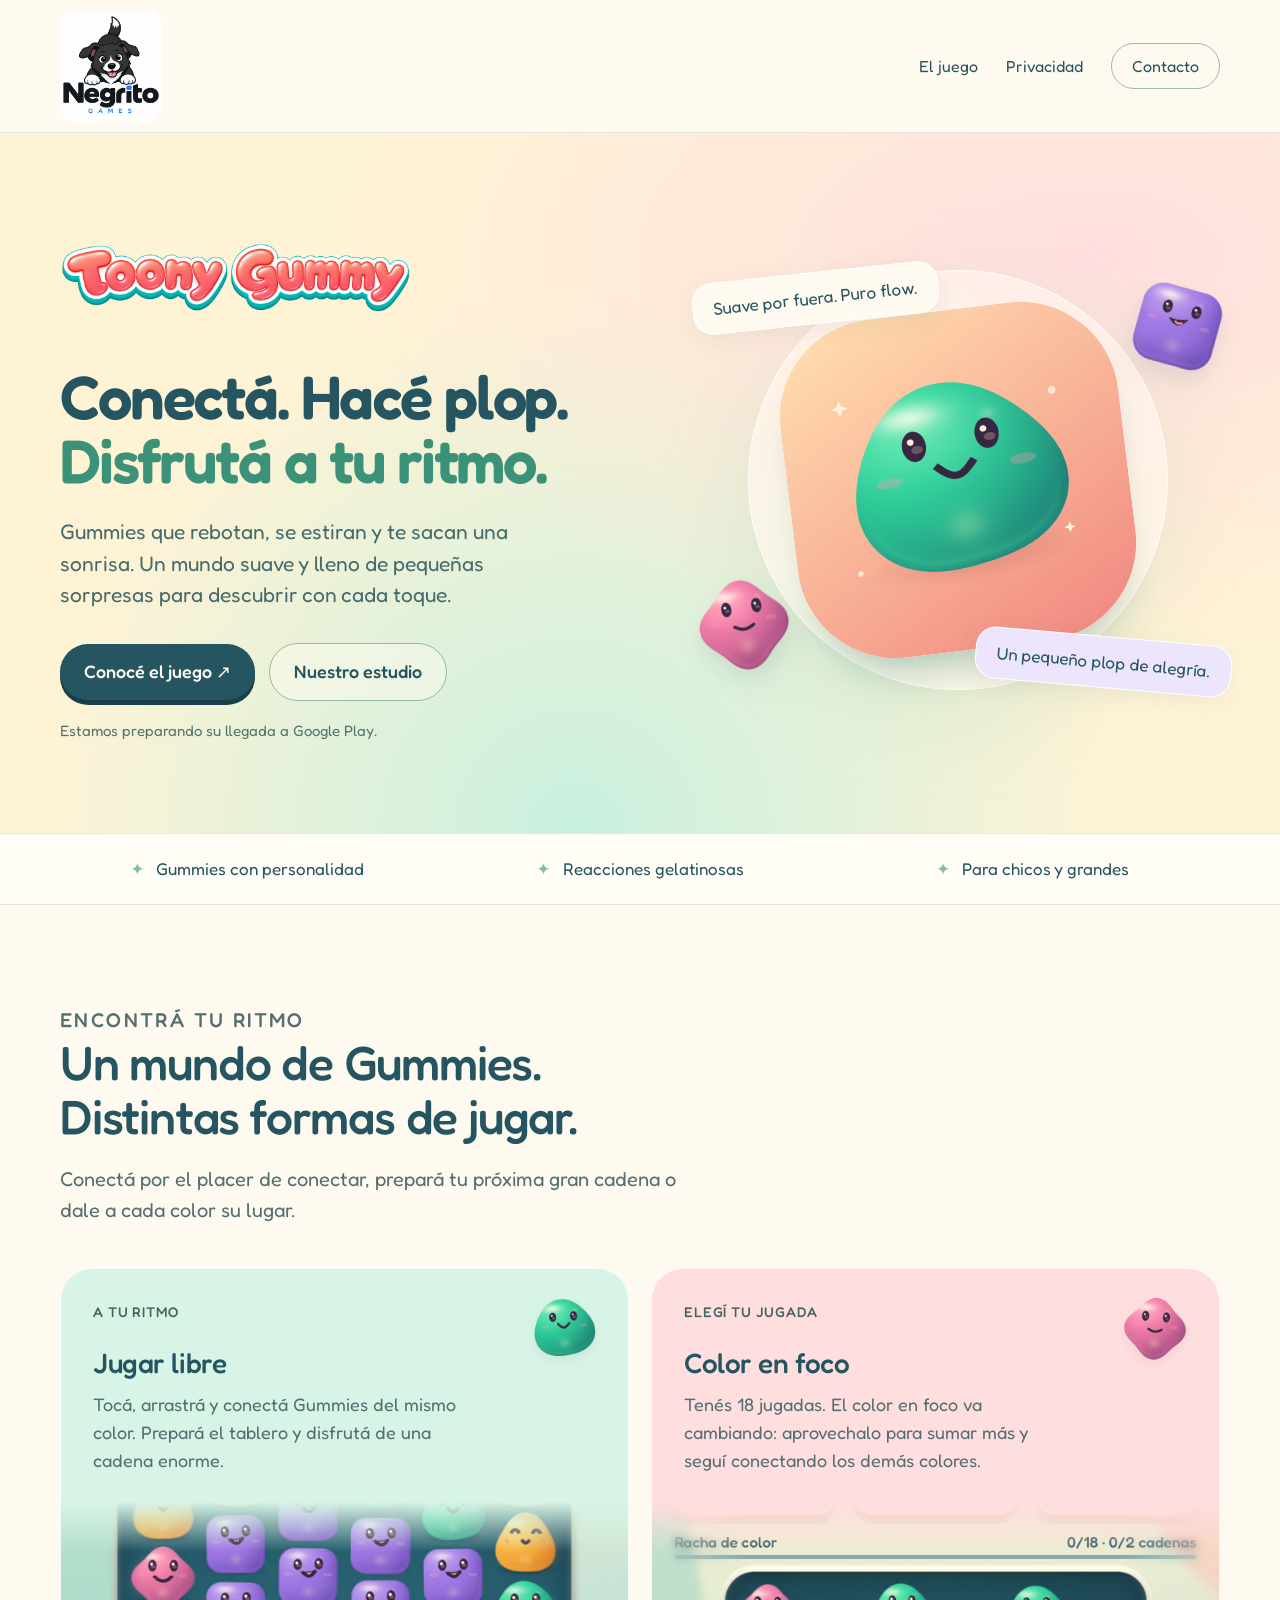
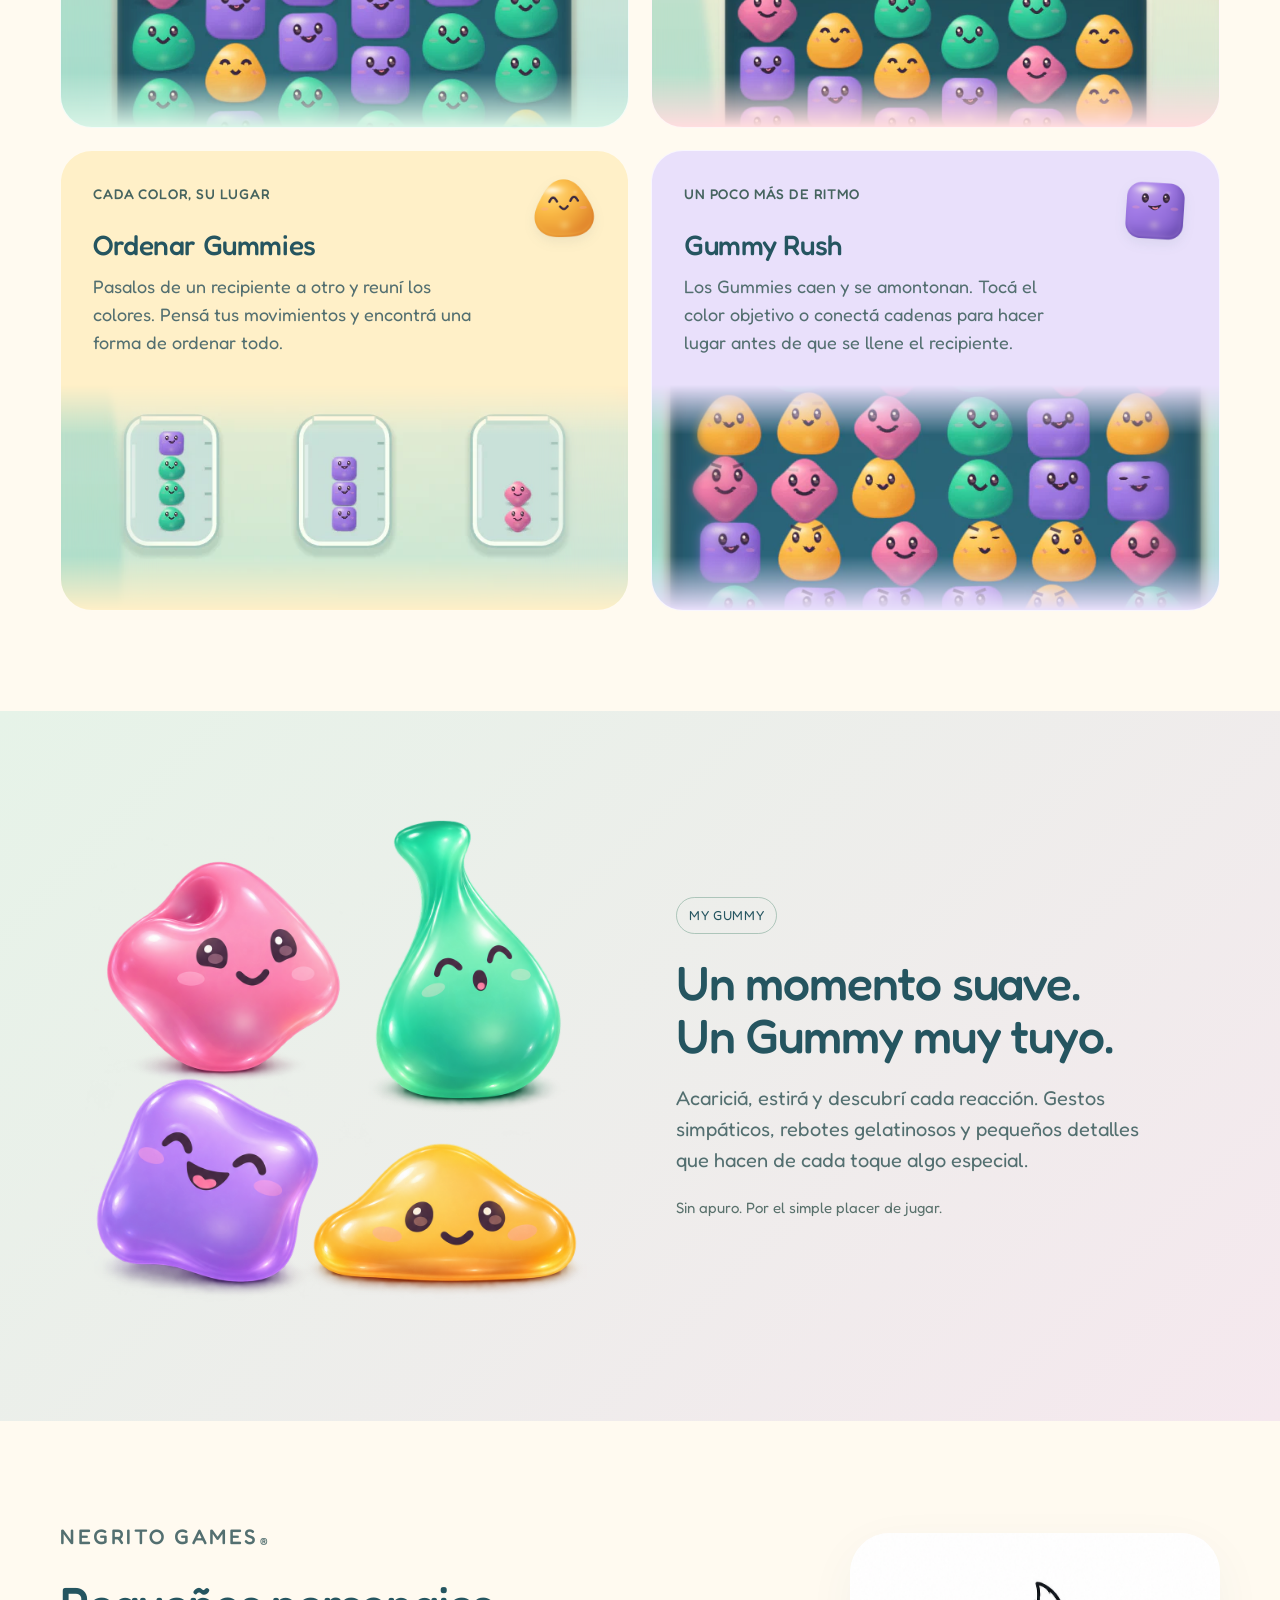
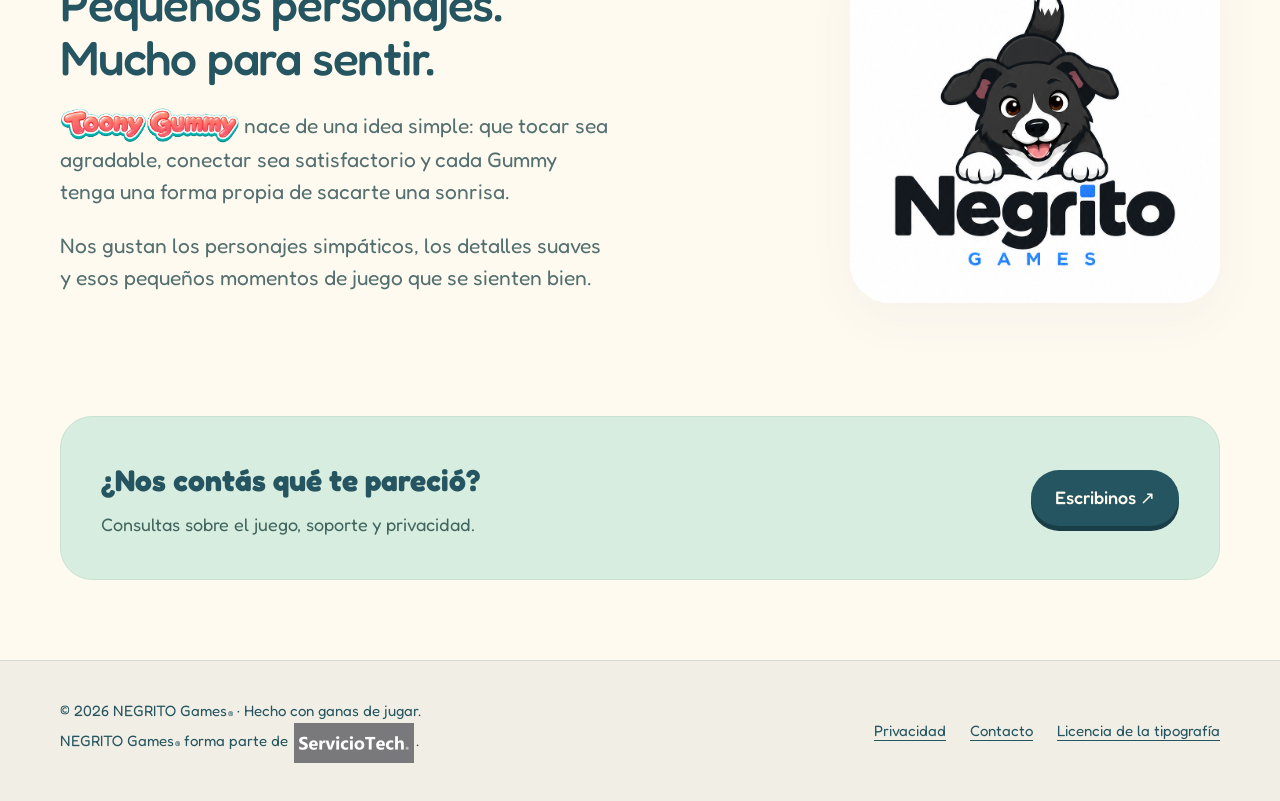
==== index.html @ 88a7cbda "Mejorar la lectura y el índice adaptable de la política de privacidad" ====
<!doctype html>
<html lang="es-AR"><head><meta charset="utf-8"><meta name="viewport" content="width=device-width,initial-scale=1"><meta name="theme-color" content="#fff3d5">
<title>NEGRITO Games® · Toony Gummy</title><meta name="description" content="Conocé Toony Gummy: colores para conectar, Gummies para ordenar y personajes con mucha personalidad."><link rel="canonical" href="https://www.negritogames.com.ar/">
<meta property="og:title" content="NEGRITO Games® · Toony Gummy"><meta property="og:description" content="Conocé Toony Gummy: colores para conectar, Gummies para ordenar y personajes con mucha personalidad."><meta property="og:type" content="website"><meta property="og:url" content="https://www.negritogames.com.ar/"><meta property="og:image" content="https://www.negritogames.com.ar/assets/toony-icon.png">
<link rel="icon" type="image/png" href="./assets/toony-icon.png"><link rel="stylesheet" href="./site.css?v=c44045d4eea1"></head>
<body><a class="skip" href="#contenido">Ir al contenido</a>
<header class="topbar"><div class="wrap nav">
<a class="studio" href="./" aria-label="NEGRITO Games®, inicio"><span class="studio-crop"><img src="./assets/negrito-games.png" width="941" height="1672" alt="Logo de NEGRITO Games"></span></a>
<nav class="nav-links" aria-label="Navegación principal"><a href="./#toony-gummy">El juego</a><a href="./toony-gummy/privacidad/">Privacidad</a><a class="contact" href="mailto:serviciotechchivilcoy@gmail.com">Contacto</a></nav>
</div></header><main id="contenido">
<section class="hero" id="toony-gummy"><div class="wrap hero-grid">
<div><img class="game-logo" src="assets/toony-gummy.png" width="2172" height="724" alt="Toony Gummy">
<h1>Conectá. Hacé plop.<br><em>Disfrutá a tu ritmo.</em></h1>
<p class="hero-copy">Gummies que rebotan, se estiran y te sacan una sonrisa. Un mundo suave y lleno de pequeñas sorpresas para descubrir con cada toque.</p>
<div class="actions"><a class="pill primary" href="#modos">Conocé el juego <span aria-hidden="true">&nbsp;↗</span></a><a class="pill secondary" href="#negrito-games">Nuestro estudio</a></div>
<span class="availability">Estamos preparando su llegada a Google Play.</span></div>
<div class="gummy-stage"><div class="halo-disc" aria-hidden="true"></div><div class="stage-tag tag-one">Suave por fuera. Puro flow.</div><img class="app-icon" src="assets/toony-icon.png" width="2048" height="2048" alt="Gummy menta sonriente, icono de Toony Gummy"><img class="hero-friend friend-rosa" src="assets/gummy-rosa.png" width="2048" height="2048" alt="Gummy rosa con su sonrisa dulce"><img class="hero-friend friend-lavanda" src="assets/gummy-lavanda.png" width="2048" height="2048" alt="Gummy lavanda sonriente"><div class="stage-tag tag-two">Un pequeño plop de alegría.</div></div>
</div></section>
<div class="ribbon"><div class="wrap ribbon-inner"><span><b aria-hidden="true">✦</b> Gummies con personalidad</span><span><b aria-hidden="true">✦</b> Reacciones gelatinosas</span><span><b aria-hidden="true">✦</b> Para chicos y grandes</span></div></div>
<section class="section wrap" id="modos"><div class="section-heading"><p class="eyebrow">Encontrá tu ritmo</p><h2>Un mundo de Gummies.<br>Distintas formas de jugar.</h2><p>Conectá por el placer de conectar, prepará tu próxima gran cadena o dale a cada color su lugar.</p></div>
<div class="modes">
<article class="mode mint"><span class="mode-kicker">A tu ritmo</span><img class="mode-gummy" src="assets/gummy-menta.png" width="2048" height="2048" alt="Gummy menta" loading="lazy"><h3>Jugar libre</h3><p>Tocá, arrastrá y conectá Gummies del mismo color. Prepará el tablero y disfrutá de una cadena enorme.</p><figure class="mode-preview preview-libre"><img src="assets/play-libre.webp" width="720" height="1280" alt="Un detalle del tablero de Jugar libre" loading="lazy" decoding="async"></figure></article>
<article class="mode pink"><span class="mode-kicker">Elegí tu jugada</span><img class="mode-gummy" src="assets/gummy-rosa.png" width="2048" height="2048" alt="Gummy rosa" loading="lazy"><h3>Color en foco</h3><p>Tenés 18 jugadas. El color en foco va cambiando: aprovechalo para sumar más y seguí conectando los demás colores.</p><figure class="mode-preview preview-foco"><img src="assets/play-foco.webp" width="720" height="1280" alt="El objetivo y los Gummies de Color en foco" loading="lazy" decoding="async"></figure></article>
<article class="mode honey"><span class="mode-kicker">Cada color, su lugar</span><img class="mode-gummy" src="assets/gummy-miel.png" width="2048" height="2048" alt="Gummy miel" loading="lazy"><h3>Ordenar Gummies</h3><p>Pasalos de un recipiente a otro y reuní los colores. Pensá tus movimientos y encontrá una forma de ordenar todo.</p><figure class="mode-preview preview-ordenar"><img src="assets/play-ordenar.webp" width="720" height="1280" alt="Recipientes de una partida de Ordenar Gummies" loading="lazy" decoding="async"></figure></article>
<article class="mode lavender"><span class="mode-kicker">Un poco más de ritmo</span><img class="mode-gummy" src="assets/gummy-lavanda.png" width="2048" height="2048" alt="Gummy lavanda" loading="lazy"><h3>Gummy Rush</h3><p>Los Gummies caen y se amontonan. Tocá el color objetivo o conectá cadenas para hacer lugar antes de que se llene el recipiente.</p><figure class="mode-preview preview-rush"><img src="assets/play-rush.webp" width="720" height="1280" alt="Gummies cayendo y apilándose en Gummy Rush" loading="lazy" decoding="async"></figure></article>
</div></section>
<section class="section touch-section"><div class="wrap touch-grid"><figure class="touch-art"><img class="my-gummy-poses" src="assets/my-gummy-static-poses.png" width="1254" height="1254" alt="Cuatro Gummies en poses estáticas con volumen 3D: Rosa presionado, Menta estirado, Lavanda con cosquillas y Miel aplastado" loading="lazy" decoding="async"></figure><div class="touch-copy"><span class="small-label">MY GUMMY</span><h2>Un momento suave.<br>Un Gummy muy tuyo.</h2><p>Acariciá, estirá y descubrí cada reacción. Gestos simpáticos, rebotes gelatinosos y pequeños detalles que hacen de cada toque algo especial.</p><p class="plain-note">Sin apuro. Por el simple placer de jugar.</p></div></div></section>
<section class="section wrap" id="negrito-games"><div class="about-grid"><div class="about-copy"><p class="eyebrow">NEGRITO Games<span class="registered">®</span></p><h2>Pequeños personajes.<br>Mucho para sentir.</h2><p><span class="toony-wordmark"><img src="./assets/toony-gummy.png" width="2172" height="724" alt="Toony Gummy" decoding="async"></span> nace de una idea simple: que tocar sea agradable, conectar sea satisfactorio y cada Gummy tenga una forma propia de sacarte una sonrisa.</p><p>Nos gustan los personajes simpáticos, los detalles suaves y esos pequeños momentos de juego que se sienten bien.</p></div><figure class="brand-card"><img src="assets/negrito-games.png" width="941" height="1672" alt="Negrito, el perrito del logo de NEGRITO Games" loading="lazy"></figure></div></section>
<section class="wrap" style="padding-bottom:80px"><div class="contact-band"><div><h2>¿Nos contás qué te pareció?</h2><p>Consultas sobre el juego, soporte y privacidad.</p></div><a class="pill primary" href="mailto:serviciotechchivilcoy@gmail.com">Escribinos <span aria-hidden="true">&nbsp;↗</span></a></div></section>
</main><footer class="footer"><div class="wrap footer-inner"><div><span>© 2026 NEGRITO Games<span class="registered">®</span> · Hecho con ganas de jugar.</span><br><span>NEGRITO Games<span class="registered">®</span> forma parte de <a class="serviciotech-link" href="https://www.serviciotech.com.ar/" target="_blank" rel="noopener noreferrer"><img class="serviciotech-logo" src="./assets/serviciotech-logo.png" width="480" height="160" alt="ServicioTech®"></a>.</span></div><div class="footer-links"><a href="./toony-gummy/privacidad/">Privacidad</a><a href="mailto:serviciotechchivilcoy@gmail.com">Contacto</a><a href="./assets/OFL.txt">Licencia de la tipografía</a></div></div></footer></body></html>
---- site.css ----
@font-face{font-family:Fredoka;src:url('assets/Fredoka.ttf') format('truetype');font-weight:300 700;font-display:swap}
:root{--ink:#255560;--muted:#536f70;--paper:#fffaf0;--mint:#d8f4e6;--pink:#ffdedf;--cream:#fff0c8;--lavender:#e9e0fb;--deep:#246253;--line:#25556020;--radius:32px}
*{box-sizing:border-box}html{scroll-behavior:smooth;scroll-padding-top:96px}body{margin:0;color:var(--ink);background:var(--paper);font-family:Fredoka,system-ui,sans-serif;font-weight:400;font-size:18px;line-height:1.55}a{color:inherit}button,a{-webkit-tap-highlight-color:transparent}a:focus-visible,summary:focus-visible{outline:3px solid #177e6a;outline-offset:6px}img{max-width:100%;height:auto;display:block}::selection{background:#ffcad0;color:var(--ink)}.wrap{width:min(1160px,calc(100% - 64px));margin:auto}.skip{position:absolute;top:-80px;left:20px;z-index:5;background:white;padding:12px 20px;border-radius:16px}.skip:focus{top:12px}.topbar{background:#fffaf0ed;border-bottom:1px solid var(--line)}.nav{min-height:132px;display:flex;justify-content:space-between;align-items:center;gap:24px}.studio{display:block;flex-shrink:0;text-decoration:none}.studio-crop{display:block;position:relative;width:102px;height:112px;overflow:hidden;background:white;border-radius:16px}.studio-crop img{position:absolute;max-width:none;width:126px;height:auto;left:-12px;top:-58px}.nav-links{display:flex;align-items:center;gap:28px;font-size:16px}.nav-links a{text-decoration:none}.nav-links a:hover{text-decoration:underline;text-underline-offset:6px}.nav-links .contact{padding:10px 20px;border:1px solid #9bbbad;border-radius:100px}
.hero{position:relative;overflow:hidden;background:radial-gradient(ellipse at 85% 18%,#ffdfdf 0,transparent 48%),radial-gradient(ellipse at 45% 100%,#c9f0df 0,transparent 55%),#fff3d5}.hero-grid{min-height:700px;display:grid;grid-template-columns:1.1fr 1fr;align-items:center;gap:60px;padding-top:70px;padding-bottom:76px}.eyebrow{font-size:14px;letter-spacing:.12em;text-transform:uppercase;font-weight:500;margin:0 0 24px}.game-logo{width:350px;margin:0 0 30px}.hero h1{font-size:clamp(42px,4.8vw,68px);line-height:1.04;letter-spacing:-.035em;font-weight:600;margin:0 0 24px;max-width:680px}.hero h1 em{font-style:normal;color:#3c9279}.hero-copy{font-size:21px;max-width:485px;margin:0 0 32px;color:#466b6a;line-height:1.5}.actions{display:flex;gap:14px;align-items:center;flex-wrap:wrap}.pill{border-radius:100px;display:inline-flex;align-items:center;justify-content:center;min-height:54px;padding:14px 24px;text-decoration:none;font-weight:500;transition:transform .2s,box-shadow .2s}.pill.primary{background:var(--ink);color:#fffaf0;box-shadow:0 5px 0 #193e47}.pill.primary:hover{transform:translateY(-3px);box-shadow:0 8px 0 #193e47}.pill.secondary{border:1px solid #94b8a7;background:#fffaf06b}.availability{display:block;margin-top:18px;color:#53756b;font-size:15px}.gummy-stage{position:relative;min-height:440px;display:grid;place-items:center}.halo-disc{position:absolute;width:420px;height:420px;border-radius:50%;background:#fffaf08f;border:1px solid #ffffffb3;box-shadow:0 25px 90px #92c8ae33}.app-icon{position:relative;width:340px;transform:rotate(-7deg);border-radius:29%;box-shadow:0 28px 42px -22px #2a705f70;animation:float 6s ease-in-out infinite}.stage-tag{position:absolute;background:var(--paper);border:1px solid #fff;box-shadow:0 6px 24px #25556012;padding:12px 20px;border-radius:20px;font-size:17px;z-index:1}.tag-one{top:12px;left:-4px;transform:rotate(-6deg)}.tag-two{right:-12px;bottom:12px;transform:rotate(5deg);background:#ede5fc}.hero-friend{position:absolute;width:145px;filter:drop-shadow(0 12px 12px #25556020);pointer-events:none}.friend-rosa{bottom:5px;left:-25px;transform:rotate(-14deg);animation:friend-float 7s ease-in-out infinite}.friend-lavanda{top:-6px;right:-28px;width:140px;transform:rotate(12deg);animation:friend-float 8s ease-in-out -3s infinite}.ribbon{border-block:1px solid var(--line);background:#fffdf6}.ribbon-inner{display:grid;grid-template-columns:repeat(3,minmax(0,1fr));justify-items:center;gap:18px;padding-block:22px;font-size:17px}.ribbon span{display:flex;align-items:center;gap:12px}.ribbon b{font-weight:400;color:#85bca5}.section{padding:100px 0}.section-heading{max-width:640px;margin-bottom:42px}.section h2{font-size:clamp(32px,3.8vw,48px);line-height:1.12;letter-spacing:-.025em;font-weight:500;margin:0 0 20px}.section p{color:var(--muted)}.section-heading p{font-size:20px;margin:0}.modes{display:grid;grid-template-columns:repeat(2,minmax(0,1fr));gap:22px}.mode{display:flex;flex-direction:column;border:1px solid #ffffffbb;border-radius:var(--radius);padding:32px;position:relative;overflow:hidden;min-height:240px}.mode.mint{background:var(--mint)}.mode.pink{background:var(--pink)}.mode.honey{background:var(--cream)}.mode.lavender{background:var(--lavender)}.mode-kicker{display:block;font-size:14px;font-weight:500;margin-bottom:24px;letter-spacing:.06em;text-transform:uppercase;padding-right:70px;color:#46645f}.mode h3{font-size:28px;line-height:1.15;letter-spacing:-.015em;font-weight:500;margin:0 0 12px}.mode p{max-width:390px;margin:0;padding-bottom:28px;font-size:18px}.mode-gummy{position:absolute;right:14px;top:8px;width:100px;filter:drop-shadow(0 5px 6px #25556013)}.mode h3{padding-right:55px}.mode-preview{height:225px;flex-shrink:0;margin:auto -32px -32px;position:relative;overflow:hidden;isolation:isolate;mask-image:linear-gradient(to bottom,transparent 0,#000 22%,#000 76%,transparent 100%);-webkit-mask-image:linear-gradient(to bottom,transparent 0,#000 22%,#000 76%,transparent 100%)}.mode-preview img{width:100%;height:100%;object-fit:cover;object-position:50% 56%;transform:scale(1.03)}.preview-foco img{object-position:50% 32%}.preview-ordenar img{object-position:50% 42%}.preview-rush img{object-position:50% 78%}.mode-preview:after{content:'';position:absolute;inset:-4px;pointer-events:none;backdrop-filter:blur(4px);mask-image:linear-gradient(to right,#000,transparent 18%,transparent 82%,#000);-webkit-mask-image:linear-gradient(to right,#000,transparent 18%,transparent 82%,#000)}@media(max-width:650px){.mode-preview{height:200px;margin:auto -28px -28px}.mode-kicker{font-size:12px}}
.touch-section{background:linear-gradient(135deg,#e6f3e8,#f5e8ee)}.touch-grid{display:grid;grid-template-columns:1fr 1fr;gap:72px;align-items:center}.touch-art{margin:0;position:relative;min-width:0;display:grid;place-items:center}.touch-art .my-gummy-poses{display:block;width:100%;max-width:510px;height:auto;object-fit:contain;animation:none;transition:none;transform:none}.small-label{display:inline-block;font-size:13px;padding:7px 12px;border:1px solid #6f9d8980;border-radius:100px;margin-bottom:22px;letter-spacing:.05em}.touch-copy p{font-size:20px;max-width:490px}.plain-note{font-size:15px!important;color:#59716c!important}.about-grid{display:grid;grid-template-columns:1.15fr .85fr;gap:72px;align-items:center}.about-copy p{font-size:21px;max-width:550px}.brand-card{margin:0;width:100%;background:#fff;border-radius:40px;overflow:hidden;aspect-ratio:1/1;max-width:370px;justify-self:end;box-shadow:0 15px 50px #2555600c}.brand-card img{width:100%;height:100%;object-fit:cover;object-position:center 49%}.contact-band{padding:40px;background:#d7eddf;border:1px solid #c8e2d1;border-radius:var(--radius);display:flex;align-items:center;justify-content:space-between;gap:28px}.contact-band h2{font-size:30px;margin:0 0 8px}.contact-band p{margin:0;color:#42665f}.contact-band a{overflow-wrap:anywhere}.footer{padding:38px 0;background:#f1eee5;border-top:1px solid var(--line);font-size:15px}.registered{display:inline-block;font-size:.55em;line-height:0;vertical-align:baseline;transform:translateY(.16em);letter-spacing:0;margin-left:.1em}.serviciotech-link{display:inline-block;width:8em;vertical-align:middle;margin-inline:.15em}.serviciotech-logo{display:block;width:100%;height:auto;border-radius:0;object-fit:contain}.footer-inner{display:flex;align-items:center;justify-content:space-between;gap:28px;flex-wrap:wrap}.footer a{text-underline-offset:4px}.footer-links{display:flex;gap:24px;flex-wrap:wrap}
.legal-hero{padding:56px 0 36px;background:linear-gradient(120deg,#e4f3e7,#fff3d5)}
.legal-hero h1{font-size:clamp(34px,5vw,58px);font-weight:500;letter-spacing:-.025em;line-height:1.12;margin:0 0 18px;max-width:800px}
.legal-hero p{margin:0;color:var(--muted)}
.legal-layout{display:grid;grid-template-columns:230px minmax(0,1fr);gap:64px;padding-top:48px;padding-bottom:64px}
.legal-nav{align-self:start;position:sticky;top:32px;font-size:16px}
.legal-nav-title{font-weight:500;margin:0 0 12px;color:var(--ink)}
.legal-nav a{display:flex;align-items:center;min-height:44px;padding:7px 0;text-decoration:none;margin-bottom:4px;line-height:1.35}
.legal-nav a:hover{text-decoration:underline;text-underline-offset:4px}
.legal-mobile-index{display:none}
.legal-article{max-width:760px;min-width:0}
.legal-article h2{font-size:28px;font-weight:500;margin:0 0 16px;line-height:1.25}
.legal-article section{padding-bottom:28px;margin-bottom:28px;border-bottom:1px solid var(--line);scroll-margin-top:32px}
.legal-article section:last-child{padding-bottom:0;margin-bottom:0;border-bottom:0}
.legal-article p{margin:0 0 18px;overflow-wrap:anywhere;color:#31565d;font-family:system-ui,sans-serif;font-size:18px;line-height:1.7}
.legal-article section p:last-child{margin-bottom:0}
.legal-article .contact-box{padding:24px;border-radius:24px;background:var(--mint);margin-bottom:36px}
.contact-box a{display:inline-block;min-height:44px;padding-block:8px;overflow-wrap:anywhere}
.legal-links{margin-bottom:0;padding-left:24px}
.legal-links li{margin-bottom:4px;overflow-wrap:anywhere}
.legal-links a{display:inline-block;min-height:44px;padding-block:8px;text-underline-offset:4px}
.not-found{text-align:center;padding:110px 0}.not-found h1{font-size:48px;line-height:1.1}
.toony-wordmark{display:inline-block;position:relative;width:8.5em;height:1.8em;overflow:hidden;vertical-align:-.5em}.toony-wordmark img{position:absolute;top:50%;width:100%;max-width:none;height:auto;transform:translateY(-50%)}.legal-hero h1 .toony-wordmark{display:block;width:min(390px,100%);height:auto;aspect-ratio:4.65;margin-top:16px}
@keyframes friend-float{0%,100%{translate:0 0}50%{translate:0 -8px}}
@keyframes float{0%,100%{transform:translateY(0) rotate(-7deg)}50%{transform:translateY(-12px) rotate(-4deg)}}
@media(max-width:900px){.hero-grid{gap:30px;min-height:640px}.app-icon{width:270px}.halo-disc{width:320px;height:320px}.gummy-stage{min-height:360px}.tag-one{left:0;top:0}.tag-two{right:0;bottom:0}.stage-tag{font-size:14px;padding:10px 14px}.hero-friend{width:120px}.friend-lavanda{right:-10px;top:5px}.friend-rosa{left:-12px;bottom:5px}.touch-grid{gap:30px}.about-grid{gap:40px}.legal-layout{gap:32px;grid-template-columns:190px minmax(0,1fr)}}
@media(max-width:650px){.wrap{width:calc(100% - 40px)}.nav{min-height:102px;gap:14px}.studio-crop{width:80px;height:88px;border-radius:12px}.studio-crop img{width:98px;left:-9px;top:-45px}.nav-links{gap:16px;font-size:15px}.nav-links .contact{display:none}.hero-grid{grid-template-columns:1fr;padding-top:42px;padding-bottom:50px;gap:36px}.hero h1{font-size:46px;max-width:450px}.hero-copy{font-size:20px}.eyebrow{font-size:12px;margin-bottom:20px}.game-logo{width:285px;margin-bottom:24px}.gummy-stage{min-height:330px;width:min(100%,350px);justify-self:center}.app-icon{width:255px}.halo-disc{width:300px;height:300px}.tag-one{left:0;top:0}.tag-two{right:0;bottom:0}.ribbon-inner{display:flex;flex-wrap:wrap;justify-content:center;padding-block:19px;font-size:14px;gap:8px 20px}.ribbon span{gap:8px}.section{padding:64px 0}.section-heading{margin-bottom:30px}.modes{grid-template-columns:1fr;gap:16px}.mode{padding:28px;min-height:215px}.mode-kicker{margin-bottom:22px}.mode p{font-size:18px}.touch-grid,.about-grid{grid-template-columns:1fr;gap:30px}.touch-art{width:min(100%,430px);justify-self:center}.touch-copy{grid-row:1}.touch-copy p,.about-copy p{font-size:20px}.brand-card{justify-self:center;width:270px}.contact-band{padding:28px;align-items:flex-start;flex-direction:column;gap:22px}.contact-band h2{font-size:28px}.contact-band .pill{width:100%;font-size:16px}.footer-inner{flex-direction:column;align-items:flex-start;gap:18px}.footer-links{gap:16px}.legal-hero{padding:46px 0 32px}.legal-layout{grid-template-columns:1fr;padding-top:30px;gap:30px;padding-bottom:45px}.legal-nav{position:static;padding-bottom:18px;border-bottom:1px solid var(--line);display:flex;gap:10px 20px;flex-wrap:wrap}.legal-nav a{font-size:14px;margin:0}.legal-article h2{font-size:25px}.legal-article p{font-size:16px}.actions .pill{font-size:16px;padding:12px 19px}.not-found h1{font-size:36px}}
@media(max-width:360px){.hero h1{font-size:40px}.studio{font-size:17px}.nav-links{gap:10px;font-size:14px}.wrap{width:calc(100% - 32px)}.hero-grid{padding-top:32px}.gummy-stage{min-height:310px}.halo-disc{width:270px;height:270px}.app-icon{width:230px}.stage-tag{font-size:13px}.game-logo{width:250px}}
@media(max-width:650px){.legal-hero h1{font-size:clamp(26px,7.2vw,34px)}.legal-article p{font-size:17px}.legal-nav-desktop{display:none}.legal-mobile-index{display:block;border:1px solid var(--line);border-radius:16px;background:#e4f3e7}.legal-mobile-index summary{cursor:pointer;min-height:44px;padding:12px 16px;font-size:17px;font-weight:500;line-height:1.3}.legal-mobile-index .legal-nav{display:block;padding:0 16px 12px;border:0}.legal-mobile-index .legal-nav a{font-size:15px}.legal-article .contact-box{font-size:17px}}
@media(prefers-reduced-motion:reduce){html{scroll-behavior:auto}*,*:before,*:after{animation:none!important;transition:none!important}}
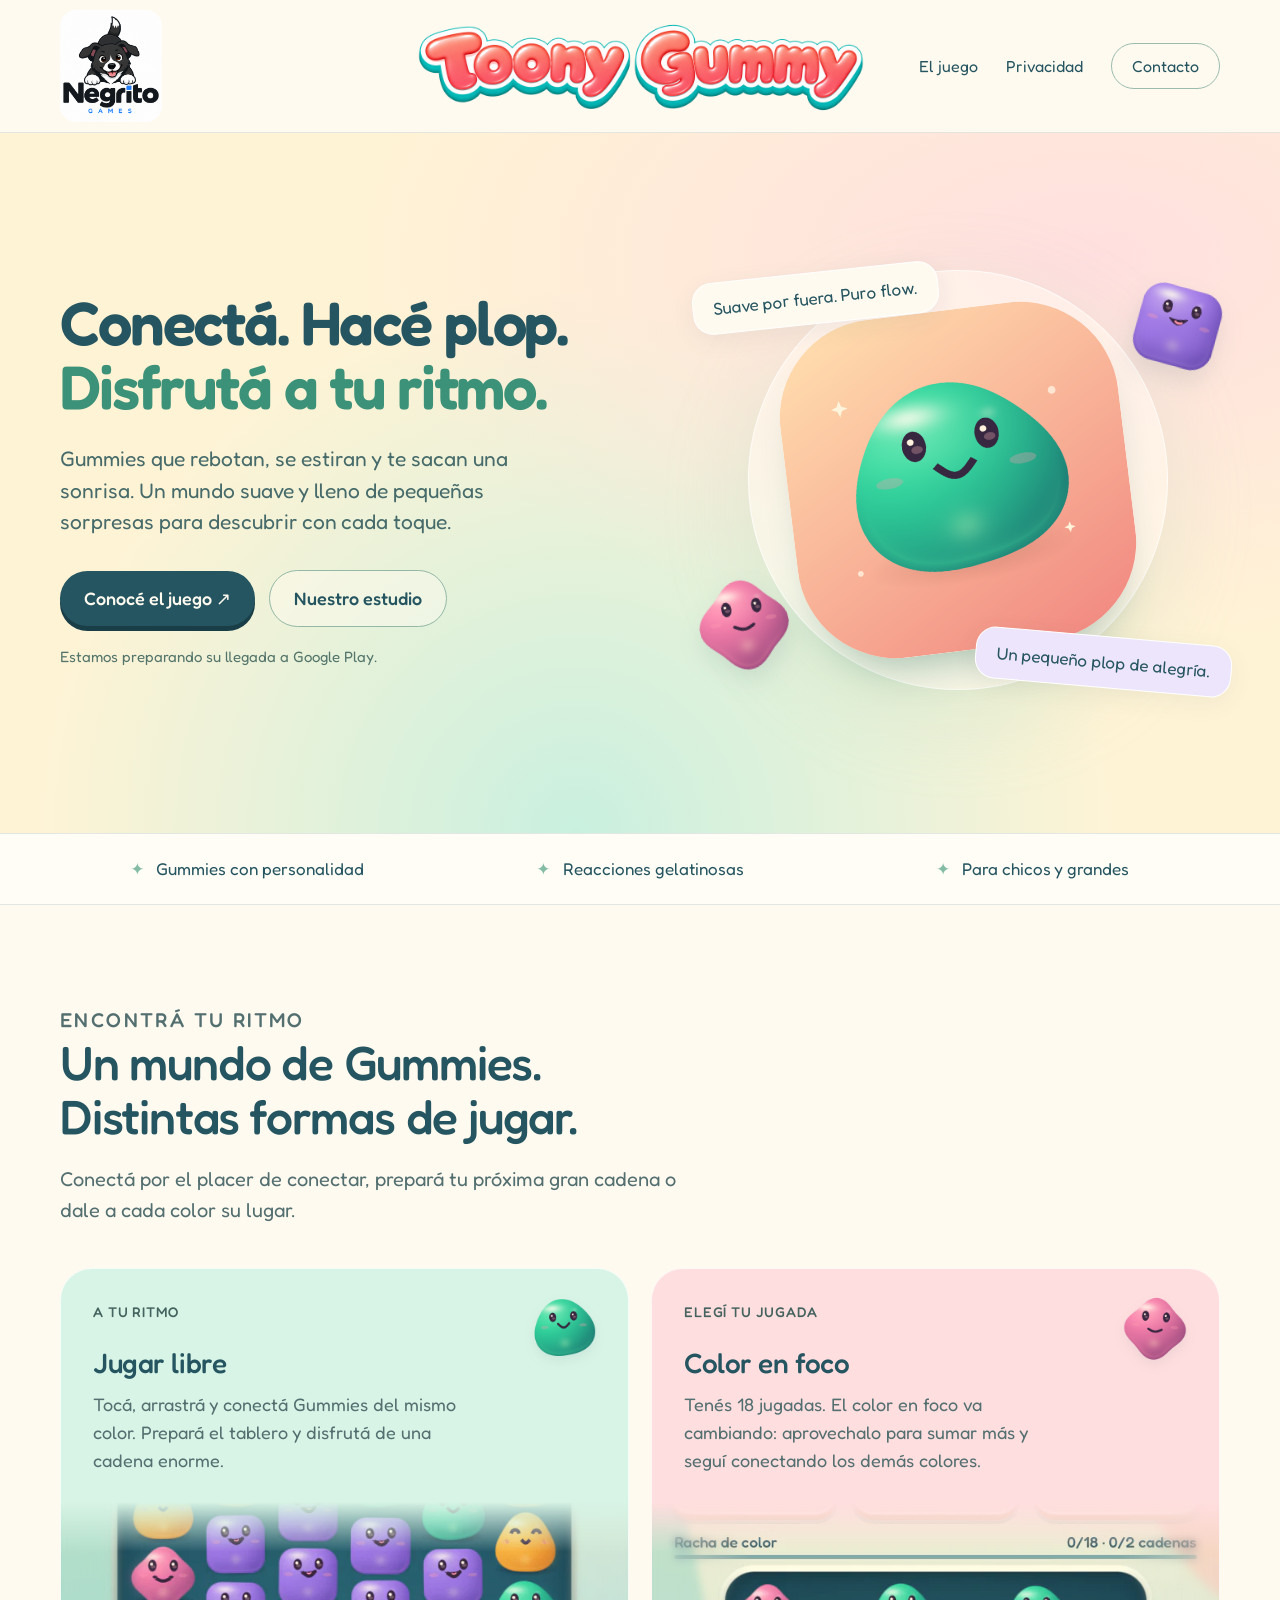
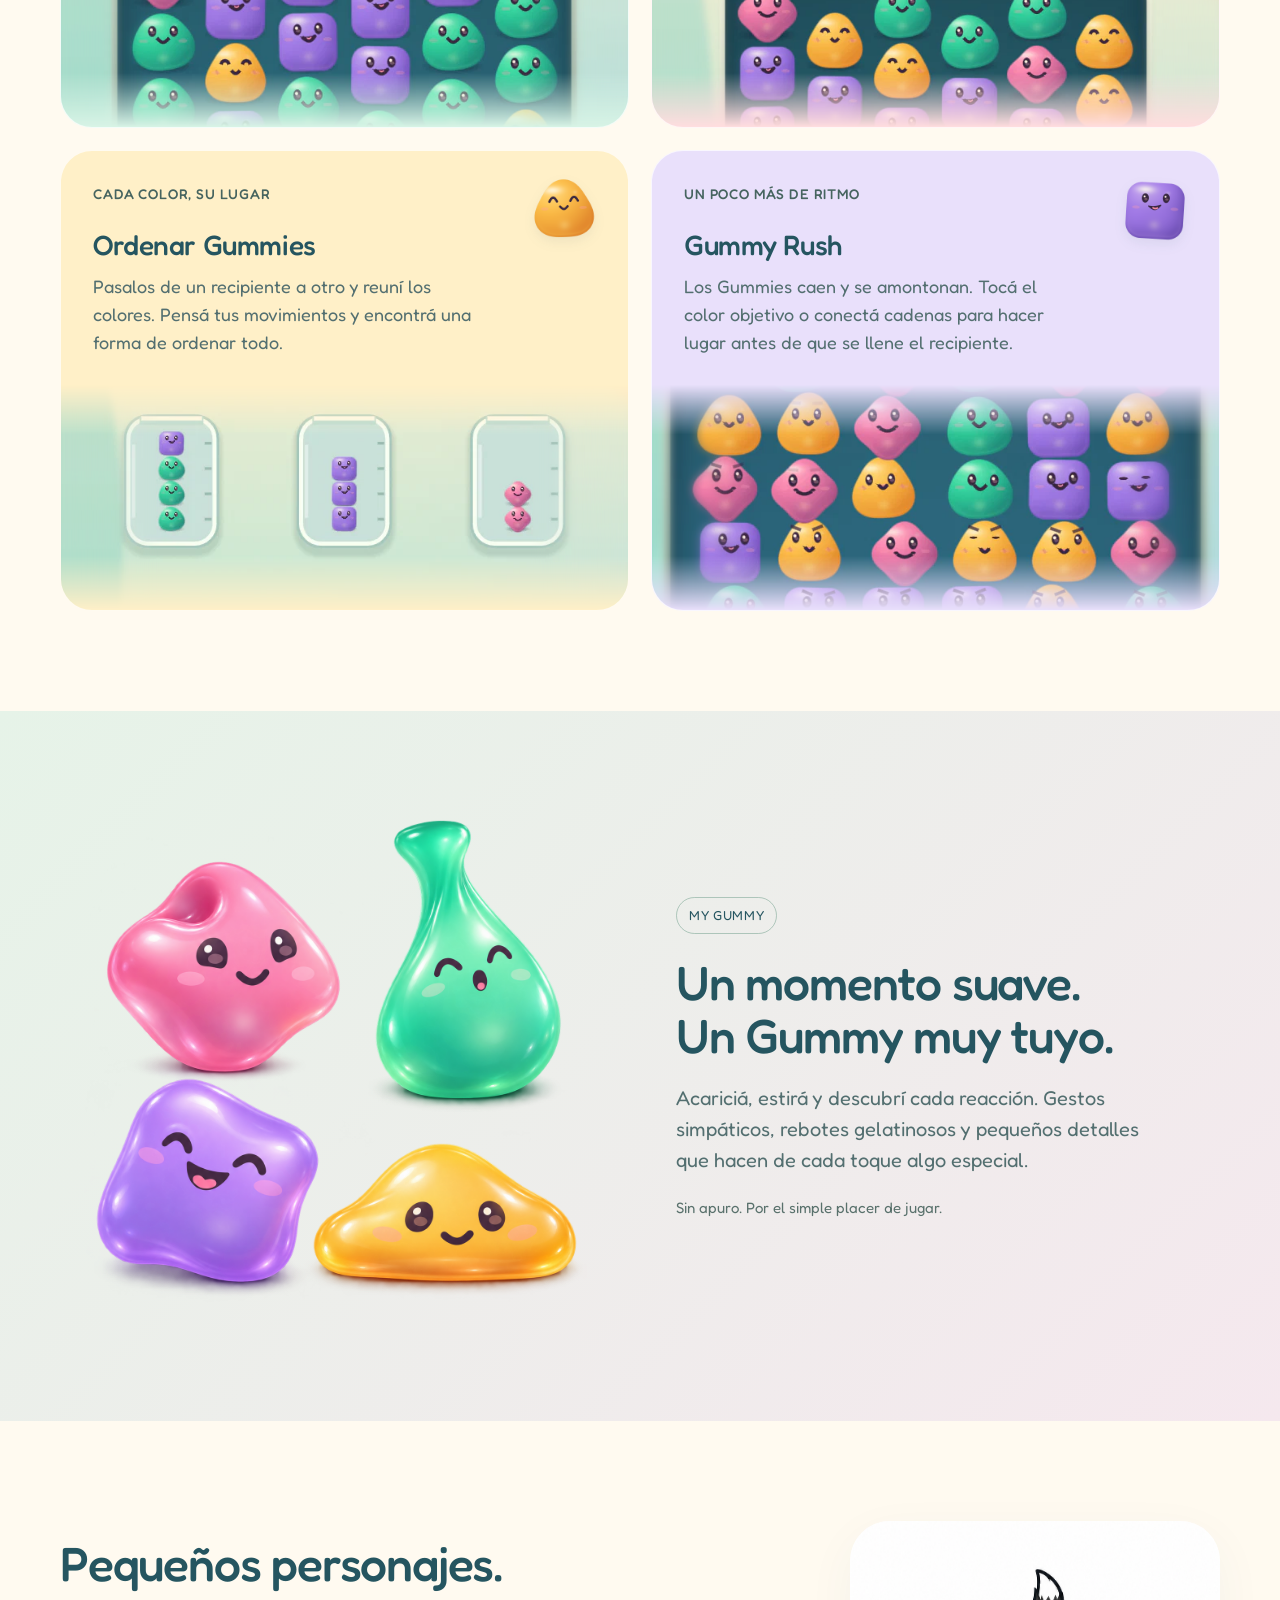
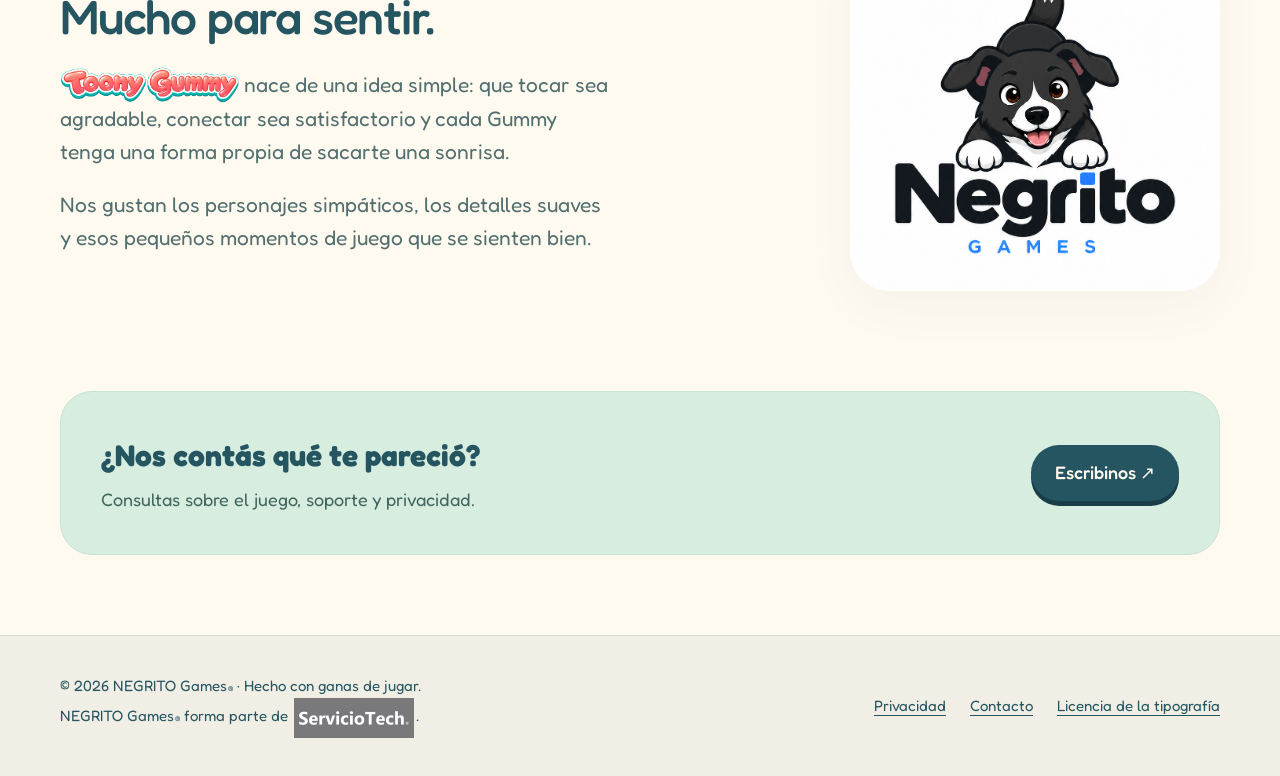
==== commit d8c1e867: "Centrar y ampliar el logo de la portada y alinear el título de privacidad" ====
--- a/index.html
+++ b/index.html
@@ -2,14 +2,15 @@
 <html lang="es-AR"><head><meta charset="utf-8"><meta name="viewport" content="width=device-width,initial-scale=1"><meta name="theme-color" content="#fff3d5">
 <title>NEGRITO Games® · Toony Gummy</title><meta name="description" content="Conocé Toony Gummy: colores para conectar, Gummies para ordenar y personajes con mucha personalidad."><link rel="canonical" href="https://www.negritogames.com.ar/">
 <meta property="og:title" content="NEGRITO Games® · Toony Gummy"><meta property="og:description" content="Conocé Toony Gummy: colores para conectar, Gummies para ordenar y personajes con mucha personalidad."><meta property="og:type" content="website"><meta property="og:url" content="https://www.negritogames.com.ar/"><meta property="og:image" content="https://www.negritogames.com.ar/assets/toony-icon.png">
-<link rel="icon" type="image/png" href="./assets/toony-icon.png"><link rel="stylesheet" href="./site.css?v=c44045d4eea1"></head>
+<link rel="icon" type="image/png" href="./assets/toony-icon.png"><link rel="stylesheet" href="./site.css?v=395df9e253a7"></head>
 <body><a class="skip" href="#contenido">Ir al contenido</a>
-<header class="topbar"><div class="wrap nav">
+<header class="topbar"><div class="wrap nav nav-with-game">
 <a class="studio" href="./" aria-label="NEGRITO Games®, inicio"><span class="studio-crop"><img src="./assets/negrito-games.png" width="941" height="1672" alt="Logo de NEGRITO Games"></span></a>
+<a class="header-game" href="./" aria-label="Toony Gummy, inicio"><span class="header-wordmark"><img src="./assets/toony-gummy.png" width="2172" height="724" alt="Toony Gummy"></span></a>
 <nav class="nav-links" aria-label="Navegación principal"><a href="./#toony-gummy">El juego</a><a href="./toony-gummy/privacidad/">Privacidad</a><a class="contact" href="mailto:serviciotechchivilcoy@gmail.com">Contacto</a></nav>
 </div></header><main id="contenido">
 <section class="hero" id="toony-gummy"><div class="wrap hero-grid">
-<div><img class="game-logo" src="assets/toony-gummy.png" width="2172" height="724" alt="Toony Gummy">
+<div>
 <h1>Conectá. Hacé plop.<br><em>Disfrutá a tu ritmo.</em></h1>
 <p class="hero-copy">Gummies que rebotan, se estiran y te sacan una sonrisa. Un mundo suave y lleno de pequeñas sorpresas para descubrir con cada toque.</p>
 <div class="actions"><a class="pill primary" href="#modos">Conocé el juego <span aria-hidden="true">&nbsp;↗</span></a><a class="pill secondary" href="#negrito-games">Nuestro estudio</a></div>
@@ -25,6 +26,6 @@
 <article class="mode lavender"><span class="mode-kicker">Un poco más de ritmo</span><img class="mode-gummy" src="assets/gummy-lavanda.png" width="2048" height="2048" alt="Gummy lavanda" loading="lazy"><h3>Gummy Rush</h3><p>Los Gummies caen y se amontonan. Tocá el color objetivo o conectá cadenas para hacer lugar antes de que se llene el recipiente.</p><figure class="mode-preview preview-rush"><img src="assets/play-rush.webp" width="720" height="1280" alt="Gummies cayendo y apilándose en Gummy Rush" loading="lazy" decoding="async"></figure></article>
 </div></section>
 <section class="section touch-section"><div class="wrap touch-grid"><figure class="touch-art"><img class="my-gummy-poses" src="assets/my-gummy-static-poses.png" width="1254" height="1254" alt="Cuatro Gummies en poses estáticas con volumen 3D: Rosa presionado, Menta estirado, Lavanda con cosquillas y Miel aplastado" loading="lazy" decoding="async"></figure><div class="touch-copy"><span class="small-label">MY GUMMY</span><h2>Un momento suave.<br>Un Gummy muy tuyo.</h2><p>Acariciá, estirá y descubrí cada reacción. Gestos simpáticos, rebotes gelatinosos y pequeños detalles que hacen de cada toque algo especial.</p><p class="plain-note">Sin apuro. Por el simple placer de jugar.</p></div></div></section>
-<section class="section wrap" id="negrito-games"><div class="about-grid"><div class="about-copy"><p class="eyebrow">NEGRITO Games<span class="registered">®</span></p><h2>Pequeños personajes.<br>Mucho para sentir.</h2><p><span class="toony-wordmark"><img src="./assets/toony-gummy.png" width="2172" height="724" alt="Toony Gummy" decoding="async"></span> nace de una idea simple: que tocar sea agradable, conectar sea satisfactorio y cada Gummy tenga una forma propia de sacarte una sonrisa.</p><p>Nos gustan los personajes simpáticos, los detalles suaves y esos pequeños momentos de juego que se sienten bien.</p></div><figure class="brand-card"><img src="assets/negrito-games.png" width="941" height="1672" alt="Negrito, el perrito del logo de NEGRITO Games" loading="lazy"></figure></div></section>
+<section class="section wrap" id="negrito-games"><div class="about-grid"><div class="about-copy"><h2>Pequeños personajes.<br>Mucho para sentir.</h2><p><span class="toony-wordmark"><img src="./assets/toony-gummy.png" width="2172" height="724" alt="Toony Gummy"></span> nace de una idea simple: que tocar sea agradable, conectar sea satisfactorio y cada Gummy tenga una forma propia de sacarte una sonrisa.</p><p>Nos gustan los personajes simpáticos, los detalles suaves y esos pequeños momentos de juego que se sienten bien.</p></div><figure class="brand-card"><img src="assets/negrito-games.png" width="941" height="1672" alt="Negrito, el perrito del logo de NEGRITO Games" loading="lazy"></figure></div></section>
 <section class="wrap" style="padding-bottom:80px"><div class="contact-band"><div><h2>¿Nos contás qué te pareció?</h2><p>Consultas sobre el juego, soporte y privacidad.</p></div><a class="pill primary" href="mailto:serviciotechchivilcoy@gmail.com">Escribinos <span aria-hidden="true">&nbsp;↗</span></a></div></section>
 </main><footer class="footer"><div class="wrap footer-inner"><div><span>© 2026 NEGRITO Games<span class="registered">®</span> · Hecho con ganas de jugar.</span><br><span>NEGRITO Games<span class="registered">®</span> forma parte de <a class="serviciotech-link" href="https://www.serviciotech.com.ar/" target="_blank" rel="noopener noreferrer"><img class="serviciotech-logo" src="./assets/serviciotech-logo.png" width="480" height="160" alt="ServicioTech®"></a>.</span></div><div class="footer-links"><a href="./toony-gummy/privacidad/">Privacidad</a><a href="mailto:serviciotechchivilcoy@gmail.com">Contacto</a><a href="./assets/OFL.txt">Licencia de la tipografía</a></div></div></footer></body></html>
--- a/site.css
+++ b/site.css
@@ -4,8 +4,13 @@
 .hero{position:relative;overflow:hidden;background:radial-gradient(ellipse at 85% 18%,#ffdfdf 0,transparent 48%),radial-gradient(ellipse at 45% 100%,#c9f0df 0,transparent 55%),#fff3d5}.hero-grid{min-height:700px;display:grid;grid-template-columns:1.1fr 1fr;align-items:center;gap:60px;padding-top:70px;padding-bottom:76px}.eyebrow{font-size:14px;letter-spacing:.12em;text-transform:uppercase;font-weight:500;margin:0 0 24px}.game-logo{width:350px;margin:0 0 30px}.hero h1{font-size:clamp(42px,4.8vw,68px);line-height:1.04;letter-spacing:-.035em;font-weight:600;margin:0 0 24px;max-width:680px}.hero h1 em{font-style:normal;color:#3c9279}.hero-copy{font-size:21px;max-width:485px;margin:0 0 32px;color:#466b6a;line-height:1.5}.actions{display:flex;gap:14px;align-items:center;flex-wrap:wrap}.pill{border-radius:100px;display:inline-flex;align-items:center;justify-content:center;min-height:54px;padding:14px 24px;text-decoration:none;font-weight:500;transition:transform .2s,box-shadow .2s}.pill.primary{background:var(--ink);color:#fffaf0;box-shadow:0 5px 0 #193e47}.pill.primary:hover{transform:translateY(-3px);box-shadow:0 8px 0 #193e47}.pill.secondary{border:1px solid #94b8a7;background:#fffaf06b}.availability{display:block;margin-top:18px;color:#53756b;font-size:15px}.gummy-stage{position:relative;min-height:440px;display:grid;place-items:center}.halo-disc{position:absolute;width:420px;height:420px;border-radius:50%;background:#fffaf08f;border:1px solid #ffffffb3;box-shadow:0 25px 90px #92c8ae33}.app-icon{position:relative;width:340px;transform:rotate(-7deg);border-radius:29%;box-shadow:0 28px 42px -22px #2a705f70;animation:float 6s ease-in-out infinite}.stage-tag{position:absolute;background:var(--paper);border:1px solid #fff;box-shadow:0 6px 24px #25556012;padding:12px 20px;border-radius:20px;font-size:17px;z-index:1}.tag-one{top:12px;left:-4px;transform:rotate(-6deg)}.tag-two{right:-12px;bottom:12px;transform:rotate(5deg);background:#ede5fc}.hero-friend{position:absolute;width:145px;filter:drop-shadow(0 12px 12px #25556020);pointer-events:none}.friend-rosa{bottom:5px;left:-25px;transform:rotate(-14deg);animation:friend-float 7s ease-in-out infinite}.friend-lavanda{top:-6px;right:-28px;width:140px;transform:rotate(12deg);animation:friend-float 8s ease-in-out -3s infinite}.ribbon{border-block:1px solid var(--line);background:#fffdf6}.ribbon-inner{display:grid;grid-template-columns:repeat(3,minmax(0,1fr));justify-items:center;gap:18px;padding-block:22px;font-size:17px}.ribbon span{display:flex;align-items:center;gap:12px}.ribbon b{font-weight:400;color:#85bca5}.section{padding:100px 0}.section-heading{max-width:640px;margin-bottom:42px}.section h2{font-size:clamp(32px,3.8vw,48px);line-height:1.12;letter-spacing:-.025em;font-weight:500;margin:0 0 20px}.section p{color:var(--muted)}.section-heading p{font-size:20px;margin:0}.modes{display:grid;grid-template-columns:repeat(2,minmax(0,1fr));gap:22px}.mode{display:flex;flex-direction:column;border:1px solid #ffffffbb;border-radius:var(--radius);padding:32px;position:relative;overflow:hidden;min-height:240px}.mode.mint{background:var(--mint)}.mode.pink{background:var(--pink)}.mode.honey{background:var(--cream)}.mode.lavender{background:var(--lavender)}.mode-kicker{display:block;font-size:14px;font-weight:500;margin-bottom:24px;letter-spacing:.06em;text-transform:uppercase;padding-right:70px;color:#46645f}.mode h3{font-size:28px;line-height:1.15;letter-spacing:-.015em;font-weight:500;margin:0 0 12px}.mode p{max-width:390px;margin:0;padding-bottom:28px;font-size:18px}.mode-gummy{position:absolute;right:14px;top:8px;width:100px;filter:drop-shadow(0 5px 6px #25556013)}.mode h3{padding-right:55px}.mode-preview{height:225px;flex-shrink:0;margin:auto -32px -32px;position:relative;overflow:hidden;isolation:isolate;mask-image:linear-gradient(to bottom,transparent 0,#000 22%,#000 76%,transparent 100%);-webkit-mask-image:linear-gradient(to bottom,transparent 0,#000 22%,#000 76%,transparent 100%)}.mode-preview img{width:100%;height:100%;object-fit:cover;object-position:50% 56%;transform:scale(1.03)}.preview-foco img{object-position:50% 32%}.preview-ordenar img{object-position:50% 42%}.preview-rush img{object-position:50% 78%}.mode-preview:after{content:'';position:absolute;inset:-4px;pointer-events:none;backdrop-filter:blur(4px);mask-image:linear-gradient(to right,#000,transparent 18%,transparent 82%,#000);-webkit-mask-image:linear-gradient(to right,#000,transparent 18%,transparent 82%,#000)}@media(max-width:650px){.mode-preview{height:200px;margin:auto -28px -28px}.mode-kicker{font-size:12px}}
 .touch-section{background:linear-gradient(135deg,#e6f3e8,#f5e8ee)}.touch-grid{display:grid;grid-template-columns:1fr 1fr;gap:72px;align-items:center}.touch-art{margin:0;position:relative;min-width:0;display:grid;place-items:center}.touch-art .my-gummy-poses{display:block;width:100%;max-width:510px;height:auto;object-fit:contain;animation:none;transition:none;transform:none}.small-label{display:inline-block;font-size:13px;padding:7px 12px;border:1px solid #6f9d8980;border-radius:100px;margin-bottom:22px;letter-spacing:.05em}.touch-copy p{font-size:20px;max-width:490px}.plain-note{font-size:15px!important;color:#59716c!important}.about-grid{display:grid;grid-template-columns:1.15fr .85fr;gap:72px;align-items:center}.about-copy p{font-size:21px;max-width:550px}.brand-card{margin:0;width:100%;background:#fff;border-radius:40px;overflow:hidden;aspect-ratio:1/1;max-width:370px;justify-self:end;box-shadow:0 15px 50px #2555600c}.brand-card img{width:100%;height:100%;object-fit:cover;object-position:center 49%}.contact-band{padding:40px;background:#d7eddf;border:1px solid #c8e2d1;border-radius:var(--radius);display:flex;align-items:center;justify-content:space-between;gap:28px}.contact-band h2{font-size:30px;margin:0 0 8px}.contact-band p{margin:0;color:#42665f}.contact-band a{overflow-wrap:anywhere}.footer{padding:38px 0;background:#f1eee5;border-top:1px solid var(--line);font-size:15px}.registered{display:inline-block;font-size:.55em;line-height:0;vertical-align:baseline;transform:translateY(.16em);letter-spacing:0;margin-left:.1em}.serviciotech-link{display:inline-block;width:8em;vertical-align:middle;margin-inline:.15em}.serviciotech-logo{display:block;width:100%;height:auto;border-radius:0;object-fit:contain}.footer-inner{display:flex;align-items:center;justify-content:space-between;gap:28px;flex-wrap:wrap}.footer a{text-underline-offset:4px}.footer-links{display:flex;gap:24px;flex-wrap:wrap}
 .legal-hero{padding:56px 0 36px;background:linear-gradient(120deg,#e4f3e7,#fff3d5)}
-.legal-hero h1{font-size:clamp(34px,5vw,58px);font-weight:500;letter-spacing:-.025em;line-height:1.12;margin:0 0 18px;max-width:800px}
-.legal-hero p{margin:0;color:var(--muted)}
+.nav-with-game{display:grid;grid-template-columns:minmax(0,1fr) auto minmax(0,1fr);gap:24px}
+.nav-with-game .studio{justify-self:start}.nav-with-game .nav-links{justify-self:end;white-space:nowrap}
+.header-game{display:block;width:clamp(280px,35vw,480px);text-decoration:none}
+.header-wordmark{display:block;position:relative;width:100%;aspect-ratio:4.65;overflow:hidden}
+.header-wordmark img{position:absolute;top:50%;width:100%;height:auto;transform:translateY(-50%)}
+.legal-hero h1{display:flex;align-items:center;gap:clamp(6px,1.2vw,16px);white-space:nowrap;font-size:clamp(16px,4.6vw,48px);font-weight:500;letter-spacing:-.025em;line-height:1.12;margin:0 0 18px;max-width:none}
+.legal-hero p{margin:0;color:var(--muted);font-size:clamp(14px,1.6vw,18px)}
 .legal-layout{display:grid;grid-template-columns:230px minmax(0,1fr);gap:64px;padding-top:48px;padding-bottom:64px}
 .legal-nav{align-self:start;position:sticky;top:32px;font-size:16px}
 .legal-nav-title{font-weight:500;margin:0 0 12px;color:var(--ink)}
@@ -24,11 +29,12 @@
 .legal-links li{margin-bottom:4px;overflow-wrap:anywhere}
 .legal-links a{display:inline-block;min-height:44px;padding-block:8px;text-underline-offset:4px}
 .not-found{text-align:center;padding:110px 0}.not-found h1{font-size:48px;line-height:1.1}
-.toony-wordmark{display:inline-block;position:relative;width:8.5em;height:1.8em;overflow:hidden;vertical-align:-.5em}.toony-wordmark img{position:absolute;top:50%;width:100%;max-width:none;height:auto;transform:translateY(-50%)}.legal-hero h1 .toony-wordmark{display:block;width:min(390px,100%);height:auto;aspect-ratio:4.65;margin-top:16px}
+.toony-wordmark{display:inline-block;position:relative;width:8.5em;height:1.8em;overflow:hidden;vertical-align:-.5em}.toony-wordmark img{position:absolute;top:50%;width:100%;max-width:none;height:auto;transform:translateY(-50%)}.legal-hero h1 .toony-wordmark{display:inline-block;flex:0 0 auto;width:clamp(90px,28vw,340px);height:auto;aspect-ratio:4.65;margin:0}
 @keyframes friend-float{0%,100%{translate:0 0}50%{translate:0 -8px}}
 @keyframes float{0%,100%{transform:translateY(0) rotate(-7deg)}50%{transform:translateY(-12px) rotate(-4deg)}}
 @media(max-width:900px){.hero-grid{gap:30px;min-height:640px}.app-icon{width:270px}.halo-disc{width:320px;height:320px}.gummy-stage{min-height:360px}.tag-one{left:0;top:0}.tag-two{right:0;bottom:0}.stage-tag{font-size:14px;padding:10px 14px}.hero-friend{width:120px}.friend-lavanda{right:-10px;top:5px}.friend-rosa{left:-12px;bottom:5px}.touch-grid{gap:30px}.about-grid{gap:40px}.legal-layout{gap:32px;grid-template-columns:190px minmax(0,1fr)}}
 @media(max-width:650px){.wrap{width:calc(100% - 40px)}.nav{min-height:102px;gap:14px}.studio-crop{width:80px;height:88px;border-radius:12px}.studio-crop img{width:98px;left:-9px;top:-45px}.nav-links{gap:16px;font-size:15px}.nav-links .contact{display:none}.hero-grid{grid-template-columns:1fr;padding-top:42px;padding-bottom:50px;gap:36px}.hero h1{font-size:46px;max-width:450px}.hero-copy{font-size:20px}.eyebrow{font-size:12px;margin-bottom:20px}.game-logo{width:285px;margin-bottom:24px}.gummy-stage{min-height:330px;width:min(100%,350px);justify-self:center}.app-icon{width:255px}.halo-disc{width:300px;height:300px}.tag-one{left:0;top:0}.tag-two{right:0;bottom:0}.ribbon-inner{display:flex;flex-wrap:wrap;justify-content:center;padding-block:19px;font-size:14px;gap:8px 20px}.ribbon span{gap:8px}.section{padding:64px 0}.section-heading{margin-bottom:30px}.modes{grid-template-columns:1fr;gap:16px}.mode{padding:28px;min-height:215px}.mode-kicker{margin-bottom:22px}.mode p{font-size:18px}.touch-grid,.about-grid{grid-template-columns:1fr;gap:30px}.touch-art{width:min(100%,430px);justify-self:center}.touch-copy{grid-row:1}.touch-copy p,.about-copy p{font-size:20px}.brand-card{justify-self:center;width:270px}.contact-band{padding:28px;align-items:flex-start;flex-direction:column;gap:22px}.contact-band h2{font-size:28px}.contact-band .pill{width:100%;font-size:16px}.footer-inner{flex-direction:column;align-items:flex-start;gap:18px}.footer-links{gap:16px}.legal-hero{padding:46px 0 32px}.legal-layout{grid-template-columns:1fr;padding-top:30px;gap:30px;padding-bottom:45px}.legal-nav{position:static;padding-bottom:18px;border-bottom:1px solid var(--line);display:flex;gap:10px 20px;flex-wrap:wrap}.legal-nav a{font-size:14px;margin:0}.legal-article h2{font-size:25px}.legal-article p{font-size:16px}.actions .pill{font-size:16px;padding:12px 19px}.not-found h1{font-size:36px}}
 @media(max-width:360px){.hero h1{font-size:40px}.studio{font-size:17px}.nav-links{gap:10px;font-size:14px}.wrap{width:calc(100% - 32px)}.hero-grid{padding-top:32px}.gummy-stage{min-height:310px}.halo-disc{width:270px;height:270px}.app-icon{width:230px}.stage-tag{font-size:13px}.game-logo{width:250px}}
-@media(max-width:650px){.legal-hero h1{font-size:clamp(26px,7.2vw,34px)}.legal-article p{font-size:17px}.legal-nav-desktop{display:none}.legal-mobile-index{display:block;border:1px solid var(--line);border-radius:16px;background:#e4f3e7}.legal-mobile-index summary{cursor:pointer;min-height:44px;padding:12px 16px;font-size:17px;font-weight:500;line-height:1.3}.legal-mobile-index .legal-nav{display:block;padding:0 16px 12px;border:0}.legal-mobile-index .legal-nav a{font-size:15px}.legal-article .contact-box{font-size:17px}}
+@media(max-width:1100px){.nav-with-game{grid-template-columns:1fr 1fr;gap:6px 16px;padding-top:8px;padding-bottom:20px}.nav-with-game .header-game{grid-column:1/-1;grid-row:2;justify-self:center;width:min(480px,100%)}.nav-with-game .nav-links{grid-column:2;grid-row:1}}
+@media(max-width:650px){.nav-with-game .header-game{width:min(420px,100%)}.hero h1{font-size:clamp(30px,9.5vw,42px)}.legal-article p{font-size:17px}.legal-nav-desktop{display:none}.legal-mobile-index{display:block;border:1px solid var(--line);border-radius:16px;background:#e4f3e7}.legal-mobile-index summary{cursor:pointer;min-height:44px;padding:12px 16px;font-size:17px;font-weight:500;line-height:1.3}.legal-mobile-index .legal-nav{display:block;padding:0 16px 12px;border:0}.legal-mobile-index .legal-nav a{font-size:15px}.legal-article .contact-box{font-size:17px}}
 @media(prefers-reduced-motion:reduce){html{scroll-behavior:auto}*,*:before,*:after{animation:none!important;transition:none!important}}
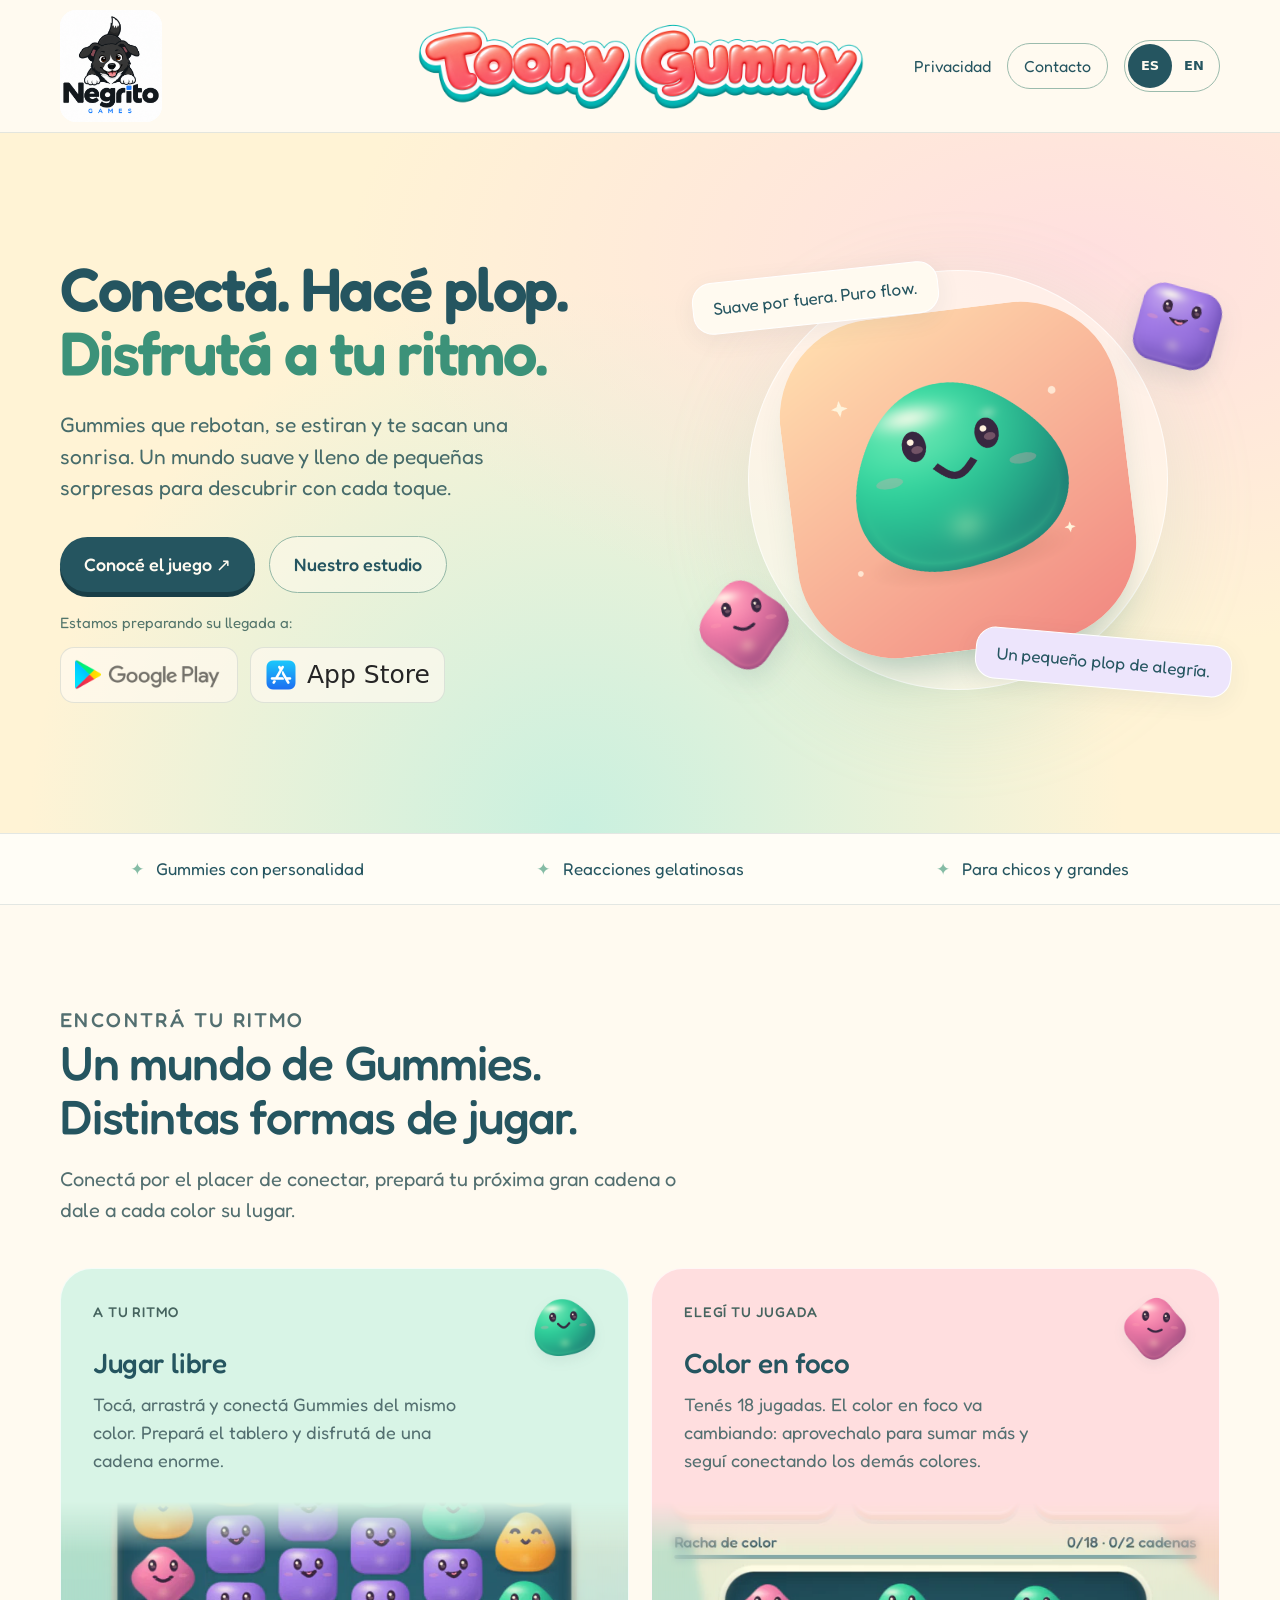
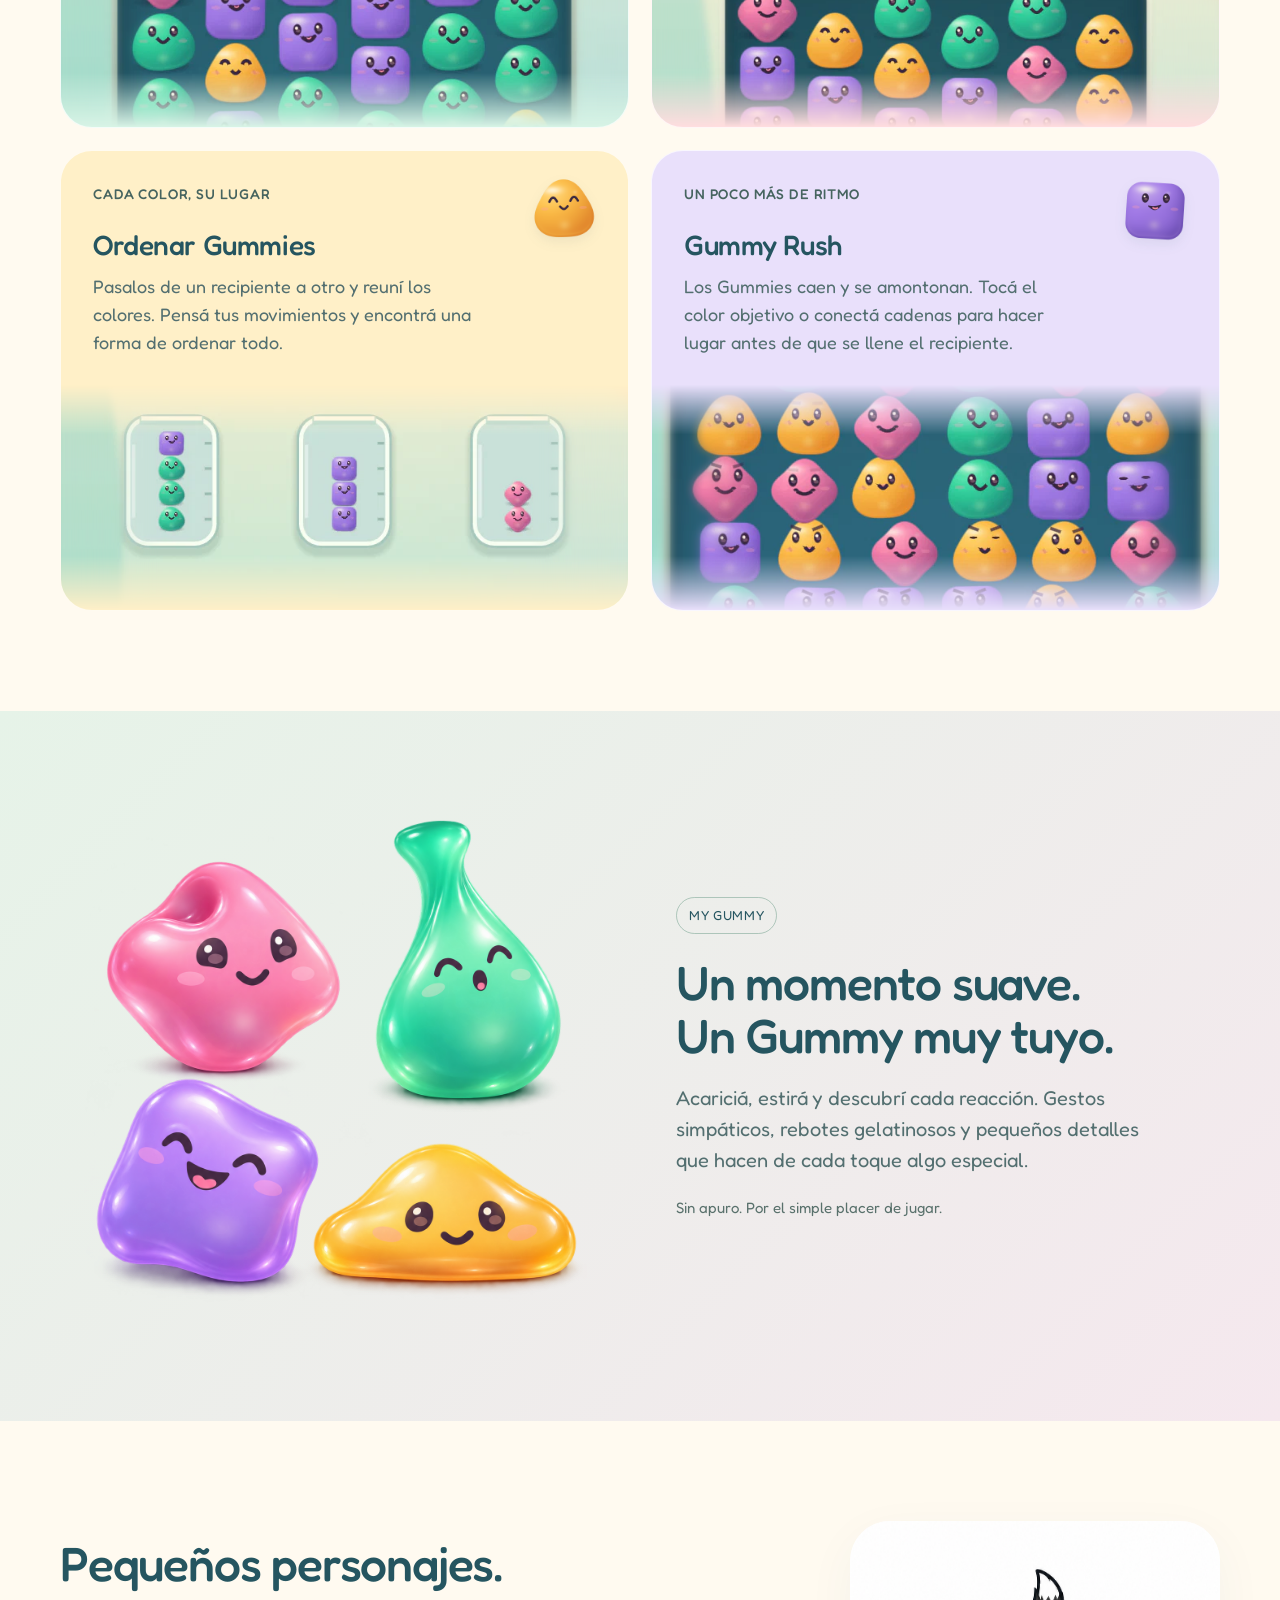
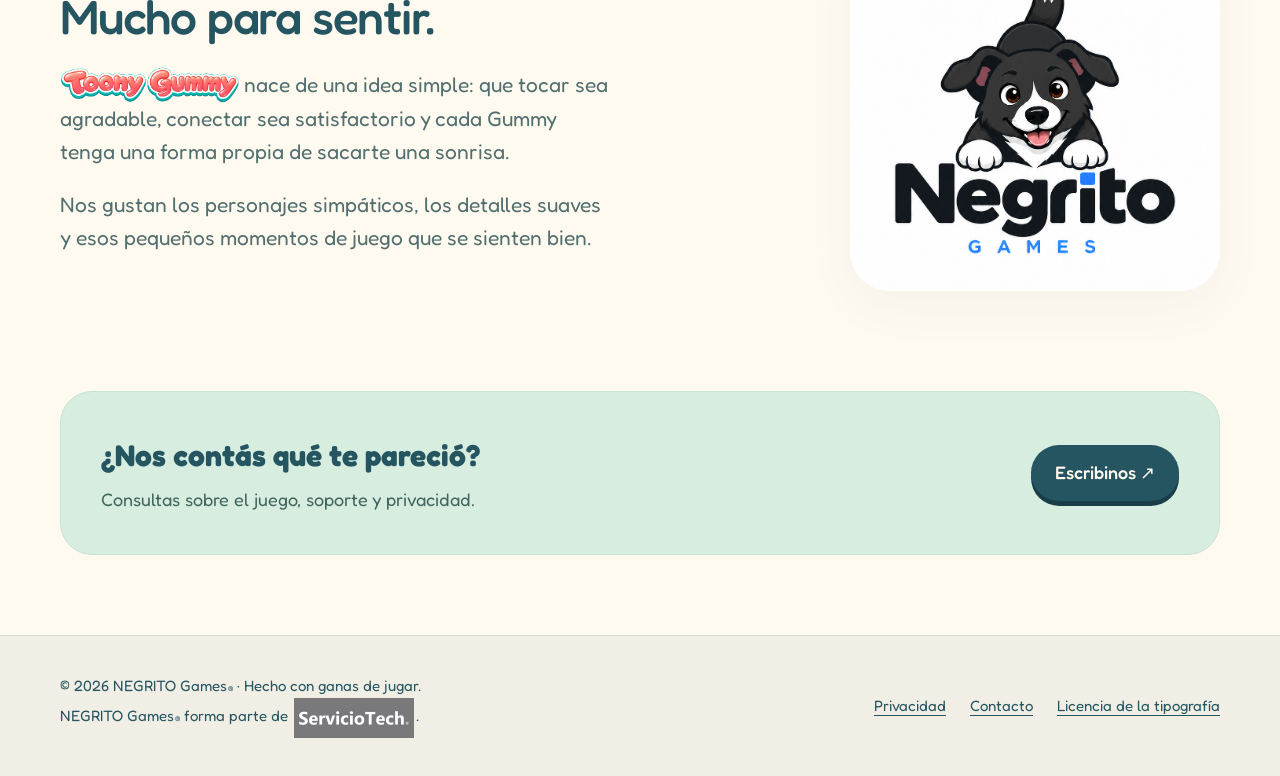
==== commit 40a23e3c: "Agregar selector ES/EN, traducir la web y presentar las tiendas de lanzamiento" ====
--- a/index.html
+++ b/index.html
@@ -1,20 +1,20 @@
 <!doctype html>
 <html lang="es-AR"><head><meta charset="utf-8"><meta name="viewport" content="width=device-width,initial-scale=1"><meta name="theme-color" content="#fff3d5">
-<title>NEGRITO Games® · Toony Gummy</title><meta name="description" content="Conocé Toony Gummy: colores para conectar, Gummies para ordenar y personajes con mucha personalidad."><link rel="canonical" href="https://www.negritogames.com.ar/">
+<title>NEGRITO Games® · Toony Gummy</title><meta name="description" content="Conocé Toony Gummy: colores para conectar, Gummies para ordenar y personajes con mucha personalidad."><link rel="canonical" href="https://www.negritogames.com.ar/"><link rel="alternate" hreflang="es" href="https://www.negritogames.com.ar/"><link rel="alternate" hreflang="en" href="https://www.negritogames.com.ar/en/"><link rel="alternate" hreflang="x-default" href="https://www.negritogames.com.ar/">
 <meta property="og:title" content="NEGRITO Games® · Toony Gummy"><meta property="og:description" content="Conocé Toony Gummy: colores para conectar, Gummies para ordenar y personajes con mucha personalidad."><meta property="og:type" content="website"><meta property="og:url" content="https://www.negritogames.com.ar/"><meta property="og:image" content="https://www.negritogames.com.ar/assets/toony-icon.png">
-<link rel="icon" type="image/png" href="./assets/toony-icon.png"><link rel="stylesheet" href="./site.css?v=395df9e253a7"></head>
+<link rel="icon" type="image/png" href="./assets/toony-icon.png"><link rel="stylesheet" href="./site.css?v=63a9ebbb306a"></head>
 <body><a class="skip" href="#contenido">Ir al contenido</a>
 <header class="topbar"><div class="wrap nav nav-with-game">
 <a class="studio" href="./" aria-label="NEGRITO Games®, inicio"><span class="studio-crop"><img src="./assets/negrito-games.png" width="941" height="1672" alt="Logo de NEGRITO Games"></span></a>
 <a class="header-game" href="./" aria-label="Toony Gummy, inicio"><span class="header-wordmark"><img src="./assets/toony-gummy.png" width="2172" height="724" alt="Toony Gummy"></span></a>
-<nav class="nav-links" aria-label="Navegación principal"><a href="./#toony-gummy">El juego</a><a href="./toony-gummy/privacidad/">Privacidad</a><a class="contact" href="mailto:serviciotechchivilcoy@gmail.com">Contacto</a></nav>
+<nav class="nav-links" aria-label="Navegación principal"><a href="./toony-gummy/privacidad/">Privacidad</a><a class="contact" href="mailto:serviciotechchivilcoy@gmail.com">Contacto</a><span class="language-switch" role="group" aria-label="Idioma"><a href="./" lang="es" hreflang="es" aria-label="Español" aria-current="page">ES</a><a href="./en/" lang="en" hreflang="en" aria-label="English">EN</a></span></nav>
 </div></header><main id="contenido">
 <section class="hero" id="toony-gummy"><div class="wrap hero-grid">
 <div>
 <h1>Conectá. Hacé plop.<br><em>Disfrutá a tu ritmo.</em></h1>
 <p class="hero-copy">Gummies que rebotan, se estiran y te sacan una sonrisa. Un mundo suave y lleno de pequeñas sorpresas para descubrir con cada toque.</p>
 <div class="actions"><a class="pill primary" href="#modos">Conocé el juego <span aria-hidden="true">&nbsp;↗</span></a><a class="pill secondary" href="#negrito-games">Nuestro estudio</a></div>
-<span class="availability">Estamos preparando su llegada a Google Play.</span></div>
+<div class="availability"><p>Estamos preparando su llegada a:</p><ul class="store-platforms" aria-label="Tiendas previstas para el lanzamiento"><li class="store-platform"><img class="google-play-wordmark" src="assets/google-play-wordmark.png" width="390" height="75" alt="Google Play"></li><li class="store-platform"><img src="assets/app-store-icon.png" width="32" height="32" alt=""><span>App Store</span></li></ul></div></div>
 <div class="gummy-stage"><div class="halo-disc" aria-hidden="true"></div><div class="stage-tag tag-one">Suave por fuera. Puro flow.</div><img class="app-icon" src="assets/toony-icon.png" width="2048" height="2048" alt="Gummy menta sonriente, icono de Toony Gummy"><img class="hero-friend friend-rosa" src="assets/gummy-rosa.png" width="2048" height="2048" alt="Gummy rosa con su sonrisa dulce"><img class="hero-friend friend-lavanda" src="assets/gummy-lavanda.png" width="2048" height="2048" alt="Gummy lavanda sonriente"><div class="stage-tag tag-two">Un pequeño plop de alegría.</div></div>
 </div></section>
 <div class="ribbon"><div class="wrap ribbon-inner"><span><b aria-hidden="true">✦</b> Gummies con personalidad</span><span><b aria-hidden="true">✦</b> Reacciones gelatinosas</span><span><b aria-hidden="true">✦</b> Para chicos y grandes</span></div></div>
--- a/site.css
+++ b/site.css
@@ -4,6 +4,15 @@
 .hero{position:relative;overflow:hidden;background:radial-gradient(ellipse at 85% 18%,#ffdfdf 0,transparent 48%),radial-gradient(ellipse at 45% 100%,#c9f0df 0,transparent 55%),#fff3d5}.hero-grid{min-height:700px;display:grid;grid-template-columns:1.1fr 1fr;align-items:center;gap:60px;padding-top:70px;padding-bottom:76px}.eyebrow{font-size:14px;letter-spacing:.12em;text-transform:uppercase;font-weight:500;margin:0 0 24px}.game-logo{width:350px;margin:0 0 30px}.hero h1{font-size:clamp(42px,4.8vw,68px);line-height:1.04;letter-spacing:-.035em;font-weight:600;margin:0 0 24px;max-width:680px}.hero h1 em{font-style:normal;color:#3c9279}.hero-copy{font-size:21px;max-width:485px;margin:0 0 32px;color:#466b6a;line-height:1.5}.actions{display:flex;gap:14px;align-items:center;flex-wrap:wrap}.pill{border-radius:100px;display:inline-flex;align-items:center;justify-content:center;min-height:54px;padding:14px 24px;text-decoration:none;font-weight:500;transition:transform .2s,box-shadow .2s}.pill.primary{background:var(--ink);color:#fffaf0;box-shadow:0 5px 0 #193e47}.pill.primary:hover{transform:translateY(-3px);box-shadow:0 8px 0 #193e47}.pill.secondary{border:1px solid #94b8a7;background:#fffaf06b}.availability{display:block;margin-top:18px;color:#53756b;font-size:15px}.gummy-stage{position:relative;min-height:440px;display:grid;place-items:center}.halo-disc{position:absolute;width:420px;height:420px;border-radius:50%;background:#fffaf08f;border:1px solid #ffffffb3;box-shadow:0 25px 90px #92c8ae33}.app-icon{position:relative;width:340px;transform:rotate(-7deg);border-radius:29%;box-shadow:0 28px 42px -22px #2a705f70;animation:float 6s ease-in-out infinite}.stage-tag{position:absolute;background:var(--paper);border:1px solid #fff;box-shadow:0 6px 24px #25556012;padding:12px 20px;border-radius:20px;font-size:17px;z-index:1}.tag-one{top:12px;left:-4px;transform:rotate(-6deg)}.tag-two{right:-12px;bottom:12px;transform:rotate(5deg);background:#ede5fc}.hero-friend{position:absolute;width:145px;filter:drop-shadow(0 12px 12px #25556020);pointer-events:none}.friend-rosa{bottom:5px;left:-25px;transform:rotate(-14deg);animation:friend-float 7s ease-in-out infinite}.friend-lavanda{top:-6px;right:-28px;width:140px;transform:rotate(12deg);animation:friend-float 8s ease-in-out -3s infinite}.ribbon{border-block:1px solid var(--line);background:#fffdf6}.ribbon-inner{display:grid;grid-template-columns:repeat(3,minmax(0,1fr));justify-items:center;gap:18px;padding-block:22px;font-size:17px}.ribbon span{display:flex;align-items:center;gap:12px}.ribbon b{font-weight:400;color:#85bca5}.section{padding:100px 0}.section-heading{max-width:640px;margin-bottom:42px}.section h2{font-size:clamp(32px,3.8vw,48px);line-height:1.12;letter-spacing:-.025em;font-weight:500;margin:0 0 20px}.section p{color:var(--muted)}.section-heading p{font-size:20px;margin:0}.modes{display:grid;grid-template-columns:repeat(2,minmax(0,1fr));gap:22px}.mode{display:flex;flex-direction:column;border:1px solid #ffffffbb;border-radius:var(--radius);padding:32px;position:relative;overflow:hidden;min-height:240px}.mode.mint{background:var(--mint)}.mode.pink{background:var(--pink)}.mode.honey{background:var(--cream)}.mode.lavender{background:var(--lavender)}.mode-kicker{display:block;font-size:14px;font-weight:500;margin-bottom:24px;letter-spacing:.06em;text-transform:uppercase;padding-right:70px;color:#46645f}.mode h3{font-size:28px;line-height:1.15;letter-spacing:-.015em;font-weight:500;margin:0 0 12px}.mode p{max-width:390px;margin:0;padding-bottom:28px;font-size:18px}.mode-gummy{position:absolute;right:14px;top:8px;width:100px;filter:drop-shadow(0 5px 6px #25556013)}.mode h3{padding-right:55px}.mode-preview{height:225px;flex-shrink:0;margin:auto -32px -32px;position:relative;overflow:hidden;isolation:isolate;mask-image:linear-gradient(to bottom,transparent 0,#000 22%,#000 76%,transparent 100%);-webkit-mask-image:linear-gradient(to bottom,transparent 0,#000 22%,#000 76%,transparent 100%)}.mode-preview img{width:100%;height:100%;object-fit:cover;object-position:50% 56%;transform:scale(1.03)}.preview-foco img{object-position:50% 32%}.preview-ordenar img{object-position:50% 42%}.preview-rush img{object-position:50% 78%}.mode-preview:after{content:'';position:absolute;inset:-4px;pointer-events:none;backdrop-filter:blur(4px);mask-image:linear-gradient(to right,#000,transparent 18%,transparent 82%,#000);-webkit-mask-image:linear-gradient(to right,#000,transparent 18%,transparent 82%,#000)}@media(max-width:650px){.mode-preview{height:200px;margin:auto -28px -28px}.mode-kicker{font-size:12px}}
 .touch-section{background:linear-gradient(135deg,#e6f3e8,#f5e8ee)}.touch-grid{display:grid;grid-template-columns:1fr 1fr;gap:72px;align-items:center}.touch-art{margin:0;position:relative;min-width:0;display:grid;place-items:center}.touch-art .my-gummy-poses{display:block;width:100%;max-width:510px;height:auto;object-fit:contain;animation:none;transition:none;transform:none}.small-label{display:inline-block;font-size:13px;padding:7px 12px;border:1px solid #6f9d8980;border-radius:100px;margin-bottom:22px;letter-spacing:.05em}.touch-copy p{font-size:20px;max-width:490px}.plain-note{font-size:15px!important;color:#59716c!important}.about-grid{display:grid;grid-template-columns:1.15fr .85fr;gap:72px;align-items:center}.about-copy p{font-size:21px;max-width:550px}.brand-card{margin:0;width:100%;background:#fff;border-radius:40px;overflow:hidden;aspect-ratio:1/1;max-width:370px;justify-self:end;box-shadow:0 15px 50px #2555600c}.brand-card img{width:100%;height:100%;object-fit:cover;object-position:center 49%}.contact-band{padding:40px;background:#d7eddf;border:1px solid #c8e2d1;border-radius:var(--radius);display:flex;align-items:center;justify-content:space-between;gap:28px}.contact-band h2{font-size:30px;margin:0 0 8px}.contact-band p{margin:0;color:#42665f}.contact-band a{overflow-wrap:anywhere}.footer{padding:38px 0;background:#f1eee5;border-top:1px solid var(--line);font-size:15px}.registered{display:inline-block;font-size:.55em;line-height:0;vertical-align:baseline;transform:translateY(.16em);letter-spacing:0;margin-left:.1em}.serviciotech-link{display:inline-block;width:8em;vertical-align:middle;margin-inline:.15em}.serviciotech-logo{display:block;width:100%;height:auto;border-radius:0;object-fit:contain}.footer-inner{display:flex;align-items:center;justify-content:space-between;gap:28px;flex-wrap:wrap}.footer a{text-underline-offset:4px}.footer-links{display:flex;gap:24px;flex-wrap:wrap}
 .legal-hero{padding:56px 0 36px;background:linear-gradient(120deg,#e4f3e7,#fff3d5)}
+.nav-links{gap:16px}.nav-links .contact{padding-inline:16px}
+.language-switch{display:inline-flex;align-items:center;border:1px solid #9bbbad;border-radius:100px;padding:3px;background:#fffaf0}
+.nav-links .language-switch a{display:flex;align-items:center;justify-content:center;min-width:44px;min-height:44px;border-radius:100px;font-family:system-ui,sans-serif;font-size:13px;font-weight:600;text-decoration:none}
+.language-switch a[aria-current="page"]{background:var(--ink);color:var(--paper)}
+.language-switch a:not([aria-current]):hover{background:var(--mint)}
+.availability p{margin:0}.store-platforms{display:flex;align-items:center;flex-wrap:wrap;gap:12px;margin:12px 0 0;padding:0;list-style:none}
+.store-platform{display:flex;align-items:center;gap:10px;min-height:56px;padding:10px 14px;background:#fffaf0b3;border:1px solid var(--line);border-radius:14px;color:#252525;font-family:system-ui,sans-serif;font-size:25px;font-weight:500;line-height:1.2}
+.store-platform>img{width:32px;height:32px;object-fit:contain}.store-platform>img.google-play-wordmark{width:148px;height:auto}
+@media(max-width:650px){.store-platforms{display:grid;grid-template-columns:repeat(2,minmax(0,1fr));gap:10px;max-width:390px}.store-platform{justify-content:center;min-width:0;gap:6px;padding:10px;font-size:18px}.store-platform>img{width:24px;height:24px;flex-shrink:0}.store-platform>img.google-play-wordmark{width:148px;min-width:0;max-width:100%;height:auto;flex-shrink:1}.store-platform>span{white-space:nowrap}}
 .nav-with-game{display:grid;grid-template-columns:minmax(0,1fr) auto minmax(0,1fr);gap:24px}
 .nav-with-game .studio{justify-self:start}.nav-with-game .nav-links{justify-self:end;white-space:nowrap}
 .header-game{display:block;width:clamp(280px,35vw,480px);text-decoration:none}
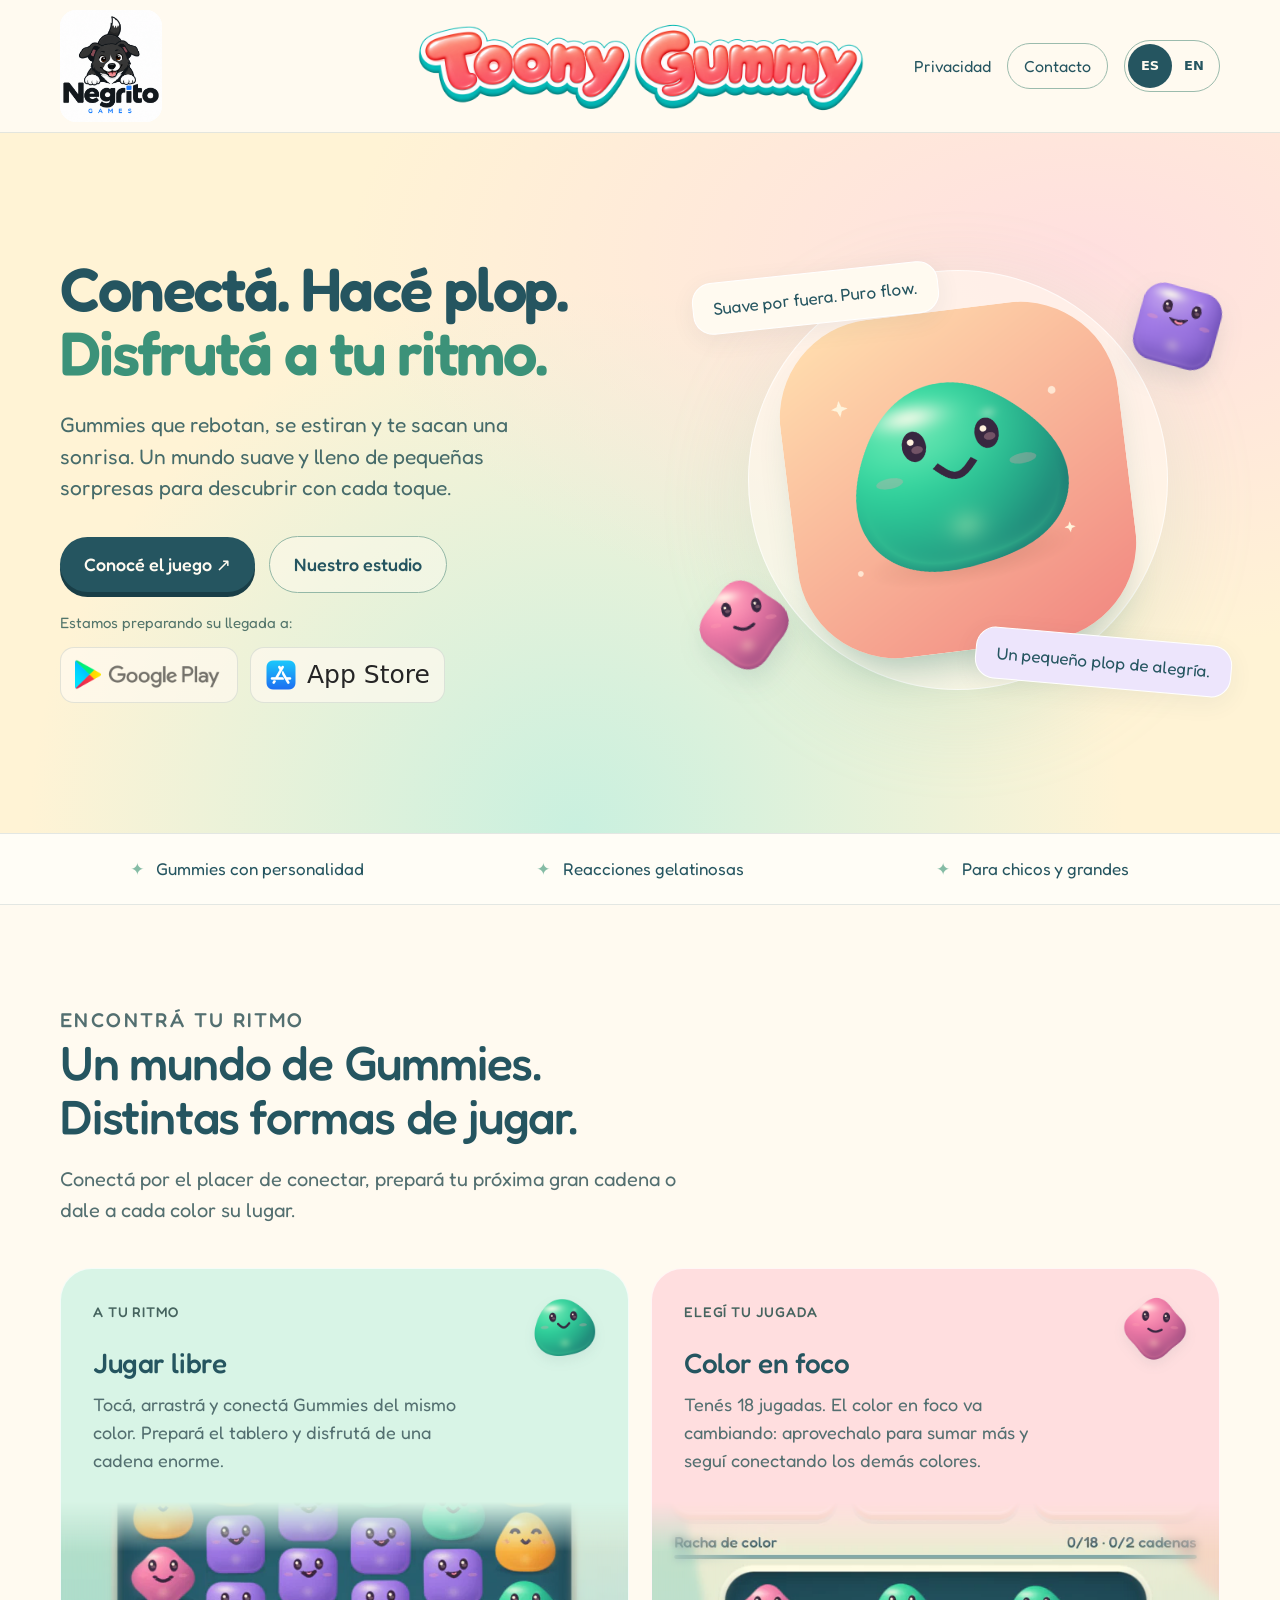
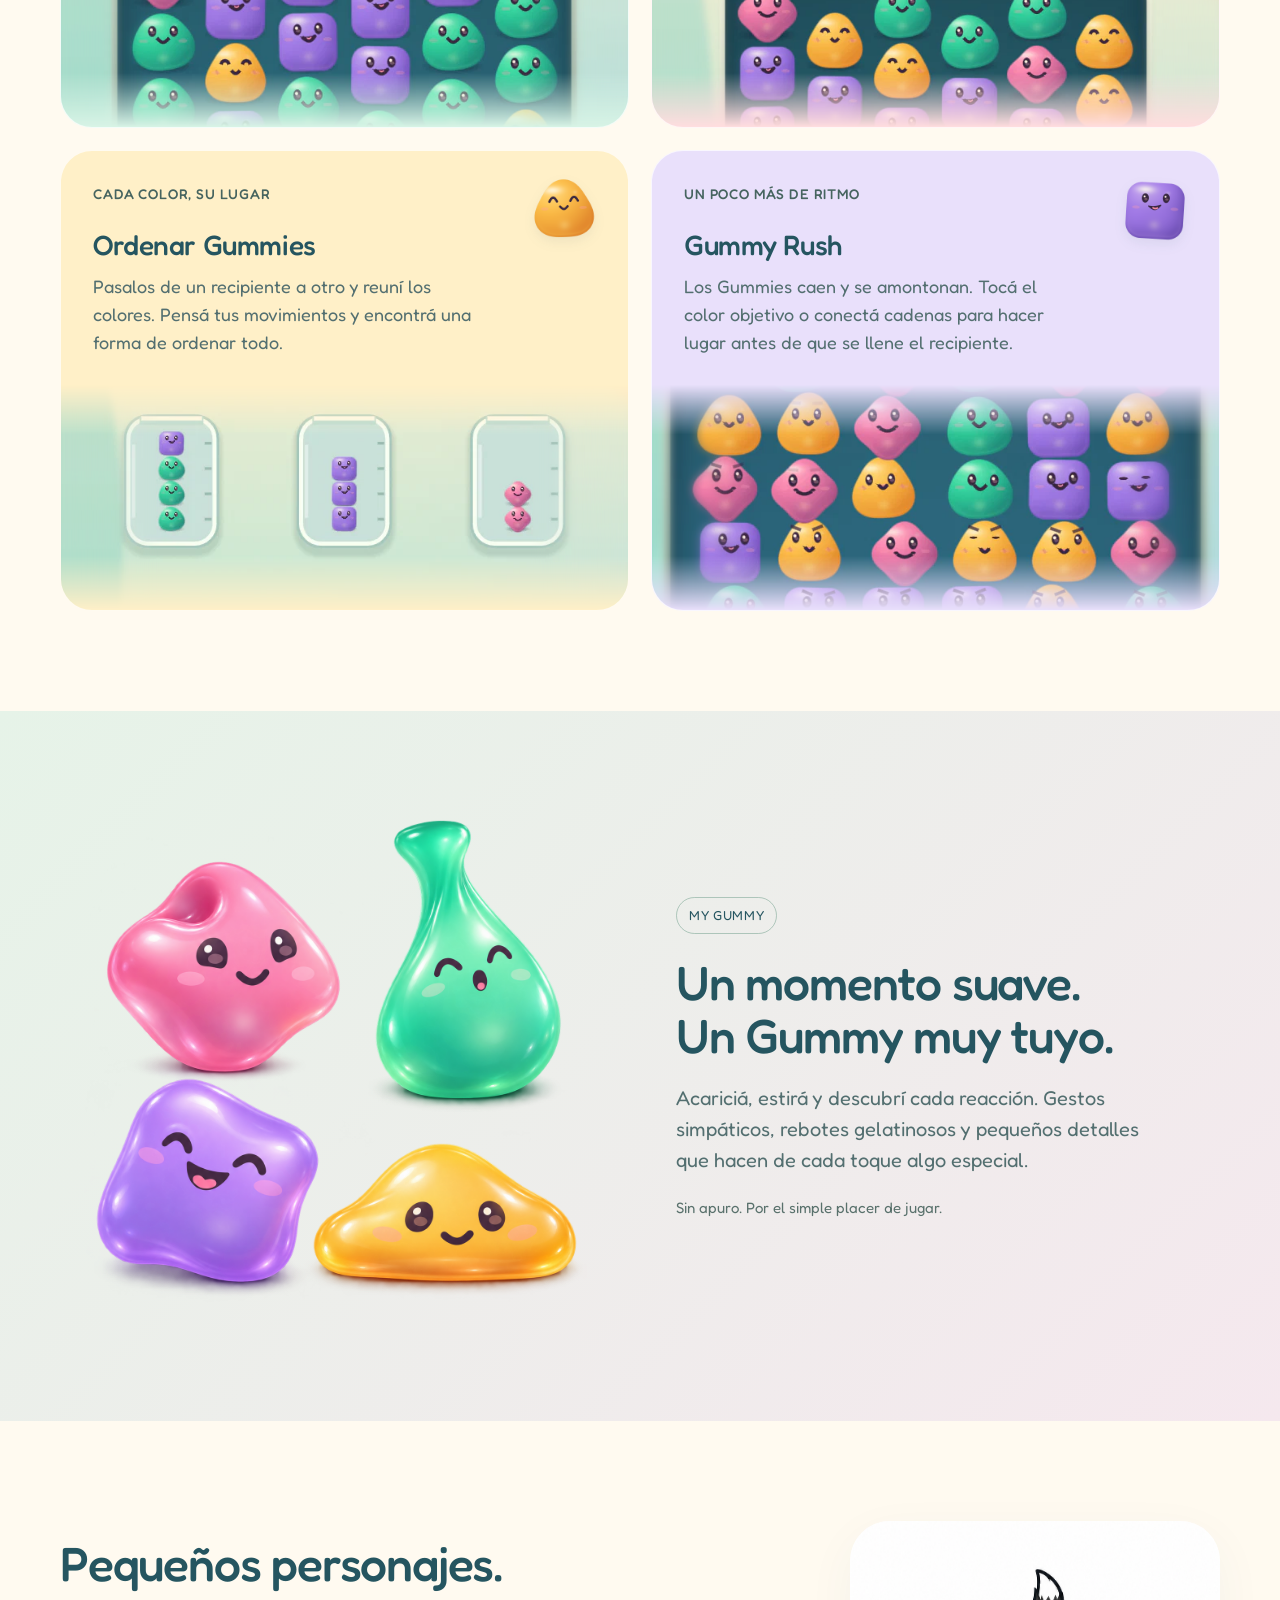
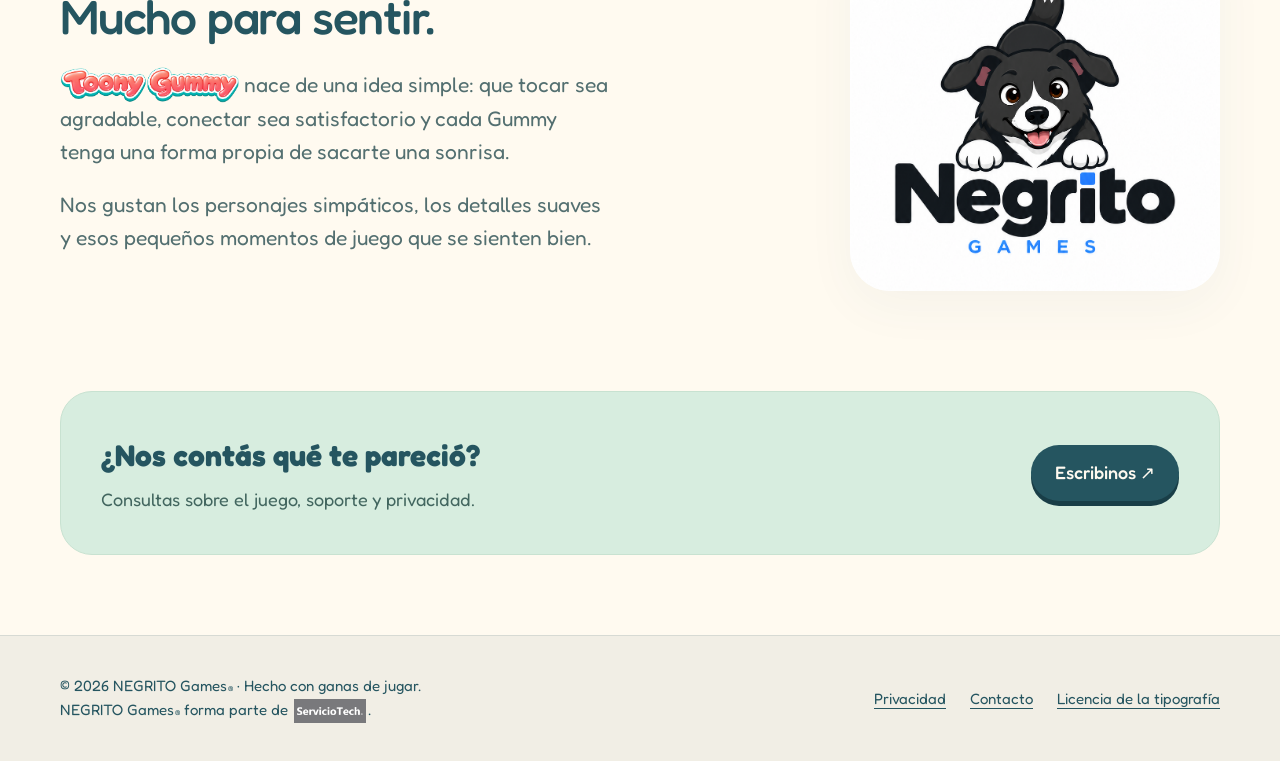
==== commit 510af771: "Centrar la portada móvil y reducir el logo de ServicioTech en el pie" ====
--- a/index.html
+++ b/index.html
@@ -2,7 +2,7 @@
 <html lang="es-AR"><head><meta charset="utf-8"><meta name="viewport" content="width=device-width,initial-scale=1"><meta name="theme-color" content="#fff3d5">
 <title>NEGRITO Games® · Toony Gummy</title><meta name="description" content="Conocé Toony Gummy: colores para conectar, Gummies para ordenar y personajes con mucha personalidad."><link rel="canonical" href="https://www.negritogames.com.ar/"><link rel="alternate" hreflang="es" href="https://www.negritogames.com.ar/"><link rel="alternate" hreflang="en" href="https://www.negritogames.com.ar/en/"><link rel="alternate" hreflang="x-default" href="https://www.negritogames.com.ar/">
 <meta property="og:title" content="NEGRITO Games® · Toony Gummy"><meta property="og:description" content="Conocé Toony Gummy: colores para conectar, Gummies para ordenar y personajes con mucha personalidad."><meta property="og:type" content="website"><meta property="og:url" content="https://www.negritogames.com.ar/"><meta property="og:image" content="https://www.negritogames.com.ar/assets/toony-icon.png">
-<link rel="icon" type="image/png" href="./assets/toony-icon.png"><link rel="stylesheet" href="./site.css?v=63a9ebbb306a"></head>
+<link rel="icon" type="image/png" href="./assets/toony-icon.png"><link rel="stylesheet" href="./site.css?v=5178caef3810"></head>
 <body><a class="skip" href="#contenido">Ir al contenido</a>
 <header class="topbar"><div class="wrap nav nav-with-game">
 <a class="studio" href="./" aria-label="NEGRITO Games®, inicio"><span class="studio-crop"><img src="./assets/negrito-games.png" width="941" height="1672" alt="Logo de NEGRITO Games"></span></a>
--- a/site.css
+++ b/site.css
@@ -46,4 +46,6 @@
 @media(max-width:360px){.hero h1{font-size:40px}.studio{font-size:17px}.nav-links{gap:10px;font-size:14px}.wrap{width:calc(100% - 32px)}.hero-grid{padding-top:32px}.gummy-stage{min-height:310px}.halo-disc{width:270px;height:270px}.app-icon{width:230px}.stage-tag{font-size:13px}.game-logo{width:250px}}
 @media(max-width:1100px){.nav-with-game{grid-template-columns:1fr 1fr;gap:6px 16px;padding-top:8px;padding-bottom:20px}.nav-with-game .header-game{grid-column:1/-1;grid-row:2;justify-self:center;width:min(480px,100%)}.nav-with-game .nav-links{grid-column:2;grid-row:1}}
 @media(max-width:650px){.nav-with-game .header-game{width:min(420px,100%)}.hero h1{font-size:clamp(30px,9.5vw,42px)}.legal-article p{font-size:17px}.legal-nav-desktop{display:none}.legal-mobile-index{display:block;border:1px solid var(--line);border-radius:16px;background:#e4f3e7}.legal-mobile-index summary{cursor:pointer;min-height:44px;padding:12px 16px;font-size:17px;font-weight:500;line-height:1.3}.legal-mobile-index .legal-nav{display:block;padding:0 16px 12px;border:0}.legal-mobile-index .legal-nav a{font-size:15px}.legal-article .contact-box{font-size:17px}}
+.footer .serviciotech-link{width:4.8em}
+@media(max-width:650px){.hero-grid>div:first-child{min-width:0;width:100%;text-align:center}.hero h1,.hero-copy{margin-inline:auto}.hero .actions,.hero .store-platforms{display:grid;grid-template-columns:repeat(2,minmax(0,1fr));gap:10px;width:100%;max-width:390px;margin-inline:auto}.hero .actions{align-items:stretch}.hero .actions .pill{min-width:0;min-height:54px;padding:12px 10px;font-size:15px}.hero .availability{text-align:center}}
 @media(prefers-reduced-motion:reduce){html{scroll-behavior:auto}*,*:before,*:after{animation:none!important;transition:none!important}}
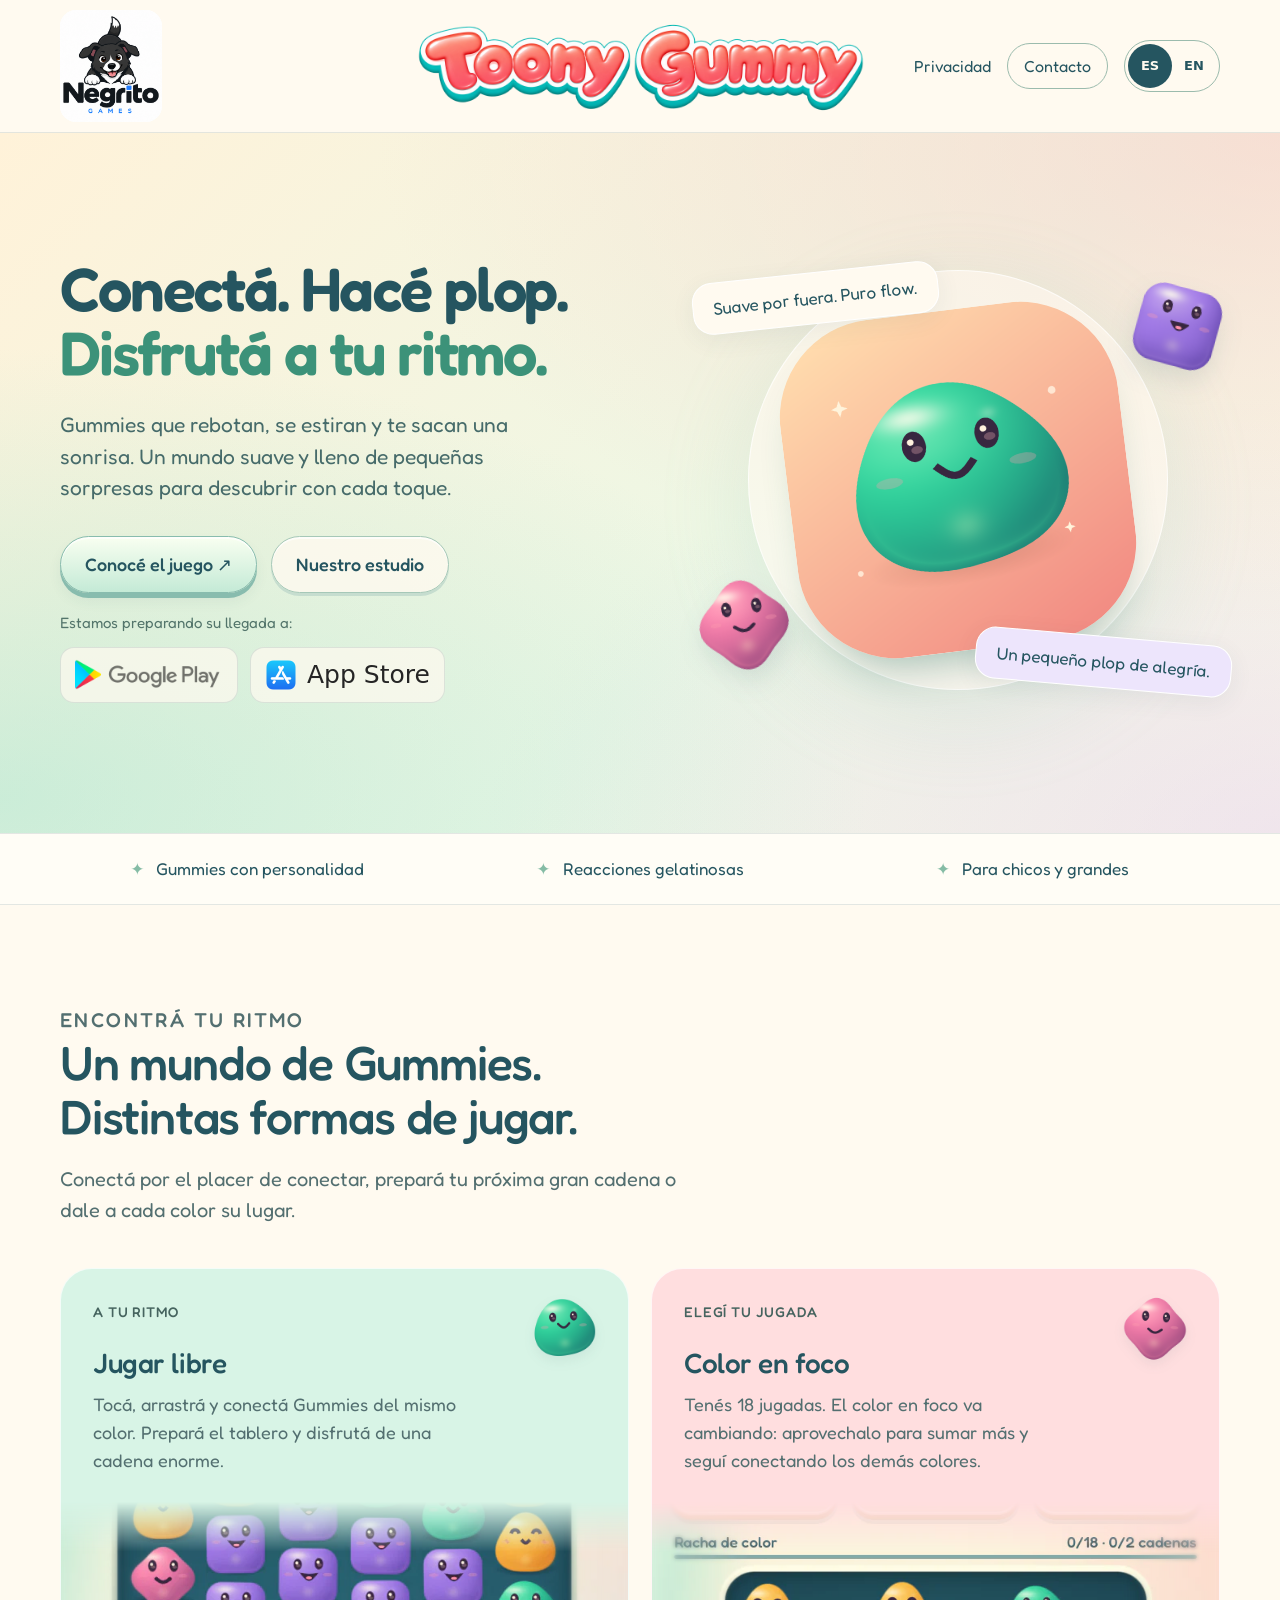
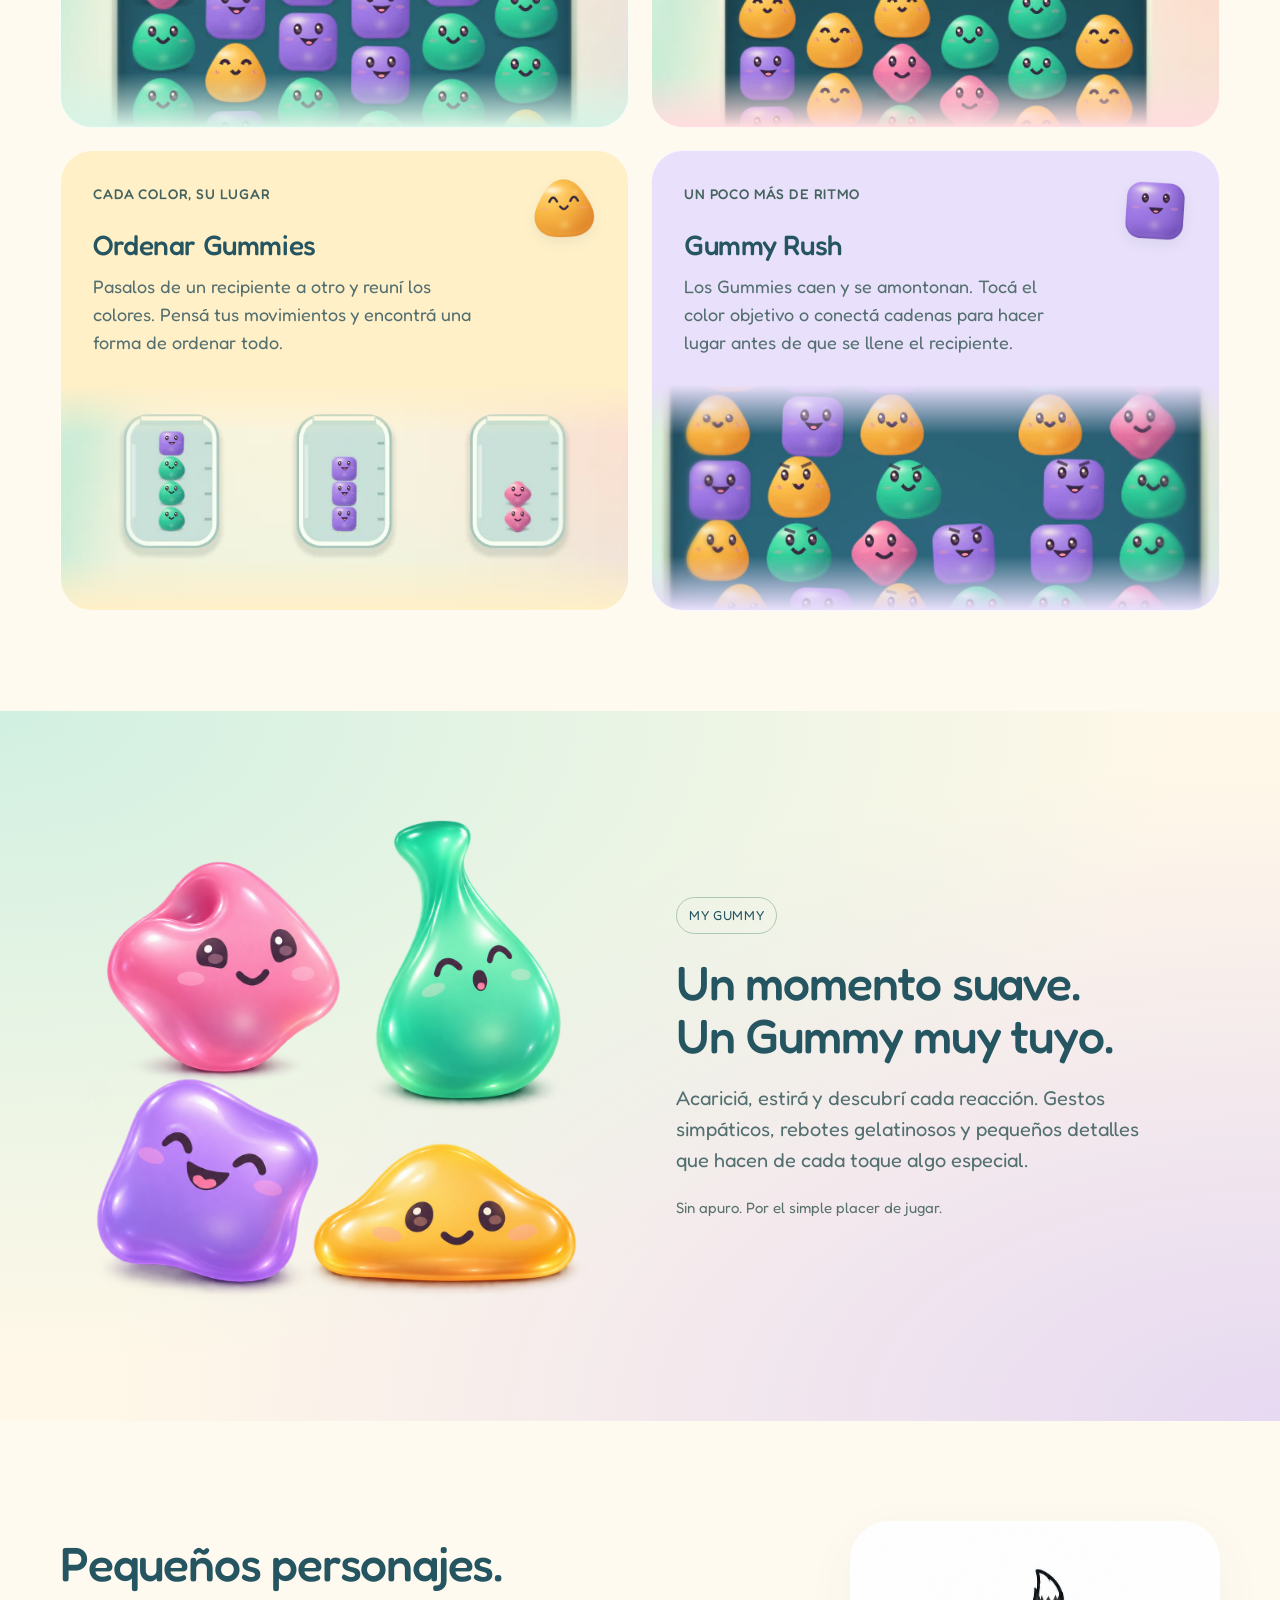
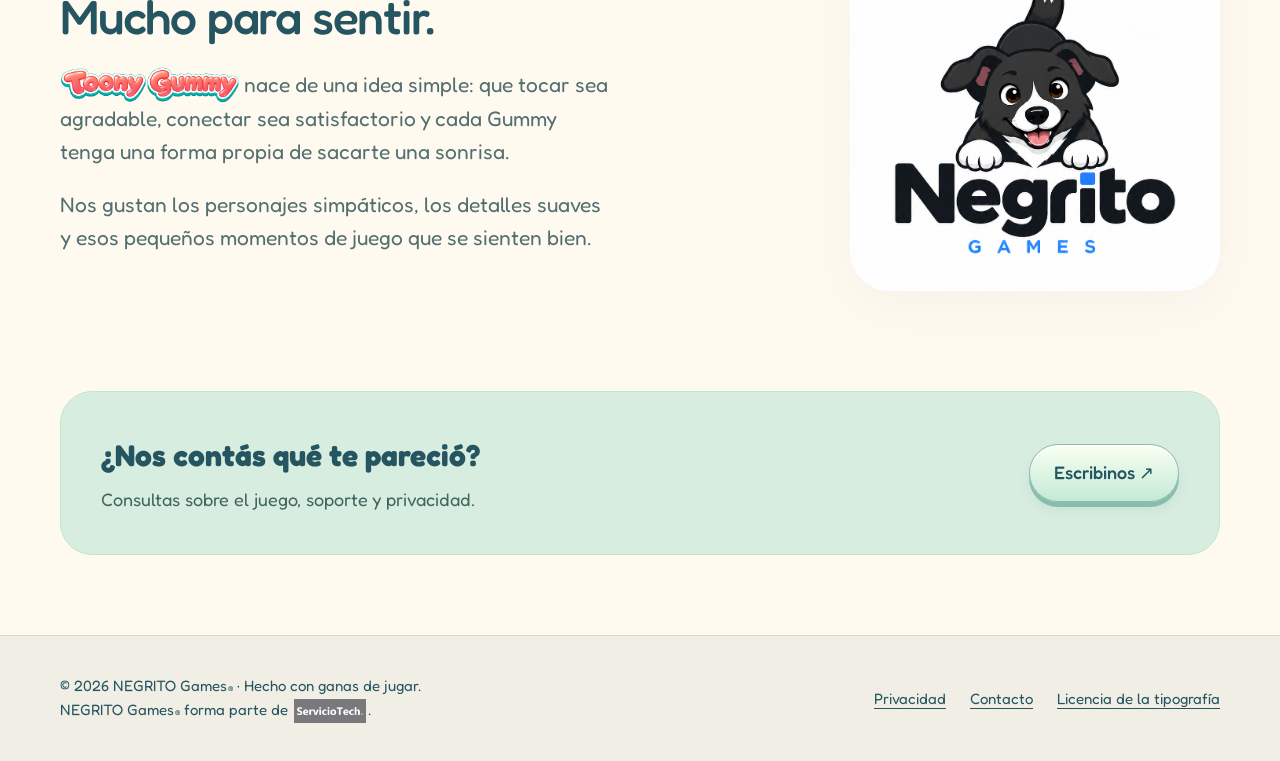
==== commit 45790155: "Actualizar la web con las expresiones y la estética actual del juego" ====
--- a/index.html
+++ b/index.html
@@ -2,11 +2,11 @@
 <html lang="es-AR"><head><meta charset="utf-8"><meta name="viewport" content="width=device-width,initial-scale=1"><meta name="theme-color" content="#fff3d5">
 <title>NEGRITO Games® · Toony Gummy</title><meta name="description" content="Conocé Toony Gummy: colores para conectar, Gummies para ordenar y personajes con mucha personalidad."><link rel="canonical" href="https://www.negritogames.com.ar/"><link rel="alternate" hreflang="es" href="https://www.negritogames.com.ar/"><link rel="alternate" hreflang="en" href="https://www.negritogames.com.ar/en/"><link rel="alternate" hreflang="x-default" href="https://www.negritogames.com.ar/">
 <meta property="og:title" content="NEGRITO Games® · Toony Gummy"><meta property="og:description" content="Conocé Toony Gummy: colores para conectar, Gummies para ordenar y personajes con mucha personalidad."><meta property="og:type" content="website"><meta property="og:url" content="https://www.negritogames.com.ar/"><meta property="og:image" content="https://www.negritogames.com.ar/assets/toony-icon.png">
-<link rel="icon" type="image/png" href="./assets/toony-icon.png"><link rel="stylesheet" href="./site.css?v=5178caef3810"></head>
+<link rel="icon" type="image/png" href="./assets/toony-icon.png"><link rel="stylesheet" href="./site.css?v=5ced08537442"></head>
 <body><a class="skip" href="#contenido">Ir al contenido</a>
 <header class="topbar"><div class="wrap nav nav-with-game">
-<a class="studio" href="./" aria-label="NEGRITO Games®, inicio"><span class="studio-crop"><img src="./assets/negrito-games.png" width="941" height="1672" alt="Logo de NEGRITO Games"></span></a>
-<a class="header-game" href="./" aria-label="Toony Gummy, inicio"><span class="header-wordmark"><img src="./assets/toony-gummy.png" width="2172" height="724" alt="Toony Gummy"></span></a>
+<a class="studio" href="./" aria-label="NEGRITO Games®, inicio"><span class="studio-crop"><img src="./assets/negrito-games.png?v=21ca5c7ddd40" width="941" height="1672" alt="Logo de NEGRITO Games"></span></a>
+<a class="header-game" href="./" aria-label="Toony Gummy, inicio"><span class="header-wordmark"><img src="./assets/toony-gummy.png?v=daf565818d6a" width="2172" height="724" alt="Toony Gummy"></span></a>
 <nav class="nav-links" aria-label="Navegación principal"><a href="./toony-gummy/privacidad/">Privacidad</a><a class="contact" href="mailto:serviciotechchivilcoy@gmail.com">Contacto</a><span class="language-switch" role="group" aria-label="Idioma"><a href="./" lang="es" hreflang="es" aria-label="Español" aria-current="page">ES</a><a href="./en/" lang="en" hreflang="en" aria-label="English">EN</a></span></nav>
 </div></header><main id="contenido">
 <section class="hero" id="toony-gummy"><div class="wrap hero-grid">
@@ -14,18 +14,18 @@
 <h1>Conectá. Hacé plop.<br><em>Disfrutá a tu ritmo.</em></h1>
 <p class="hero-copy">Gummies que rebotan, se estiran y te sacan una sonrisa. Un mundo suave y lleno de pequeñas sorpresas para descubrir con cada toque.</p>
 <div class="actions"><a class="pill primary" href="#modos">Conocé el juego <span aria-hidden="true">&nbsp;↗</span></a><a class="pill secondary" href="#negrito-games">Nuestro estudio</a></div>
-<div class="availability"><p>Estamos preparando su llegada a:</p><ul class="store-platforms" aria-label="Tiendas previstas para el lanzamiento"><li class="store-platform"><img class="google-play-wordmark" src="assets/google-play-wordmark.png" width="390" height="75" alt="Google Play"></li><li class="store-platform"><img src="assets/app-store-icon.png" width="32" height="32" alt=""><span>App Store</span></li></ul></div></div>
-<div class="gummy-stage"><div class="halo-disc" aria-hidden="true"></div><div class="stage-tag tag-one">Suave por fuera. Puro flow.</div><img class="app-icon" src="assets/toony-icon.png" width="2048" height="2048" alt="Gummy menta sonriente, icono de Toony Gummy"><img class="hero-friend friend-rosa" src="assets/gummy-rosa.png" width="2048" height="2048" alt="Gummy rosa con su sonrisa dulce"><img class="hero-friend friend-lavanda" src="assets/gummy-lavanda.png" width="2048" height="2048" alt="Gummy lavanda sonriente"><div class="stage-tag tag-two">Un pequeño plop de alegría.</div></div>
+<div class="availability"><p>Estamos preparando su llegada a:</p><ul class="store-platforms" aria-label="Tiendas previstas para el lanzamiento"><li class="store-platform"><img class="google-play-wordmark" src="assets/google-play-wordmark.png?v=2bcef13146c7" width="390" height="75" alt="Google Play"></li><li class="store-platform"><img src="assets/app-store-icon.png?v=76ea0b872384" width="32" height="32" alt=""><span>App Store</span></li></ul></div></div>
+<div class="gummy-stage"><div class="halo-disc" aria-hidden="true"></div><div class="stage-tag tag-one">Suave por fuera. Puro flow.</div><img class="app-icon" src="assets/toony-icon.png?v=2274e91011d6" width="2048" height="2048" alt="Gummy menta sonriente, icono de Toony Gummy"><img class="hero-friend friend-rosa" src="assets/gummy-rosa.png?v=f80ca1d0c939" width="2048" height="2048" alt="Gummy rosa con su sonrisa dulce"><img class="hero-friend friend-lavanda" src="assets/gummy-lavanda.png?v=4c5a17d1c0e8" width="2048" height="2048" alt="Gummy lavanda sonriente"><div class="stage-tag tag-two">Un pequeño plop de alegría.</div></div>
 </div></section>
 <div class="ribbon"><div class="wrap ribbon-inner"><span><b aria-hidden="true">✦</b> Gummies con personalidad</span><span><b aria-hidden="true">✦</b> Reacciones gelatinosas</span><span><b aria-hidden="true">✦</b> Para chicos y grandes</span></div></div>
 <section class="section wrap" id="modos"><div class="section-heading"><p class="eyebrow">Encontrá tu ritmo</p><h2>Un mundo de Gummies.<br>Distintas formas de jugar.</h2><p>Conectá por el placer de conectar, prepará tu próxima gran cadena o dale a cada color su lugar.</p></div>
 <div class="modes">
-<article class="mode mint"><span class="mode-kicker">A tu ritmo</span><img class="mode-gummy" src="assets/gummy-menta.png" width="2048" height="2048" alt="Gummy menta" loading="lazy"><h3>Jugar libre</h3><p>Tocá, arrastrá y conectá Gummies del mismo color. Prepará el tablero y disfrutá de una cadena enorme.</p><figure class="mode-preview preview-libre"><img src="assets/play-libre.webp" width="720" height="1280" alt="Un detalle del tablero de Jugar libre" loading="lazy" decoding="async"></figure></article>
-<article class="mode pink"><span class="mode-kicker">Elegí tu jugada</span><img class="mode-gummy" src="assets/gummy-rosa.png" width="2048" height="2048" alt="Gummy rosa" loading="lazy"><h3>Color en foco</h3><p>Tenés 18 jugadas. El color en foco va cambiando: aprovechalo para sumar más y seguí conectando los demás colores.</p><figure class="mode-preview preview-foco"><img src="assets/play-foco.webp" width="720" height="1280" alt="El objetivo y los Gummies de Color en foco" loading="lazy" decoding="async"></figure></article>
-<article class="mode honey"><span class="mode-kicker">Cada color, su lugar</span><img class="mode-gummy" src="assets/gummy-miel.png" width="2048" height="2048" alt="Gummy miel" loading="lazy"><h3>Ordenar Gummies</h3><p>Pasalos de un recipiente a otro y reuní los colores. Pensá tus movimientos y encontrá una forma de ordenar todo.</p><figure class="mode-preview preview-ordenar"><img src="assets/play-ordenar.webp" width="720" height="1280" alt="Recipientes de una partida de Ordenar Gummies" loading="lazy" decoding="async"></figure></article>
-<article class="mode lavender"><span class="mode-kicker">Un poco más de ritmo</span><img class="mode-gummy" src="assets/gummy-lavanda.png" width="2048" height="2048" alt="Gummy lavanda" loading="lazy"><h3>Gummy Rush</h3><p>Los Gummies caen y se amontonan. Tocá el color objetivo o conectá cadenas para hacer lugar antes de que se llene el recipiente.</p><figure class="mode-preview preview-rush"><img src="assets/play-rush.webp" width="720" height="1280" alt="Gummies cayendo y apilándose en Gummy Rush" loading="lazy" decoding="async"></figure></article>
+<article class="mode mint"><span class="mode-kicker">A tu ritmo</span><img class="mode-gummy" src="assets/gummy-menta.png?v=a4ef413a8108" width="2048" height="2048" alt="Gummy menta" loading="lazy"><h3>Jugar libre</h3><p>Tocá, arrastrá y conectá Gummies del mismo color. Prepará el tablero y disfrutá de una cadena enorme.</p><figure class="mode-preview preview-libre"><img src="assets/play-libre.webp?v=3130c08af264" width="720" height="1280" alt="Un detalle del tablero de Jugar libre" loading="lazy" decoding="async"></figure></article>
+<article class="mode pink"><span class="mode-kicker">Elegí tu jugada</span><img class="mode-gummy" src="assets/gummy-rosa.png?v=f80ca1d0c939" width="2048" height="2048" alt="Gummy rosa" loading="lazy"><h3>Color en foco</h3><p>Tenés 18 jugadas. El color en foco va cambiando: aprovechalo para sumar más y seguí conectando los demás colores.</p><figure class="mode-preview preview-foco"><img src="assets/play-foco.webp?v=9d4c5ec59590" width="720" height="1280" alt="El objetivo y los Gummies de Color en foco" loading="lazy" decoding="async"></figure></article>
+<article class="mode honey"><span class="mode-kicker">Cada color, su lugar</span><img class="mode-gummy" src="assets/gummy-miel.png?v=de48579c2db1" width="2048" height="2048" alt="Gummy miel" loading="lazy"><h3>Ordenar Gummies</h3><p>Pasalos de un recipiente a otro y reuní los colores. Pensá tus movimientos y encontrá una forma de ordenar todo.</p><figure class="mode-preview preview-ordenar"><img src="assets/play-ordenar.webp?v=a91ad2ce687b" width="720" height="1280" alt="Recipientes de una partida de Ordenar Gummies" loading="lazy" decoding="async"></figure></article>
+<article class="mode lavender"><span class="mode-kicker">Un poco más de ritmo</span><img class="mode-gummy" src="assets/gummy-lavanda.png?v=4c5a17d1c0e8" width="2048" height="2048" alt="Gummy lavanda" loading="lazy"><h3>Gummy Rush</h3><p>Los Gummies caen y se amontonan. Tocá el color objetivo o conectá cadenas para hacer lugar antes de que se llene el recipiente.</p><figure class="mode-preview preview-rush"><img src="assets/play-rush.webp?v=1a977c2440d7" width="720" height="1280" alt="Gummies cayendo y apilándose en Gummy Rush" loading="lazy" decoding="async"></figure></article>
 </div></section>
-<section class="section touch-section"><div class="wrap touch-grid"><figure class="touch-art"><img class="my-gummy-poses" src="assets/my-gummy-static-poses.png" width="1254" height="1254" alt="Cuatro Gummies en poses estáticas con volumen 3D: Rosa presionado, Menta estirado, Lavanda con cosquillas y Miel aplastado" loading="lazy" decoding="async"></figure><div class="touch-copy"><span class="small-label">MY GUMMY</span><h2>Un momento suave.<br>Un Gummy muy tuyo.</h2><p>Acariciá, estirá y descubrí cada reacción. Gestos simpáticos, rebotes gelatinosos y pequeños detalles que hacen de cada toque algo especial.</p><p class="plain-note">Sin apuro. Por el simple placer de jugar.</p></div></div></section>
-<section class="section wrap" id="negrito-games"><div class="about-grid"><div class="about-copy"><h2>Pequeños personajes.<br>Mucho para sentir.</h2><p><span class="toony-wordmark"><img src="./assets/toony-gummy.png" width="2172" height="724" alt="Toony Gummy"></span> nace de una idea simple: que tocar sea agradable, conectar sea satisfactorio y cada Gummy tenga una forma propia de sacarte una sonrisa.</p><p>Nos gustan los personajes simpáticos, los detalles suaves y esos pequeños momentos de juego que se sienten bien.</p></div><figure class="brand-card"><img src="assets/negrito-games.png" width="941" height="1672" alt="Negrito, el perrito del logo de NEGRITO Games" loading="lazy"></figure></div></section>
+<section class="section touch-section"><div class="wrap touch-grid"><figure class="touch-art"><img class="my-gummy-poses" src="assets/my-gummy-static-poses.png?v=0e402f2b65c9" width="1254" height="1254" alt="Cuatro Gummies en poses estáticas con volumen 3D: Rosa presionado, Menta estirado, Lavanda con cosquillas y Miel aplastado" loading="lazy" decoding="async"></figure><div class="touch-copy"><span class="small-label">MY GUMMY</span><h2>Un momento suave.<br>Un Gummy muy tuyo.</h2><p>Acariciá, estirá y descubrí cada reacción. Gestos simpáticos, rebotes gelatinosos y pequeños detalles que hacen de cada toque algo especial.</p><p class="plain-note">Sin apuro. Por el simple placer de jugar.</p></div></div></section>
+<section class="section wrap" id="negrito-games"><div class="about-grid"><div class="about-copy"><h2>Pequeños personajes.<br>Mucho para sentir.</h2><p><span class="toony-wordmark"><img src="./assets/toony-gummy.png?v=daf565818d6a" width="2172" height="724" alt="Toony Gummy"></span> nace de una idea simple: que tocar sea agradable, conectar sea satisfactorio y cada Gummy tenga una forma propia de sacarte una sonrisa.</p><p>Nos gustan los personajes simpáticos, los detalles suaves y esos pequeños momentos de juego que se sienten bien.</p></div><figure class="brand-card"><img src="assets/negrito-games.png?v=21ca5c7ddd40" width="941" height="1672" alt="Negrito, el perrito del logo de NEGRITO Games" loading="lazy"></figure></div></section>
 <section class="wrap" style="padding-bottom:80px"><div class="contact-band"><div><h2>¿Nos contás qué te pareció?</h2><p>Consultas sobre el juego, soporte y privacidad.</p></div><a class="pill primary" href="mailto:serviciotechchivilcoy@gmail.com">Escribinos <span aria-hidden="true">&nbsp;↗</span></a></div></section>
-</main><footer class="footer"><div class="wrap footer-inner"><div><span>© 2026 NEGRITO Games<span class="registered">®</span> · Hecho con ganas de jugar.</span><br><span>NEGRITO Games<span class="registered">®</span> forma parte de <a class="serviciotech-link" href="https://www.serviciotech.com.ar/" target="_blank" rel="noopener noreferrer"><img class="serviciotech-logo" src="./assets/serviciotech-logo.png" width="480" height="160" alt="ServicioTech®"></a>.</span></div><div class="footer-links"><a href="./toony-gummy/privacidad/">Privacidad</a><a href="mailto:serviciotechchivilcoy@gmail.com">Contacto</a><a href="./assets/OFL.txt">Licencia de la tipografía</a></div></div></footer></body></html>+</main><footer class="footer"><div class="wrap footer-inner"><div><span>© 2026 NEGRITO Games<span class="registered">®</span> · Hecho con ganas de jugar.</span><br><span>NEGRITO Games<span class="registered">®</span> forma parte de <a class="serviciotech-link" href="https://www.serviciotech.com.ar/" target="_blank" rel="noopener noreferrer"><img class="serviciotech-logo" src="./assets/serviciotech-logo.png?v=439c7f5a1507" width="480" height="160" alt="ServicioTech®"></a>.</span></div><div class="footer-links"><a href="./toony-gummy/privacidad/">Privacidad</a><a href="mailto:serviciotechchivilcoy@gmail.com">Contacto</a><a href="./assets/OFL.txt">Licencia de la tipografía</a></div></div></footer></body></html>
--- a/site.css
+++ b/site.css
@@ -46,6 +46,16 @@
 @media(max-width:360px){.hero h1{font-size:40px}.studio{font-size:17px}.nav-links{gap:10px;font-size:14px}.wrap{width:calc(100% - 32px)}.hero-grid{padding-top:32px}.gummy-stage{min-height:310px}.halo-disc{width:270px;height:270px}.app-icon{width:230px}.stage-tag{font-size:13px}.game-logo{width:250px}}
 @media(max-width:1100px){.nav-with-game{grid-template-columns:1fr 1fr;gap:6px 16px;padding-top:8px;padding-bottom:20px}.nav-with-game .header-game{grid-column:1/-1;grid-row:2;justify-self:center;width:min(480px,100%)}.nav-with-game .nav-links{grid-column:2;grid-row:1}}
 @media(max-width:650px){.nav-with-game .header-game{width:min(420px,100%)}.hero h1{font-size:clamp(30px,9.5vw,42px)}.legal-article p{font-size:17px}.legal-nav-desktop{display:none}.legal-mobile-index{display:block;border:1px solid var(--line);border-radius:16px;background:#e4f3e7}.legal-mobile-index summary{cursor:pointer;min-height:44px;padding:12px 16px;font-size:17px;font-weight:500;line-height:1.3}.legal-mobile-index .legal-nav{display:block;padding:0 16px 12px;border:0}.legal-mobile-index .legal-nav a{font-size:15px}.legal-article .contact-box{font-size:17px}}
+/* Warm cream, seafoam and soft edge washes from the current game palette. */
+.hero{background:radial-gradient(ellipse at 100% 0,#ffc7c280,transparent 50%),radial-gradient(ellipse at 0 95%,#8ce0cc66,transparent 48%),radial-gradient(ellipse at 100% 100%,#d9c7f266,transparent 44%),linear-gradient(135deg,#fff2d9,#edf7e5 60%,#fff9e8)}
+.pill.primary{color:var(--ink);background:linear-gradient(#f9fff1,#c4ead6);border:1px solid #88bcae;box-shadow:inset 0 2px 0 #ffffffb3,0 5px 0 #88bcae,0 8px 14px #25556012}
+.pill.primary:hover{box-shadow:inset 0 2px 0 #ffffffb3,0 8px 0 #88bcae,0 11px 18px #25556018}
+.pill.primary:active{transform:translateY(3px);box-shadow:inset 0 2px 0 #ffffff80,0 2px 0 #88bcae}
+.pill.secondary{background:#fffaf0cc;border-color:#a6c8b8;box-shadow:inset 0 2px 0 #ffffffb3,0 3px 0 #c6ddcf}
+.pill.secondary:hover{transform:translateY(-2px);box-shadow:inset 0 2px 0 #ffffffb3,0 5px 0 #c6ddcf}
+.pill.secondary:active{transform:translateY(2px);box-shadow:inset 0 2px 0 #ffffff80,0 1px 0 #c6ddcf}
+.mode-preview:after{backdrop-filter:blur(2px)}
+.touch-section{background:radial-gradient(ellipse at 0 0,#d1f0e1,transparent 65%),radial-gradient(ellipse at 100% 100%,#e6d9f2,transparent 65%),#fff8e8}
 .footer .serviciotech-link{width:4.8em}
 @media(max-width:650px){.hero-grid>div:first-child{min-width:0;width:100%;text-align:center}.hero h1,.hero-copy{margin-inline:auto}.hero .actions,.hero .store-platforms{display:grid;grid-template-columns:repeat(2,minmax(0,1fr));gap:10px;width:100%;max-width:390px;margin-inline:auto}.hero .actions{align-items:stretch}.hero .actions .pill{min-width:0;min-height:54px;padding:12px 10px;font-size:15px}.hero .availability{text-align:center}}
 @media(prefers-reduced-motion:reduce){html{scroll-behavior:auto}*,*:before,*:after{animation:none!important;transition:none!important}}
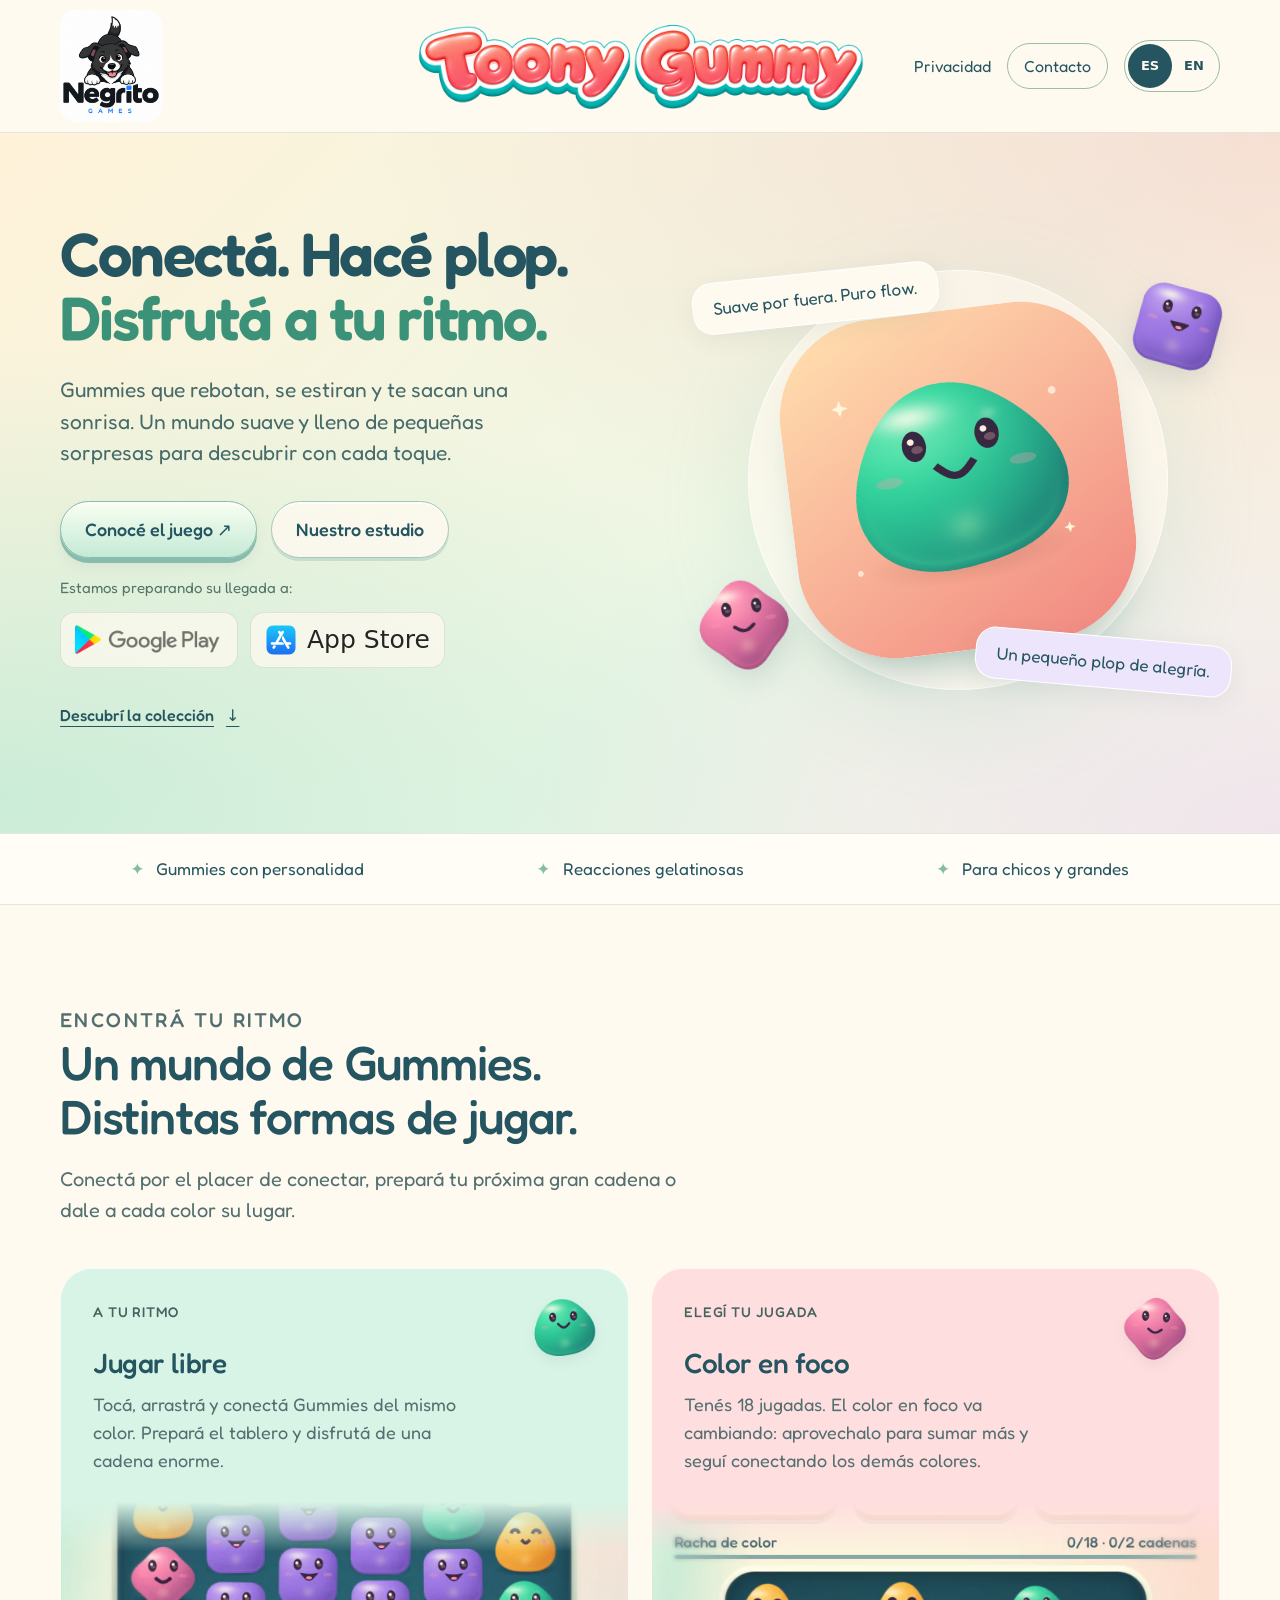
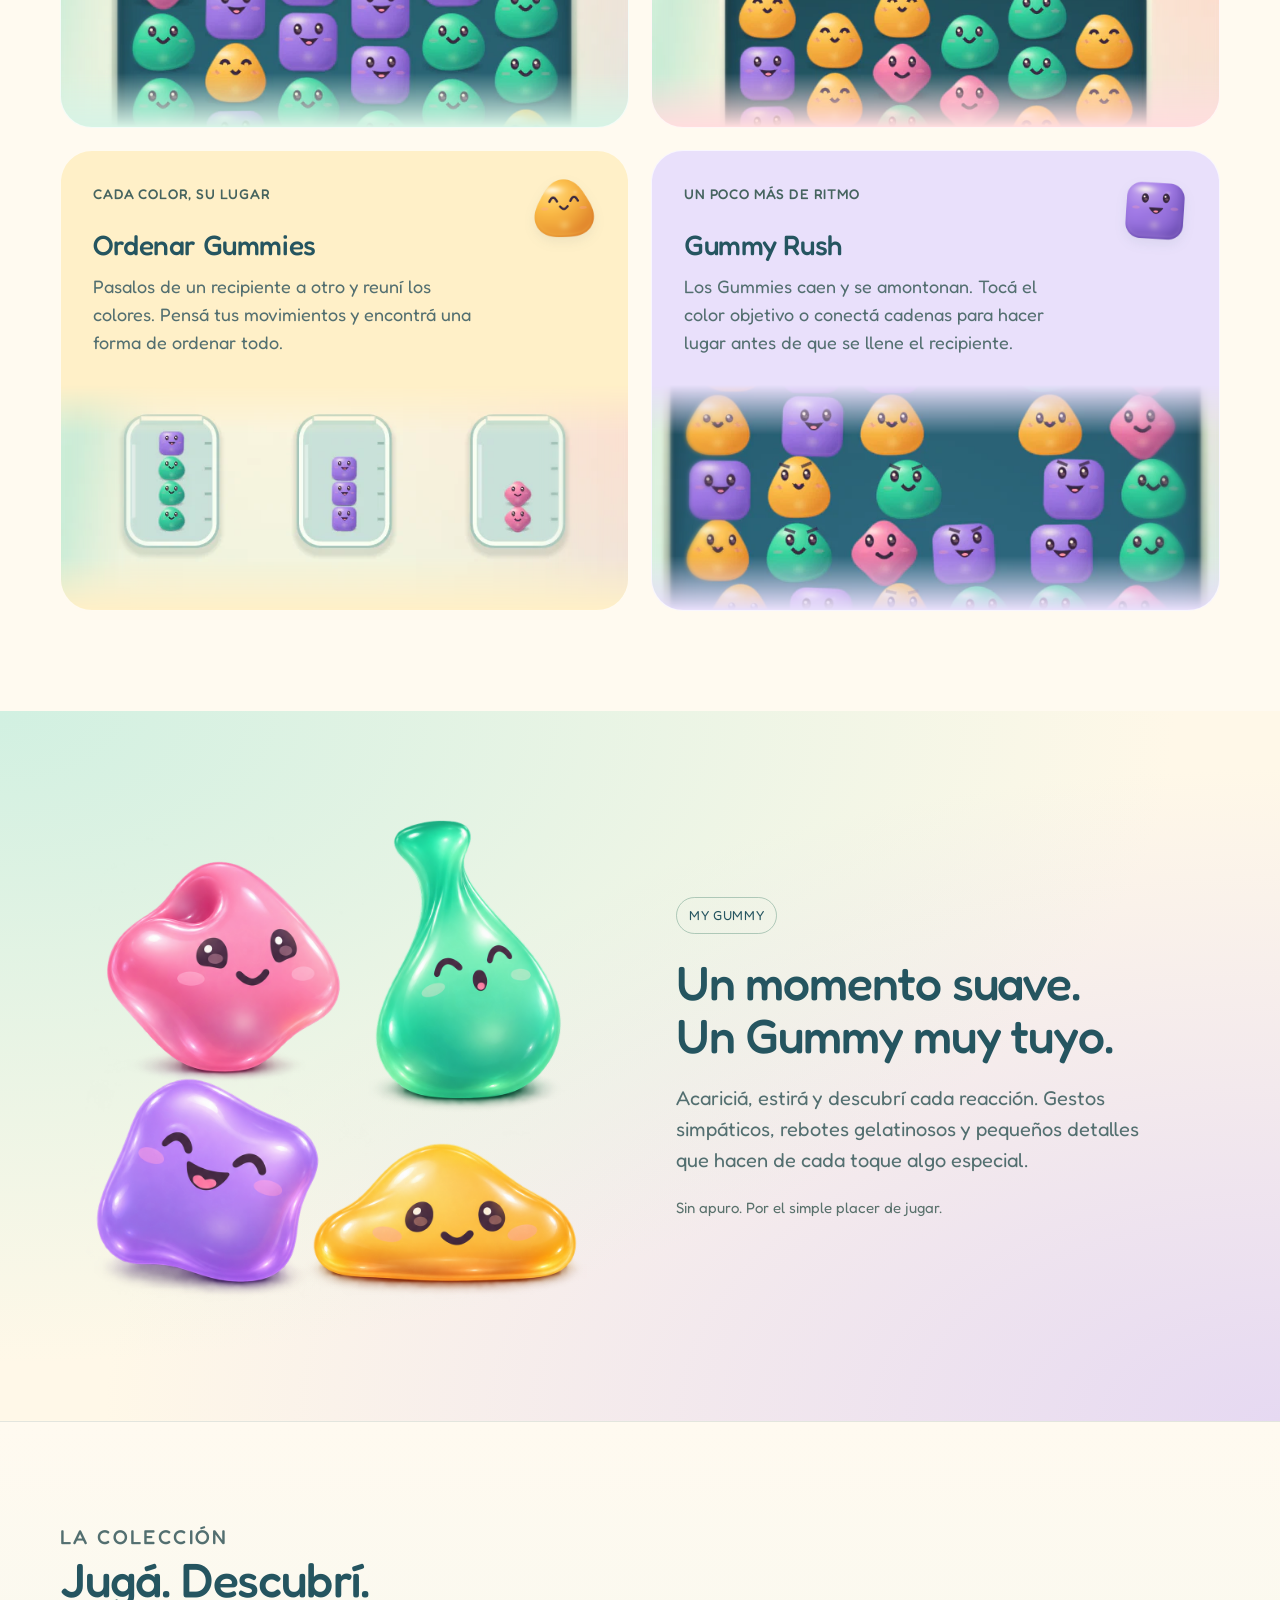
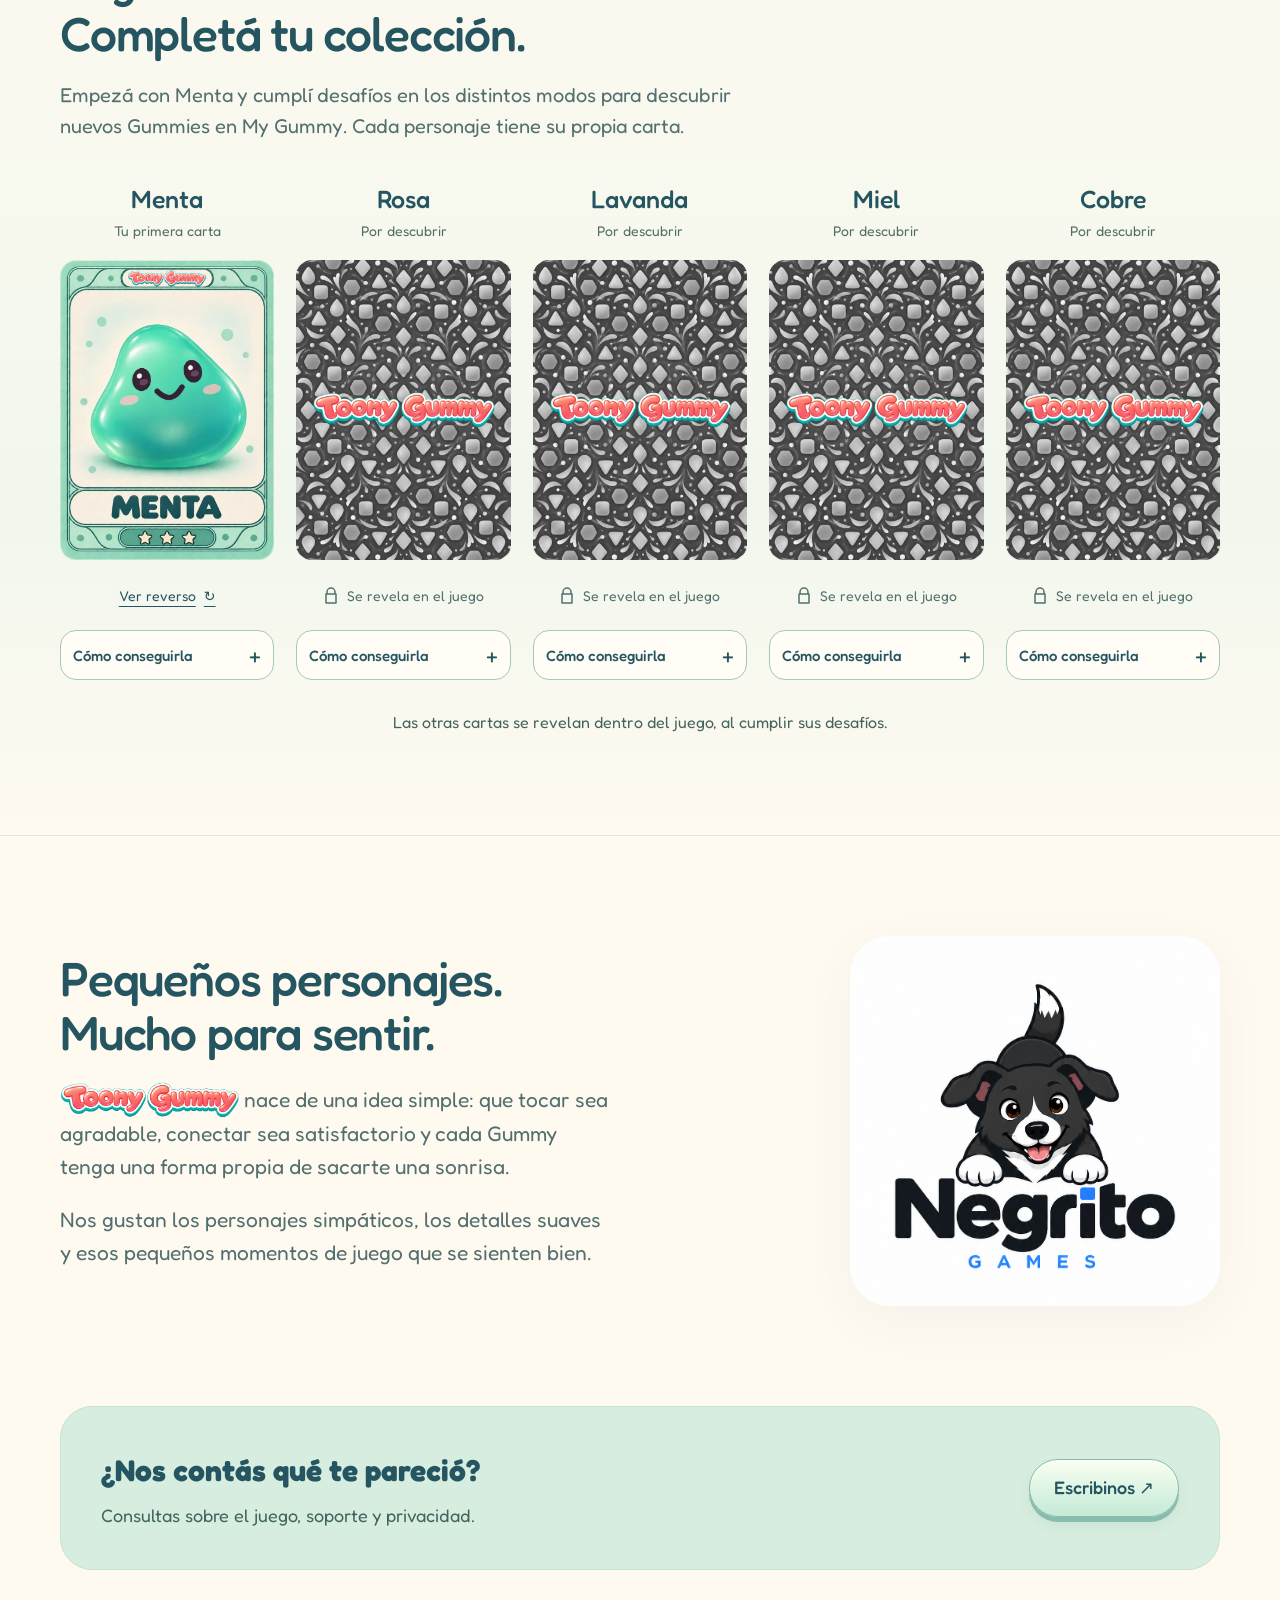
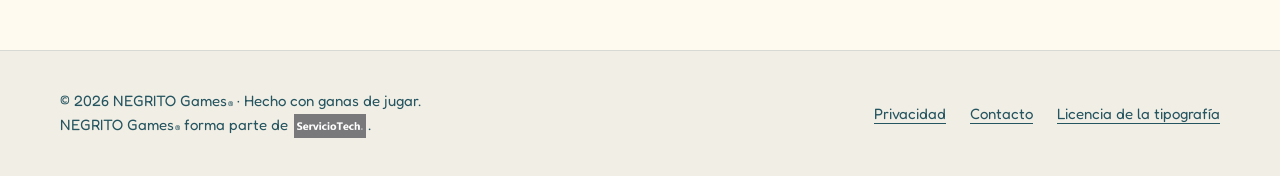
==== commit 6e623149: "Presentar la colección con Menta visible y cuatro cartas ocultas" ====
--- a/index.html
+++ b/index.html
@@ -2,7 +2,7 @@
 <html lang="es-AR"><head><meta charset="utf-8"><meta name="viewport" content="width=device-width,initial-scale=1"><meta name="theme-color" content="#fff3d5">
 <title>NEGRITO Games® · Toony Gummy</title><meta name="description" content="Conocé Toony Gummy: colores para conectar, Gummies para ordenar y personajes con mucha personalidad."><link rel="canonical" href="https://www.negritogames.com.ar/"><link rel="alternate" hreflang="es" href="https://www.negritogames.com.ar/"><link rel="alternate" hreflang="en" href="https://www.negritogames.com.ar/en/"><link rel="alternate" hreflang="x-default" href="https://www.negritogames.com.ar/">
 <meta property="og:title" content="NEGRITO Games® · Toony Gummy"><meta property="og:description" content="Conocé Toony Gummy: colores para conectar, Gummies para ordenar y personajes con mucha personalidad."><meta property="og:type" content="website"><meta property="og:url" content="https://www.negritogames.com.ar/"><meta property="og:image" content="https://www.negritogames.com.ar/assets/toony-icon.png">
-<link rel="icon" type="image/png" href="./assets/toony-icon.png"><link rel="stylesheet" href="./site.css?v=5ced08537442"></head>
+<link rel="icon" type="image/png" href="./assets/toony-icon.png"><link rel="stylesheet" href="./site.css?v=c71c545e3f3b"></head>
 <body><a class="skip" href="#contenido">Ir al contenido</a>
 <header class="topbar"><div class="wrap nav nav-with-game">
 <a class="studio" href="./" aria-label="NEGRITO Games®, inicio"><span class="studio-crop"><img src="./assets/negrito-games.png?v=21ca5c7ddd40" width="941" height="1672" alt="Logo de NEGRITO Games"></span></a>
@@ -14,7 +14,7 @@
 <h1>Conectá. Hacé plop.<br><em>Disfrutá a tu ritmo.</em></h1>
 <p class="hero-copy">Gummies que rebotan, se estiran y te sacan una sonrisa. Un mundo suave y lleno de pequeñas sorpresas para descubrir con cada toque.</p>
 <div class="actions"><a class="pill primary" href="#modos">Conocé el juego <span aria-hidden="true">&nbsp;↗</span></a><a class="pill secondary" href="#negrito-games">Nuestro estudio</a></div>
-<div class="availability"><p>Estamos preparando su llegada a:</p><ul class="store-platforms" aria-label="Tiendas previstas para el lanzamiento"><li class="store-platform"><img class="google-play-wordmark" src="assets/google-play-wordmark.png?v=2bcef13146c7" width="390" height="75" alt="Google Play"></li><li class="store-platform"><img src="assets/app-store-icon.png?v=76ea0b872384" width="32" height="32" alt=""><span>App Store</span></li></ul></div></div>
+<div class="availability"><p>Estamos preparando su llegada a:</p><ul class="store-platforms" aria-label="Tiendas previstas para el lanzamiento"><li class="store-platform"><img class="google-play-wordmark" src="assets/google-play-wordmark.png?v=2bcef13146c7" width="390" height="75" alt="Google Play"></li><li class="store-platform"><img src="assets/app-store-icon.png?v=76ea0b872384" width="32" height="32" alt=""><span>App Store</span></li></ul></div><a class="collection-jump" href="#coleccion">Descubrí la colección <span aria-hidden="true">↓</span></a></div>
 <div class="gummy-stage"><div class="halo-disc" aria-hidden="true"></div><div class="stage-tag tag-one">Suave por fuera. Puro flow.</div><img class="app-icon" src="assets/toony-icon.png?v=2274e91011d6" width="2048" height="2048" alt="Gummy menta sonriente, icono de Toony Gummy"><img class="hero-friend friend-rosa" src="assets/gummy-rosa.png?v=f80ca1d0c939" width="2048" height="2048" alt="Gummy rosa con su sonrisa dulce"><img class="hero-friend friend-lavanda" src="assets/gummy-lavanda.png?v=4c5a17d1c0e8" width="2048" height="2048" alt="Gummy lavanda sonriente"><div class="stage-tag tag-two">Un pequeño plop de alegría.</div></div>
 </div></section>
 <div class="ribbon"><div class="wrap ribbon-inner"><span><b aria-hidden="true">✦</b> Gummies con personalidad</span><span><b aria-hidden="true">✦</b> Reacciones gelatinosas</span><span><b aria-hidden="true">✦</b> Para chicos y grandes</span></div></div>
@@ -26,6 +26,7 @@
 <article class="mode lavender"><span class="mode-kicker">Un poco más de ritmo</span><img class="mode-gummy" src="assets/gummy-lavanda.png?v=4c5a17d1c0e8" width="2048" height="2048" alt="Gummy lavanda" loading="lazy"><h3>Gummy Rush</h3><p>Los Gummies caen y se amontonan. Tocá el color objetivo o conectá cadenas para hacer lugar antes de que se llene el recipiente.</p><figure class="mode-preview preview-rush"><img src="assets/play-rush.webp?v=1a977c2440d7" width="720" height="1280" alt="Gummies cayendo y apilándose en Gummy Rush" loading="lazy" decoding="async"></figure></article>
 </div></section>
 <section class="section touch-section"><div class="wrap touch-grid"><figure class="touch-art"><img class="my-gummy-poses" src="assets/my-gummy-static-poses.png?v=0e402f2b65c9" width="1254" height="1254" alt="Cuatro Gummies en poses estáticas con volumen 3D: Rosa presionado, Menta estirado, Lavanda con cosquillas y Miel aplastado" loading="lazy" decoding="async"></figure><div class="touch-copy"><span class="small-label">MY GUMMY</span><h2>Un momento suave.<br>Un Gummy muy tuyo.</h2><p>Acariciá, estirá y descubrí cada reacción. Gestos simpáticos, rebotes gelatinosos y pequeños detalles que hacen de cada toque algo especial.</p><p class="plain-note">Sin apuro. Por el simple placer de jugar.</p></div></div></section>
+<section class="section collection-section" id="coleccion" aria-labelledby="collection-title"><div class="wrap"><div class="section-heading"><p class="eyebrow">La colección</p><h2 id="collection-title">Jugá. Descubrí.<br>Completá tu colección.</h2><p>Empezá con Menta y cumplí desafíos en los distintos modos para descubrir nuevos Gummies en My Gummy. Cada personaje tiene su propia carta.</p></div><p class="collection-scroll-hint">Deslizá para recorrer la colección <span aria-hidden="true">→</span></p><ul class="collection-grid" aria-label="Cartas de la colección"><li class="collection-item"><div class="collection-meta"><h3>Menta</h3><p>Tu primera carta</p></div><details class="collection-flip"><summary aria-label="Girar la carta de Menta"><span class="collection-turn" aria-hidden="true"><img class="collection-face" src="assets/card-menta.webp?v=d6a5d7056236" width="720" height="1008" alt="" loading="lazy" decoding="async"><img class="collection-face collection-face-back" src="assets/card-back.webp?v=adda9d8f0c58" width="720" height="1008" alt="" loading="lazy" decoding="async"></span><span class="collection-action"><span class="collection-to-back">Ver reverso</span><span class="collection-to-front">Ver a Menta</span><span aria-hidden="true">↻</span></span></summary><p class="visually-hidden">Reverso gris con el logo original en color. Volvé a activar el control para ver a Menta.</p></details><details class="collection-requirements"><summary>Cómo conseguirla</summary><div><ul><li>Entrá a My Gummy por primera vez y dejá que termine de cargar.</li></ul></div></details></li><li class="collection-item"><div class="collection-meta"><h3>Rosa</h3><p>Por descubrir</p></div><div class="collection-hidden"><img src="assets/card-back.webp?v=adda9d8f0c58" width="720" height="1008" alt="Carta de Rosa oculta: reverso gris con el logo en color" loading="lazy" decoding="async"><p class="collection-action"><svg aria-hidden="true" width="16" height="18" viewBox="0 0 16 18" fill="none"><path d="M4 7V5a4 4 0 0 1 8 0v2M3 7h10v9H3z" stroke="currentColor" stroke-width="1.5" stroke-linecap="round" stroke-linejoin="round"/></svg><span>Se revela en el juego</span></p></div><details class="collection-requirements"><summary>Cómo conseguirla</summary><div><p>Completá ambos desafíos en el juego:</p><ul><li>Conectá 20 cadenas acumuladas en Jugar libre o Color en foco.</li><li>Conectá al menos 8 Gummies en una sola cadena.</li></ul></div></details></li><li class="collection-item"><div class="collection-meta"><h3>Lavanda</h3><p>Por descubrir</p></div><div class="collection-hidden"><img src="assets/card-back.webp?v=adda9d8f0c58" width="720" height="1008" alt="Carta de Lavanda oculta: reverso gris con el logo en color" loading="lazy" decoding="async"><p class="collection-action"><svg aria-hidden="true" width="16" height="18" viewBox="0 0 16 18" fill="none"><path d="M4 7V5a4 4 0 0 1 8 0v2M3 7h10v9H3z" stroke="currentColor" stroke-width="1.5" stroke-linecap="round" stroke-linejoin="round"/></svg><span>Se revela en el juego</span></p></div><details class="collection-requirements"><summary>Cómo conseguirla</summary><div><p>Completá ambos desafíos en el juego:</p><ul><li>Completá 5 partidas de Color en foco.</li><li>Creá 10 especiales en Jugar libre o Color en foco.</li></ul></div></details></li><li class="collection-item"><div class="collection-meta"><h3>Miel</h3><p>Por descubrir</p></div><div class="collection-hidden"><img src="assets/card-back.webp?v=adda9d8f0c58" width="720" height="1008" alt="Carta de Miel oculta: reverso gris con el logo en color" loading="lazy" decoding="async"><p class="collection-action"><svg aria-hidden="true" width="16" height="18" viewBox="0 0 16 18" fill="none"><path d="M4 7V5a4 4 0 0 1 8 0v2M3 7h10v9H3z" stroke="currentColor" stroke-width="1.5" stroke-linecap="round" stroke-linejoin="round"/></svg><span>Se revela en el juego</span></p></div><details class="collection-requirements"><summary>Cómo conseguirla</summary><div><p>Completá ambos desafíos en el juego:</p><ul><li>Superá los primeros 30 niveles de Ordenar Gummies.</li><li>Alcanzá 500 puntos en una partida de Gummy Rush.</li></ul></div></details></li><li class="collection-item"><div class="collection-meta"><h3>Cobre</h3><p>Por descubrir</p></div><div class="collection-hidden"><img src="assets/card-back.webp?v=adda9d8f0c58" width="720" height="1008" alt="Carta de Cobre oculta: reverso gris con el logo en color" loading="lazy" decoding="async"><p class="collection-action"><svg aria-hidden="true" width="16" height="18" viewBox="0 0 16 18" fill="none"><path d="M4 7V5a4 4 0 0 1 8 0v2M3 7h10v9H3z" stroke="currentColor" stroke-width="1.5" stroke-linecap="round" stroke-linejoin="round"/></svg><span>Se revela en el juego</span></p></div><details class="collection-requirements"><summary>Cómo conseguirla</summary><div><p>Completá ambos desafíos en el juego:</p><ul><li>Superá los primeros 100 niveles de Ordenar Gummies.</li><li>Superá los 1000 puntos en una partida de Gummy Rush.</li></ul></div></details></li></ul><p class="collection-note">Las otras cartas se revelan dentro del juego, al cumplir sus desafíos.</p></div></section>
 <section class="section wrap" id="negrito-games"><div class="about-grid"><div class="about-copy"><h2>Pequeños personajes.<br>Mucho para sentir.</h2><p><span class="toony-wordmark"><img src="./assets/toony-gummy.png?v=daf565818d6a" width="2172" height="724" alt="Toony Gummy"></span> nace de una idea simple: que tocar sea agradable, conectar sea satisfactorio y cada Gummy tenga una forma propia de sacarte una sonrisa.</p><p>Nos gustan los personajes simpáticos, los detalles suaves y esos pequeños momentos de juego que se sienten bien.</p></div><figure class="brand-card"><img src="assets/negrito-games.png?v=21ca5c7ddd40" width="941" height="1672" alt="Negrito, el perrito del logo de NEGRITO Games" loading="lazy"></figure></div></section>
 <section class="wrap" style="padding-bottom:80px"><div class="contact-band"><div><h2>¿Nos contás qué te pareció?</h2><p>Consultas sobre el juego, soporte y privacidad.</p></div><a class="pill primary" href="mailto:serviciotechchivilcoy@gmail.com">Escribinos <span aria-hidden="true">&nbsp;↗</span></a></div></section>
 </main><footer class="footer"><div class="wrap footer-inner"><div><span>© 2026 NEGRITO Games<span class="registered">®</span> · Hecho con ganas de jugar.</span><br><span>NEGRITO Games<span class="registered">®</span> forma parte de <a class="serviciotech-link" href="https://www.serviciotech.com.ar/" target="_blank" rel="noopener noreferrer"><img class="serviciotech-logo" src="./assets/serviciotech-logo.png?v=439c7f5a1507" width="480" height="160" alt="ServicioTech®"></a>.</span></div><div class="footer-links"><a href="./toony-gummy/privacidad/">Privacidad</a><a href="mailto:serviciotechchivilcoy@gmail.com">Contacto</a><a href="./assets/OFL.txt">Licencia de la tipografía</a></div></div></footer></body></html>
--- a/site.css
+++ b/site.css
@@ -58,4 +58,16 @@
 .touch-section{background:radial-gradient(ellipse at 0 0,#d1f0e1,transparent 65%),radial-gradient(ellipse at 100% 100%,#e6d9f2,transparent 65%),#fff8e8}
 .footer .serviciotech-link{width:4.8em}
 @media(max-width:650px){.hero-grid>div:first-child{min-width:0;width:100%;text-align:center}.hero h1,.hero-copy{margin-inline:auto}.hero .actions,.hero .store-platforms{display:grid;grid-template-columns:repeat(2,minmax(0,1fr));gap:10px;width:100%;max-width:390px;margin-inline:auto}.hero .actions{align-items:stretch}.hero .actions .pill{min-width:0;min-height:54px;padding:12px 10px;font-size:15px}.hero .availability{text-align:center}}
+.collection-jump{display:inline-flex;align-items:center;gap:12px;margin-top:26px;min-height:44px;font-size:16px;font-weight:500;text-underline-offset:5px;text-decoration-thickness:1px}
+.collection-section{background:linear-gradient(180deg,#fffaf0,#f1f7ed 68%,#fffaf0);border-block:1px solid var(--line)}
+.collection-section .section-heading{max-width:720px}.collection-grid{display:grid;grid-template-columns:repeat(5,minmax(0,1fr));align-items:start;gap:22px;list-style:none;margin:0;padding:0}
+.collection-item{min-width:0}.collection-meta{margin-bottom:18px;text-align:center}.collection-meta h3{font-size:25px;font-weight:500;line-height:1.2;margin:0 0 6px}.collection-meta p{font-size:14px;margin:0;color:#536f65}
+.collection-flip{position:relative}.collection-flip>summary{display:block;cursor:pointer;list-style:none;border-radius:14px}.collection-flip>summary::-webkit-details-marker{display:none}.collection-turn{display:grid;position:relative;aspect-ratio:5/7;transform-style:preserve-3d;transition:transform .65s cubic-bezier(.2,.7,.25,1)}
+.collection-face{grid-area:1/1;display:block;width:100%;height:100%;object-fit:contain;backface-visibility:hidden;-webkit-backface-visibility:hidden}.collection-face-back{transform:rotateY(180deg)}.collection-flip[open] .collection-turn{transform:rotateY(180deg)}
+.collection-hidden>img{display:block;width:100%;height:auto;aspect-ratio:5/7;object-fit:contain}.collection-action{display:flex;align-items:center;justify-content:center;gap:8px;min-height:52px;margin:10px 0 0;font-size:14px;line-height:1.3;text-align:center;color:#46645c}.collection-flip .collection-action{color:var(--ink);text-decoration:underline;text-underline-offset:5px}.collection-action svg{flex-shrink:0}
+.collection-to-front{display:none}.collection-flip[open] .collection-to-front{display:inline}.collection-flip[open] .collection-to-back{display:none}
+.collection-requirements{margin-top:8px;border:1px solid #a6c8b8;border-radius:16px;background:#fffdf6}.collection-requirements>summary{display:flex;align-items:center;justify-content:space-between;gap:8px;min-height:48px;padding:12px;font-size:15px;font-weight:500;line-height:1.3;cursor:pointer;list-style:none}.collection-requirements>summary::-webkit-details-marker{display:none}.collection-requirements>summary:after{content:'+';font-size:22px;line-height:1;font-weight:400}.collection-requirements[open]>summary:after{content:'−'}.collection-requirements>div{padding:0 14px 16px;font-size:15px;line-height:1.55}.collection-requirements p{margin:0 0 10px;color:#31565d}.collection-requirements ul{margin:0;padding-left:19px;color:#31565d}.collection-requirements li+li{margin-top:10px}
+.collection-note{max-width:650px;margin:30px auto 0;text-align:center;font-size:16px;color:#46645c!important}.collection-scroll-hint{display:none}.visually-hidden{position:absolute;width:1px;height:1px;padding:0;margin:-1px;overflow:hidden;clip:rect(0,0,0,0);white-space:nowrap;border:0}
+@media(max-width:1100px){.collection-grid{gap:14px}.collection-meta h3{font-size:23px}.collection-action{font-size:13px}.collection-requirements>summary{font-size:14px;padding-inline:10px}}
+@media(max-width:850px){.collection-scroll-hint{display:flex;align-items:center;justify-content:space-between;gap:16px;margin:0 0 12px;font-size:14px;color:#46645c!important}.collection-grid{grid-template-columns:none;grid-auto-flow:column;grid-auto-columns:min(68vw,280px);gap:24px;overflow-x:auto;overscroll-behavior-x:contain;scroll-snap-type:x mandatory;scroll-padding-inline:8px;padding:8px 8px 22px;margin-inline:-8px;scrollbar-width:thin;scrollbar-color:#88bcae #e2eee5}.collection-item{scroll-snap-align:start;scroll-snap-stop:always}.collection-action{font-size:15px}.collection-meta h3{font-size:26px}.collection-meta p{font-size:15px}.collection-requirements>summary{font-size:16px;padding:14px}.collection-requirements>div{font-size:16px}}
 @media(prefers-reduced-motion:reduce){html{scroll-behavior:auto}*,*:before,*:after{animation:none!important;transition:none!important}}
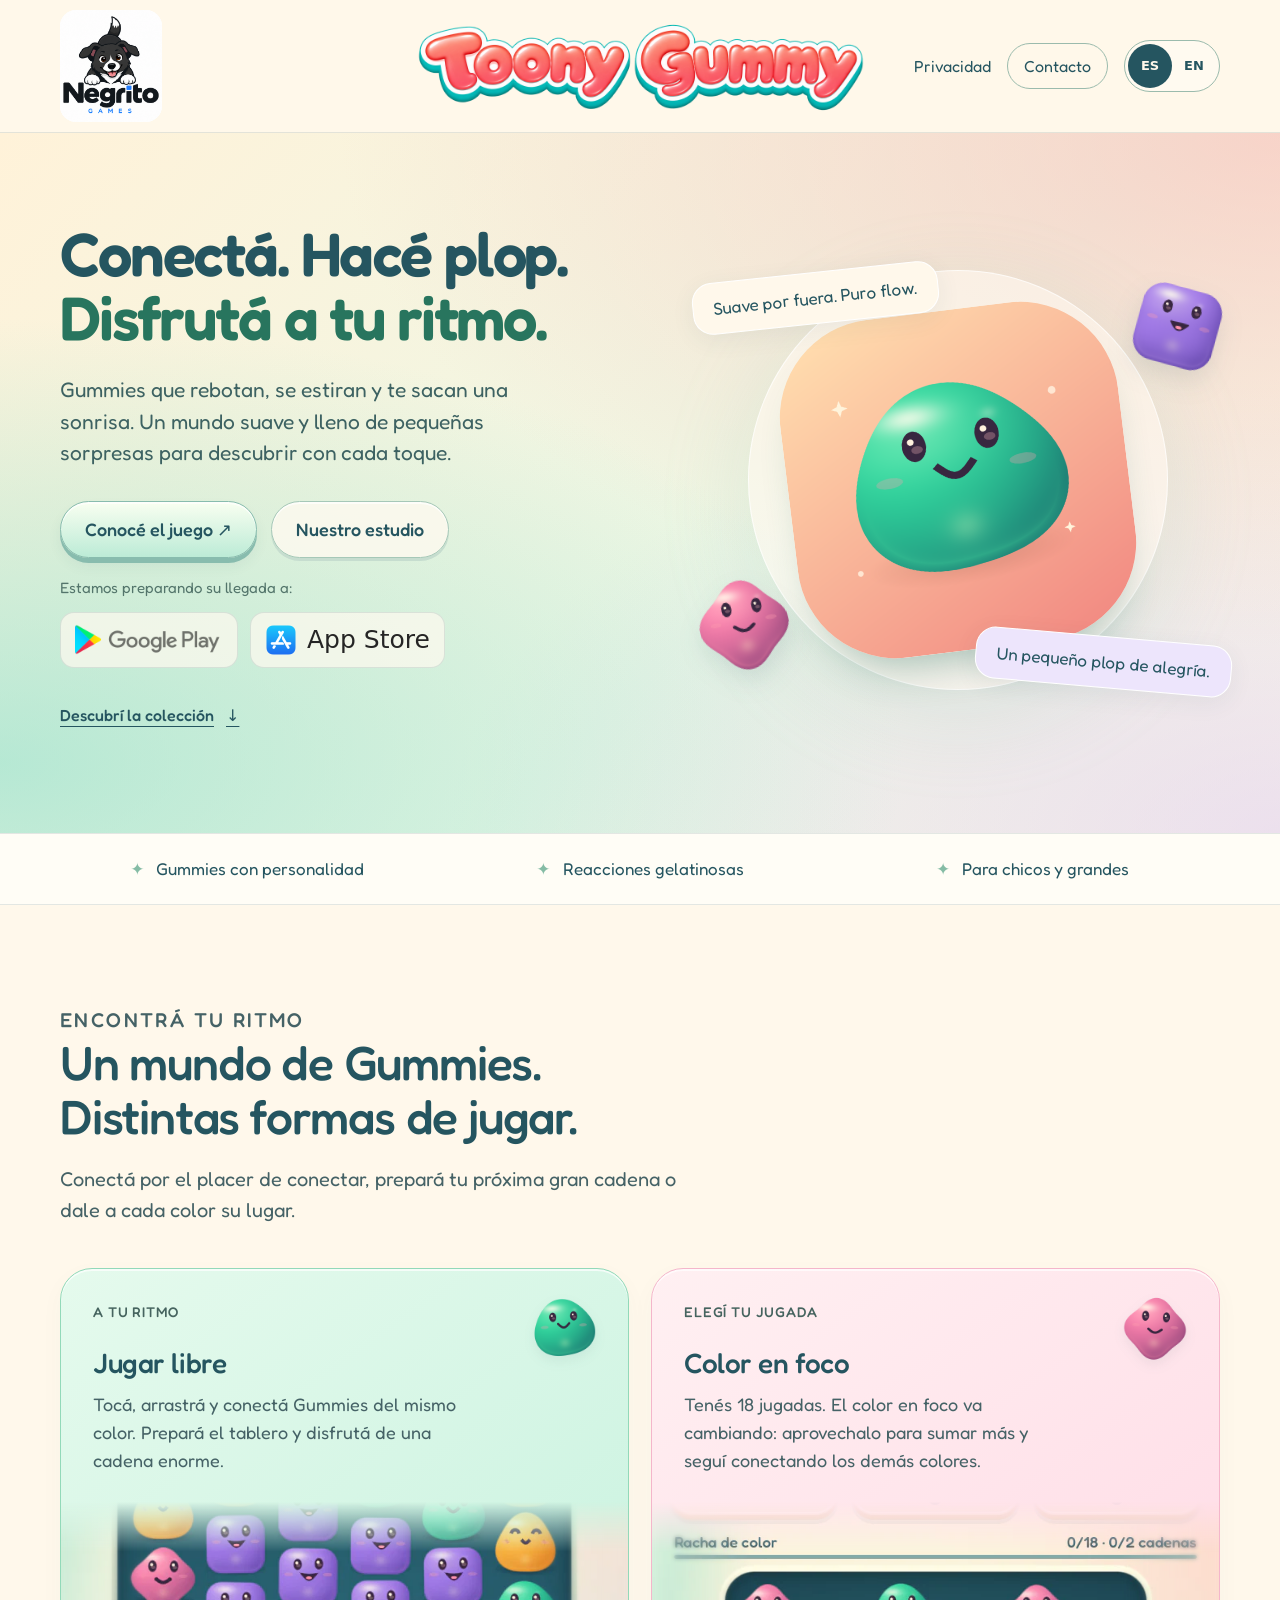
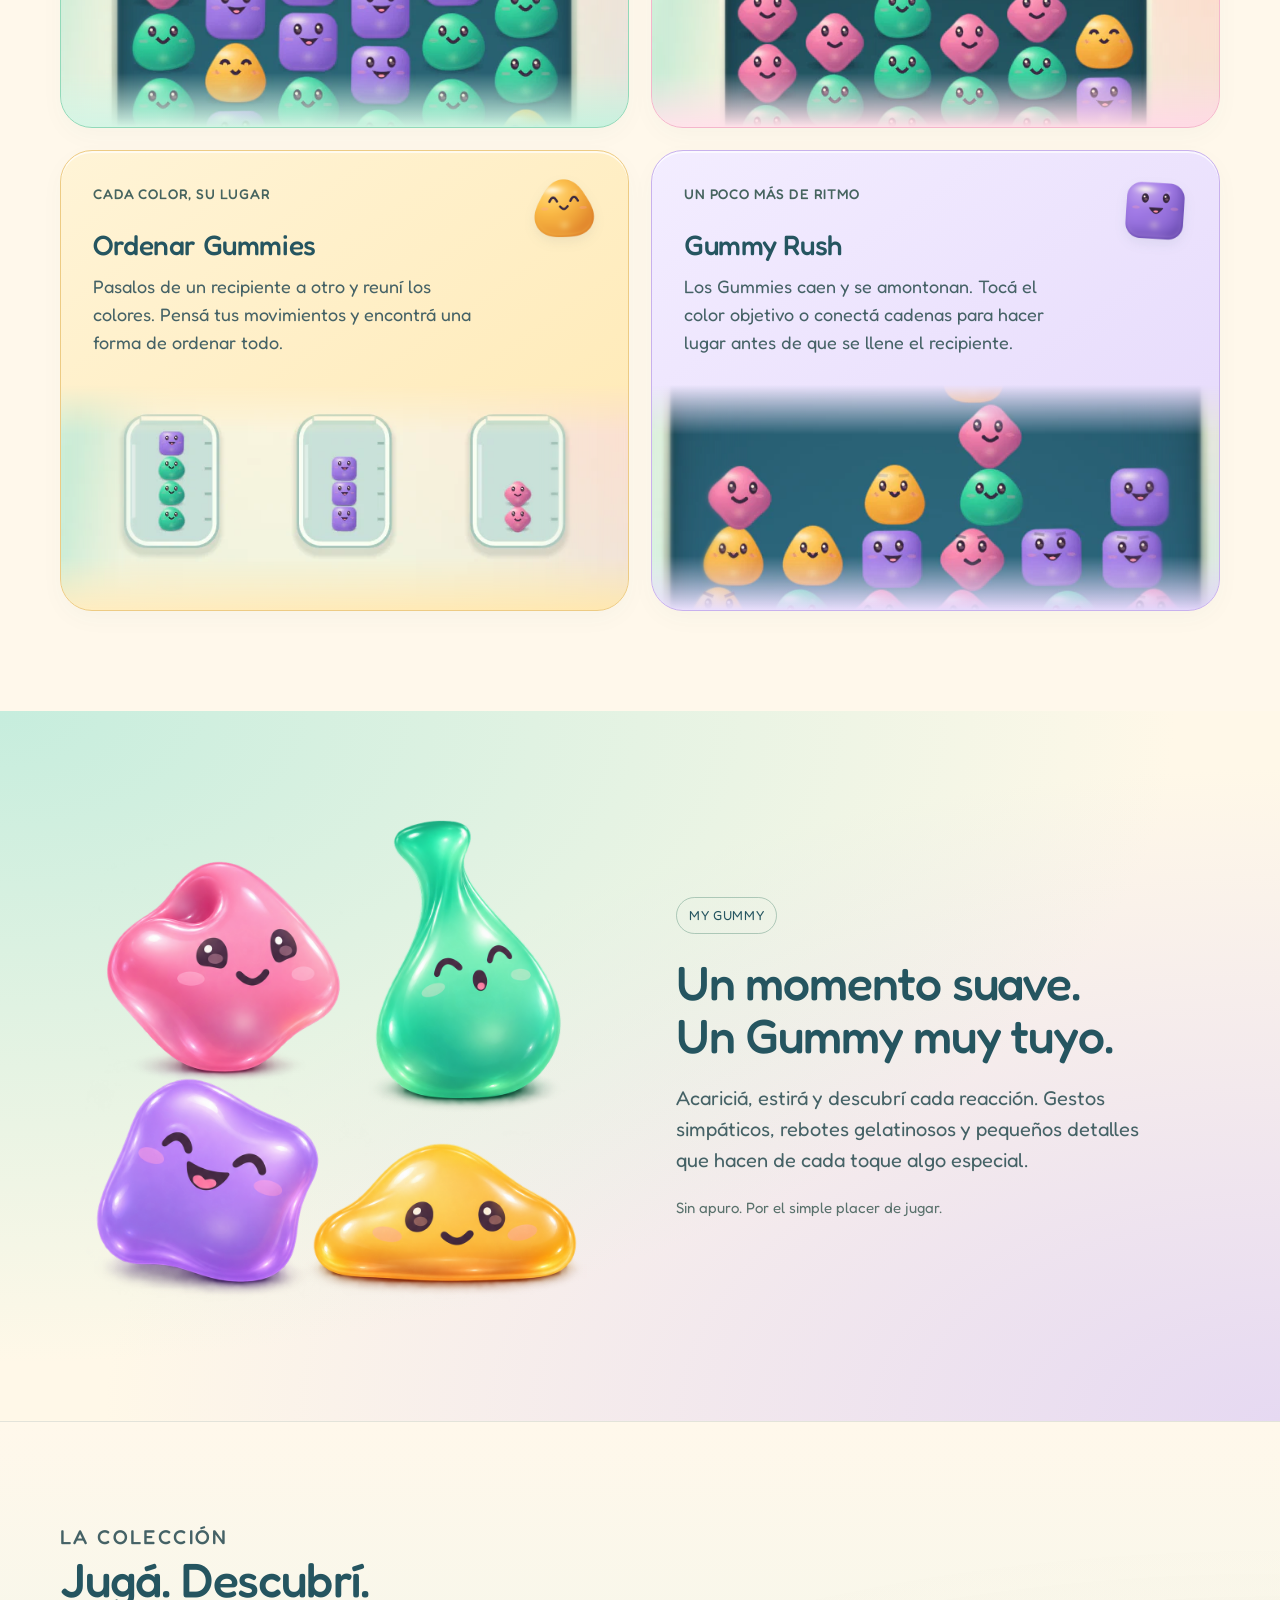
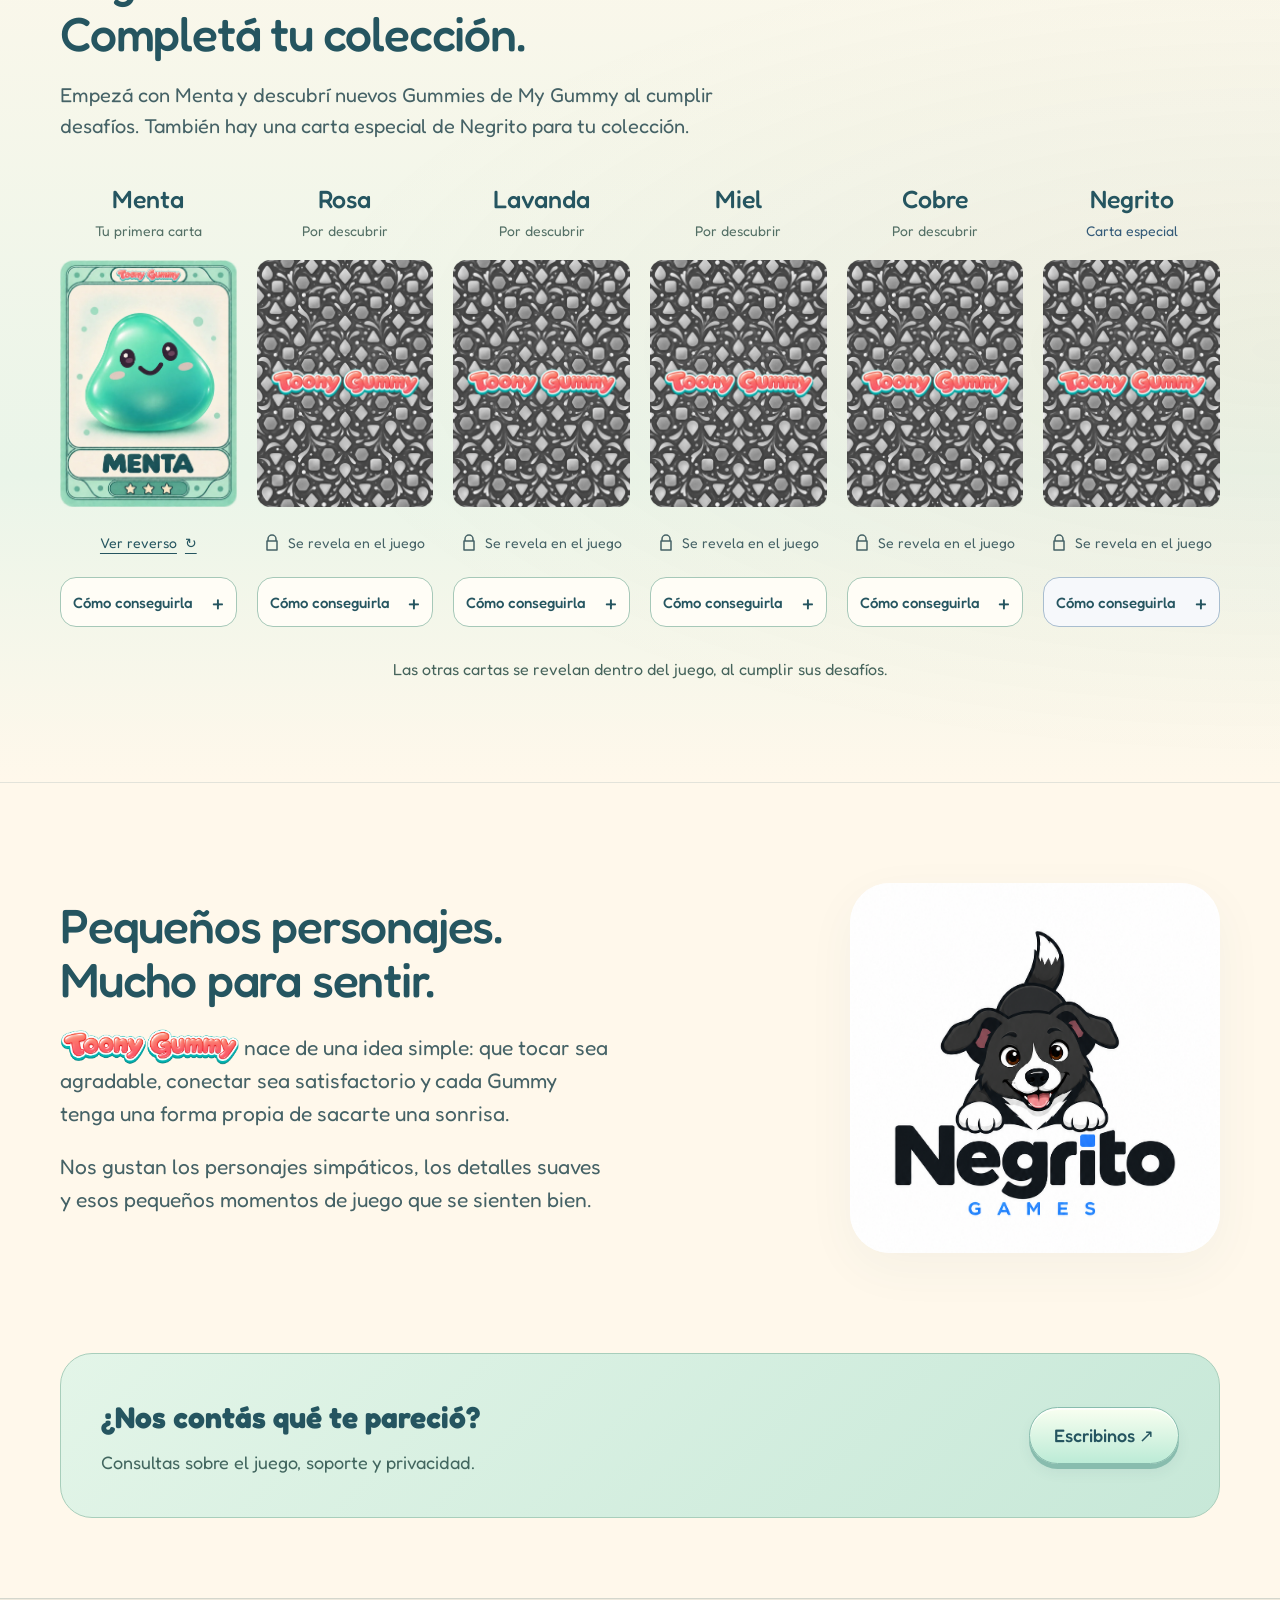
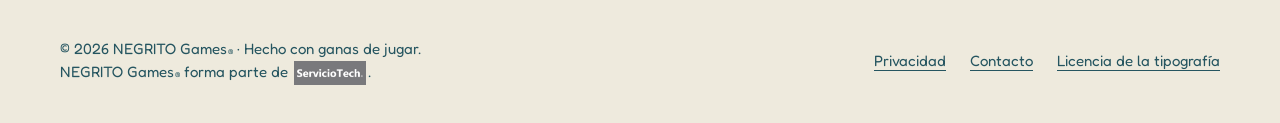
==== commit 6a1f3d5a: "Actualizar paleta, capturas y colección con Negrito" ====
--- a/index.html
+++ b/index.html
@@ -2,7 +2,7 @@
 <html lang="es-AR"><head><meta charset="utf-8"><meta name="viewport" content="width=device-width,initial-scale=1"><meta name="theme-color" content="#fff3d5">
 <title>NEGRITO Games® · Toony Gummy</title><meta name="description" content="Conocé Toony Gummy: colores para conectar, Gummies para ordenar y personajes con mucha personalidad."><link rel="canonical" href="https://www.negritogames.com.ar/"><link rel="alternate" hreflang="es" href="https://www.negritogames.com.ar/"><link rel="alternate" hreflang="en" href="https://www.negritogames.com.ar/en/"><link rel="alternate" hreflang="x-default" href="https://www.negritogames.com.ar/">
 <meta property="og:title" content="NEGRITO Games® · Toony Gummy"><meta property="og:description" content="Conocé Toony Gummy: colores para conectar, Gummies para ordenar y personajes con mucha personalidad."><meta property="og:type" content="website"><meta property="og:url" content="https://www.negritogames.com.ar/"><meta property="og:image" content="https://www.negritogames.com.ar/assets/toony-icon.png">
-<link rel="icon" type="image/png" href="./assets/toony-icon.png"><link rel="stylesheet" href="./site.css?v=c71c545e3f3b"></head>
+<link rel="icon" type="image/png" href="./assets/toony-icon.png"><link rel="stylesheet" href="./site.css?v=e5e79763d32f"></head>
 <body><a class="skip" href="#contenido">Ir al contenido</a>
 <header class="topbar"><div class="wrap nav nav-with-game">
 <a class="studio" href="./" aria-label="NEGRITO Games®, inicio"><span class="studio-crop"><img src="./assets/negrito-games.png?v=21ca5c7ddd40" width="941" height="1672" alt="Logo de NEGRITO Games"></span></a>
@@ -20,13 +20,13 @@
 <div class="ribbon"><div class="wrap ribbon-inner"><span><b aria-hidden="true">✦</b> Gummies con personalidad</span><span><b aria-hidden="true">✦</b> Reacciones gelatinosas</span><span><b aria-hidden="true">✦</b> Para chicos y grandes</span></div></div>
 <section class="section wrap" id="modos"><div class="section-heading"><p class="eyebrow">Encontrá tu ritmo</p><h2>Un mundo de Gummies.<br>Distintas formas de jugar.</h2><p>Conectá por el placer de conectar, prepará tu próxima gran cadena o dale a cada color su lugar.</p></div>
 <div class="modes">
-<article class="mode mint"><span class="mode-kicker">A tu ritmo</span><img class="mode-gummy" src="assets/gummy-menta.png?v=a4ef413a8108" width="2048" height="2048" alt="Gummy menta" loading="lazy"><h3>Jugar libre</h3><p>Tocá, arrastrá y conectá Gummies del mismo color. Prepará el tablero y disfrutá de una cadena enorme.</p><figure class="mode-preview preview-libre"><img src="assets/play-libre.webp?v=3130c08af264" width="720" height="1280" alt="Un detalle del tablero de Jugar libre" loading="lazy" decoding="async"></figure></article>
-<article class="mode pink"><span class="mode-kicker">Elegí tu jugada</span><img class="mode-gummy" src="assets/gummy-rosa.png?v=f80ca1d0c939" width="2048" height="2048" alt="Gummy rosa" loading="lazy"><h3>Color en foco</h3><p>Tenés 18 jugadas. El color en foco va cambiando: aprovechalo para sumar más y seguí conectando los demás colores.</p><figure class="mode-preview preview-foco"><img src="assets/play-foco.webp?v=9d4c5ec59590" width="720" height="1280" alt="El objetivo y los Gummies de Color en foco" loading="lazy" decoding="async"></figure></article>
-<article class="mode honey"><span class="mode-kicker">Cada color, su lugar</span><img class="mode-gummy" src="assets/gummy-miel.png?v=de48579c2db1" width="2048" height="2048" alt="Gummy miel" loading="lazy"><h3>Ordenar Gummies</h3><p>Pasalos de un recipiente a otro y reuní los colores. Pensá tus movimientos y encontrá una forma de ordenar todo.</p><figure class="mode-preview preview-ordenar"><img src="assets/play-ordenar.webp?v=a91ad2ce687b" width="720" height="1280" alt="Recipientes de una partida de Ordenar Gummies" loading="lazy" decoding="async"></figure></article>
-<article class="mode lavender"><span class="mode-kicker">Un poco más de ritmo</span><img class="mode-gummy" src="assets/gummy-lavanda.png?v=4c5a17d1c0e8" width="2048" height="2048" alt="Gummy lavanda" loading="lazy"><h3>Gummy Rush</h3><p>Los Gummies caen y se amontonan. Tocá el color objetivo o conectá cadenas para hacer lugar antes de que se llene el recipiente.</p><figure class="mode-preview preview-rush"><img src="assets/play-rush.webp?v=1a977c2440d7" width="720" height="1280" alt="Gummies cayendo y apilándose en Gummy Rush" loading="lazy" decoding="async"></figure></article>
+<article class="mode mint"><span class="mode-kicker">A tu ritmo</span><img class="mode-gummy" src="assets/gummy-menta.png?v=a4ef413a8108" width="2048" height="2048" alt="Gummy menta" loading="lazy"><h3>Jugar libre</h3><p>Tocá, arrastrá y conectá Gummies del mismo color. Prepará el tablero y disfrutá de una cadena enorme.</p><figure class="mode-preview preview-libre"><img src="assets/play-libre.webp?v=eaea59086145" width="720" height="1280" alt="Un detalle del tablero de Jugar libre" loading="lazy" decoding="async"></figure></article>
+<article class="mode pink"><span class="mode-kicker">Elegí tu jugada</span><img class="mode-gummy" src="assets/gummy-rosa.png?v=f80ca1d0c939" width="2048" height="2048" alt="Gummy rosa" loading="lazy"><h3>Color en foco</h3><p>Tenés 18 jugadas. El color en foco va cambiando: aprovechalo para sumar más y seguí conectando los demás colores.</p><figure class="mode-preview preview-foco"><img src="assets/play-foco.webp?v=63ad28a6e670" width="720" height="1280" alt="El objetivo y los Gummies de Color en foco" loading="lazy" decoding="async"></figure></article>
+<article class="mode honey"><span class="mode-kicker">Cada color, su lugar</span><img class="mode-gummy" src="assets/gummy-miel.png?v=de48579c2db1" width="2048" height="2048" alt="Gummy miel" loading="lazy"><h3>Ordenar Gummies</h3><p>Pasalos de un recipiente a otro y reuní los colores. Pensá tus movimientos y encontrá una forma de ordenar todo.</p><figure class="mode-preview preview-ordenar"><img src="assets/play-ordenar.webp?v=79db1a5fb711" width="720" height="1280" alt="Recipientes de una partida de Ordenar Gummies" loading="lazy" decoding="async"></figure></article>
+<article class="mode lavender"><span class="mode-kicker">Un poco más de ritmo</span><img class="mode-gummy" src="assets/gummy-lavanda.png?v=4c5a17d1c0e8" width="2048" height="2048" alt="Gummy lavanda" loading="lazy"><h3>Gummy Rush</h3><p>Los Gummies caen y se amontonan. Tocá el color objetivo o conectá cadenas para hacer lugar antes de que se llene el recipiente.</p><figure class="mode-preview preview-rush"><img src="assets/play-rush.webp?v=98f9e72c7d3a" width="720" height="1280" alt="Gummies cayendo y apilándose en Gummy Rush" loading="lazy" decoding="async"></figure></article>
 </div></section>
 <section class="section touch-section"><div class="wrap touch-grid"><figure class="touch-art"><img class="my-gummy-poses" src="assets/my-gummy-static-poses.png?v=0e402f2b65c9" width="1254" height="1254" alt="Cuatro Gummies en poses estáticas con volumen 3D: Rosa presionado, Menta estirado, Lavanda con cosquillas y Miel aplastado" loading="lazy" decoding="async"></figure><div class="touch-copy"><span class="small-label">MY GUMMY</span><h2>Un momento suave.<br>Un Gummy muy tuyo.</h2><p>Acariciá, estirá y descubrí cada reacción. Gestos simpáticos, rebotes gelatinosos y pequeños detalles que hacen de cada toque algo especial.</p><p class="plain-note">Sin apuro. Por el simple placer de jugar.</p></div></div></section>
-<section class="section collection-section" id="coleccion" aria-labelledby="collection-title"><div class="wrap"><div class="section-heading"><p class="eyebrow">La colección</p><h2 id="collection-title">Jugá. Descubrí.<br>Completá tu colección.</h2><p>Empezá con Menta y cumplí desafíos en los distintos modos para descubrir nuevos Gummies en My Gummy. Cada personaje tiene su propia carta.</p></div><p class="collection-scroll-hint">Deslizá para recorrer la colección <span aria-hidden="true">→</span></p><ul class="collection-grid" aria-label="Cartas de la colección"><li class="collection-item"><div class="collection-meta"><h3>Menta</h3><p>Tu primera carta</p></div><details class="collection-flip"><summary aria-label="Girar la carta de Menta"><span class="collection-turn" aria-hidden="true"><img class="collection-face" src="assets/card-menta.webp?v=d6a5d7056236" width="720" height="1008" alt="" loading="lazy" decoding="async"><img class="collection-face collection-face-back" src="assets/card-back.webp?v=adda9d8f0c58" width="720" height="1008" alt="" loading="lazy" decoding="async"></span><span class="collection-action"><span class="collection-to-back">Ver reverso</span><span class="collection-to-front">Ver a Menta</span><span aria-hidden="true">↻</span></span></summary><p class="visually-hidden">Reverso gris con el logo original en color. Volvé a activar el control para ver a Menta.</p></details><details class="collection-requirements"><summary>Cómo conseguirla</summary><div><ul><li>Entrá a My Gummy por primera vez y dejá que termine de cargar.</li></ul></div></details></li><li class="collection-item"><div class="collection-meta"><h3>Rosa</h3><p>Por descubrir</p></div><div class="collection-hidden"><img src="assets/card-back.webp?v=adda9d8f0c58" width="720" height="1008" alt="Carta de Rosa oculta: reverso gris con el logo en color" loading="lazy" decoding="async"><p class="collection-action"><svg aria-hidden="true" width="16" height="18" viewBox="0 0 16 18" fill="none"><path d="M4 7V5a4 4 0 0 1 8 0v2M3 7h10v9H3z" stroke="currentColor" stroke-width="1.5" stroke-linecap="round" stroke-linejoin="round"/></svg><span>Se revela en el juego</span></p></div><details class="collection-requirements"><summary>Cómo conseguirla</summary><div><p>Completá ambos desafíos en el juego:</p><ul><li>Conectá 20 cadenas acumuladas en Jugar libre o Color en foco.</li><li>Conectá al menos 8 Gummies en una sola cadena.</li></ul></div></details></li><li class="collection-item"><div class="collection-meta"><h3>Lavanda</h3><p>Por descubrir</p></div><div class="collection-hidden"><img src="assets/card-back.webp?v=adda9d8f0c58" width="720" height="1008" alt="Carta de Lavanda oculta: reverso gris con el logo en color" loading="lazy" decoding="async"><p class="collection-action"><svg aria-hidden="true" width="16" height="18" viewBox="0 0 16 18" fill="none"><path d="M4 7V5a4 4 0 0 1 8 0v2M3 7h10v9H3z" stroke="currentColor" stroke-width="1.5" stroke-linecap="round" stroke-linejoin="round"/></svg><span>Se revela en el juego</span></p></div><details class="collection-requirements"><summary>Cómo conseguirla</summary><div><p>Completá ambos desafíos en el juego:</p><ul><li>Completá 5 partidas de Color en foco.</li><li>Creá 10 especiales en Jugar libre o Color en foco.</li></ul></div></details></li><li class="collection-item"><div class="collection-meta"><h3>Miel</h3><p>Por descubrir</p></div><div class="collection-hidden"><img src="assets/card-back.webp?v=adda9d8f0c58" width="720" height="1008" alt="Carta de Miel oculta: reverso gris con el logo en color" loading="lazy" decoding="async"><p class="collection-action"><svg aria-hidden="true" width="16" height="18" viewBox="0 0 16 18" fill="none"><path d="M4 7V5a4 4 0 0 1 8 0v2M3 7h10v9H3z" stroke="currentColor" stroke-width="1.5" stroke-linecap="round" stroke-linejoin="round"/></svg><span>Se revela en el juego</span></p></div><details class="collection-requirements"><summary>Cómo conseguirla</summary><div><p>Completá ambos desafíos en el juego:</p><ul><li>Superá los primeros 30 niveles de Ordenar Gummies.</li><li>Alcanzá 500 puntos en una partida de Gummy Rush.</li></ul></div></details></li><li class="collection-item"><div class="collection-meta"><h3>Cobre</h3><p>Por descubrir</p></div><div class="collection-hidden"><img src="assets/card-back.webp?v=adda9d8f0c58" width="720" height="1008" alt="Carta de Cobre oculta: reverso gris con el logo en color" loading="lazy" decoding="async"><p class="collection-action"><svg aria-hidden="true" width="16" height="18" viewBox="0 0 16 18" fill="none"><path d="M4 7V5a4 4 0 0 1 8 0v2M3 7h10v9H3z" stroke="currentColor" stroke-width="1.5" stroke-linecap="round" stroke-linejoin="round"/></svg><span>Se revela en el juego</span></p></div><details class="collection-requirements"><summary>Cómo conseguirla</summary><div><p>Completá ambos desafíos en el juego:</p><ul><li>Superá los primeros 100 niveles de Ordenar Gummies.</li><li>Superá los 1000 puntos en una partida de Gummy Rush.</li></ul></div></details></li></ul><p class="collection-note">Las otras cartas se revelan dentro del juego, al cumplir sus desafíos.</p></div></section>
+<section class="section collection-section" id="coleccion" aria-labelledby="collection-title"><div class="wrap"><div class="section-heading"><p class="eyebrow">La colección</p><h2 id="collection-title">Jugá. Descubrí.<br>Completá tu colección.</h2><p>Empezá con Menta y descubrí nuevos Gummies de My Gummy al cumplir desafíos. También hay una carta especial de Negrito para tu colección.</p></div><p class="collection-scroll-hint">Deslizá para recorrer la colección <span aria-hidden="true">→</span></p><ul class="collection-grid" aria-label="Cartas de la colección"><li class="collection-item"><div class="collection-meta"><h3>Menta</h3><p>Tu primera carta</p></div><details class="collection-flip"><summary aria-label="Girar la carta de Menta"><span class="collection-turn" aria-hidden="true"><img class="collection-face" src="assets/card-menta.webp?v=d6a5d7056236" width="720" height="1008" alt="" loading="lazy" decoding="async"><img class="collection-face collection-face-back" src="assets/card-back.webp?v=adda9d8f0c58" width="720" height="1008" alt="" loading="lazy" decoding="async"></span><span class="collection-action"><span class="collection-to-back">Ver reverso</span><span class="collection-to-front">Ver a Menta</span><span aria-hidden="true">↻</span></span></summary><p class="visually-hidden">Reverso gris con el logo original en color. Volvé a activar el control para ver a Menta.</p></details><details class="collection-requirements"><summary>Cómo conseguirla</summary><div><ul><li>Entrá a My Gummy por primera vez y dejá que termine de cargar.</li></ul></div></details></li><li class="collection-item"><div class="collection-meta"><h3>Rosa</h3><p>Por descubrir</p></div><div class="collection-hidden"><img src="assets/card-back.webp?v=adda9d8f0c58" width="720" height="1008" alt="Carta de Rosa oculta: reverso gris con el logo en color" loading="lazy" decoding="async"><p class="collection-action"><svg aria-hidden="true" width="16" height="18" viewBox="0 0 16 18" fill="none"><path d="M4 7V5a4 4 0 0 1 8 0v2M3 7h10v9H3z" stroke="currentColor" stroke-width="1.5" stroke-linecap="round" stroke-linejoin="round"/></svg><span>Se revela en el juego</span></p></div><details class="collection-requirements"><summary>Cómo conseguirla</summary><div><p>Completá ambos desafíos en el juego:</p><ul><li>Conectá 20 cadenas acumuladas en Jugar libre o Color en foco.</li><li>Conectá al menos 8 Gummies en una sola cadena.</li></ul></div></details></li><li class="collection-item"><div class="collection-meta"><h3>Lavanda</h3><p>Por descubrir</p></div><div class="collection-hidden"><img src="assets/card-back.webp?v=adda9d8f0c58" width="720" height="1008" alt="Carta de Lavanda oculta: reverso gris con el logo en color" loading="lazy" decoding="async"><p class="collection-action"><svg aria-hidden="true" width="16" height="18" viewBox="0 0 16 18" fill="none"><path d="M4 7V5a4 4 0 0 1 8 0v2M3 7h10v9H3z" stroke="currentColor" stroke-width="1.5" stroke-linecap="round" stroke-linejoin="round"/></svg><span>Se revela en el juego</span></p></div><details class="collection-requirements"><summary>Cómo conseguirla</summary><div><p>Completá ambos desafíos en el juego:</p><ul><li>Completá 5 partidas de Color en foco.</li><li>Creá 10 especiales en Jugar libre o Color en foco.</li></ul></div></details></li><li class="collection-item"><div class="collection-meta"><h3>Miel</h3><p>Por descubrir</p></div><div class="collection-hidden"><img src="assets/card-back.webp?v=adda9d8f0c58" width="720" height="1008" alt="Carta de Miel oculta: reverso gris con el logo en color" loading="lazy" decoding="async"><p class="collection-action"><svg aria-hidden="true" width="16" height="18" viewBox="0 0 16 18" fill="none"><path d="M4 7V5a4 4 0 0 1 8 0v2M3 7h10v9H3z" stroke="currentColor" stroke-width="1.5" stroke-linecap="round" stroke-linejoin="round"/></svg><span>Se revela en el juego</span></p></div><details class="collection-requirements"><summary>Cómo conseguirla</summary><div><p>Completá ambos desafíos en el juego:</p><ul><li>Superá los primeros 30 niveles de Ordenar Gummies.</li><li>Alcanzá 500 puntos en una partida de Gummy Rush.</li></ul></div></details></li><li class="collection-item"><div class="collection-meta"><h3>Cobre</h3><p>Por descubrir</p></div><div class="collection-hidden"><img src="assets/card-back.webp?v=adda9d8f0c58" width="720" height="1008" alt="Carta de Cobre oculta: reverso gris con el logo en color" loading="lazy" decoding="async"><p class="collection-action"><svg aria-hidden="true" width="16" height="18" viewBox="0 0 16 18" fill="none"><path d="M4 7V5a4 4 0 0 1 8 0v2M3 7h10v9H3z" stroke="currentColor" stroke-width="1.5" stroke-linecap="round" stroke-linejoin="round"/></svg><span>Se revela en el juego</span></p></div><details class="collection-requirements"><summary>Cómo conseguirla</summary><div><p>Completá ambos desafíos en el juego:</p><ul><li>Superá los primeros 100 niveles de Ordenar Gummies.</li><li>Superá los 1000 puntos en una partida de Gummy Rush.</li></ul></div></details></li><li class="collection-item collection-special"><div class="collection-meta"><h3>Negrito</h3><p>Carta especial</p></div><div class="collection-hidden"><img src="assets/card-back.webp?v=adda9d8f0c58" width="720" height="1008" alt="Carta de Negrito oculta: reverso gris con el logo en color" loading="lazy" decoding="async"><p class="collection-action"><svg aria-hidden="true" width="16" height="18" viewBox="0 0 16 18" fill="none"><path d="M4 7V5a4 4 0 0 1 8 0v2M3 7h10v9H3z" stroke="currentColor" stroke-width="1.5" stroke-linecap="round" stroke-linejoin="round"/></svg><span>Se revela en el juego</span></p></div><details class="collection-requirements"><summary>Cómo conseguirla</summary><div><ul><li>Abrí el juego 5 días consecutivos para descubrir sus desafíos.</li></ul><p class="collection-special-note">Una carta especial de colección, sin personaje jugable en My Gummy.</p></div></details></li></ul><p class="collection-note">Las otras cartas se revelan dentro del juego, al cumplir sus desafíos.</p></div></section>
 <section class="section wrap" id="negrito-games"><div class="about-grid"><div class="about-copy"><h2>Pequeños personajes.<br>Mucho para sentir.</h2><p><span class="toony-wordmark"><img src="./assets/toony-gummy.png?v=daf565818d6a" width="2172" height="724" alt="Toony Gummy"></span> nace de una idea simple: que tocar sea agradable, conectar sea satisfactorio y cada Gummy tenga una forma propia de sacarte una sonrisa.</p><p>Nos gustan los personajes simpáticos, los detalles suaves y esos pequeños momentos de juego que se sienten bien.</p></div><figure class="brand-card"><img src="assets/negrito-games.png?v=21ca5c7ddd40" width="941" height="1672" alt="Negrito, el perrito del logo de NEGRITO Games" loading="lazy"></figure></div></section>
 <section class="wrap" style="padding-bottom:80px"><div class="contact-band"><div><h2>¿Nos contás qué te pareció?</h2><p>Consultas sobre el juego, soporte y privacidad.</p></div><a class="pill primary" href="mailto:serviciotechchivilcoy@gmail.com">Escribinos <span aria-hidden="true">&nbsp;↗</span></a></div></section>
 </main><footer class="footer"><div class="wrap footer-inner"><div><span>© 2026 NEGRITO Games<span class="registered">®</span> · Hecho con ganas de jugar.</span><br><span>NEGRITO Games<span class="registered">®</span> forma parte de <a class="serviciotech-link" href="https://www.serviciotech.com.ar/" target="_blank" rel="noopener noreferrer"><img class="serviciotech-logo" src="./assets/serviciotech-logo.png?v=439c7f5a1507" width="480" height="160" alt="ServicioTech®"></a>.</span></div><div class="footer-links"><a href="./toony-gummy/privacidad/">Privacidad</a><a href="mailto:serviciotechchivilcoy@gmail.com">Contacto</a><a href="./assets/OFL.txt">Licencia de la tipografía</a></div></div></footer></body></html>
--- a/site.css
+++ b/site.css
@@ -1,5 +1,5 @@
 @font-face{font-family:Fredoka;src:url('assets/Fredoka.ttf') format('truetype');font-weight:300 700;font-display:swap}
-:root{--ink:#255560;--muted:#536f70;--paper:#fffaf0;--mint:#d8f4e6;--pink:#ffdedf;--cream:#fff0c8;--lavender:#e9e0fb;--deep:#246253;--line:#25556020;--radius:32px}
+:root{--ink:#255560;--muted:#456266;--paper:#fff8eb;--mint:#c8f2df;--pink:#ffdae5;--cream:#ffe8b0;--lavender:#e4d7fb;--deep:#246253;--copper:#d18a65;--mint-edge:#88bcae;--line:#25556020;--radius:32px}
 *{box-sizing:border-box}html{scroll-behavior:smooth;scroll-padding-top:96px}body{margin:0;color:var(--ink);background:var(--paper);font-family:Fredoka,system-ui,sans-serif;font-weight:400;font-size:18px;line-height:1.55}a{color:inherit}button,a{-webkit-tap-highlight-color:transparent}a:focus-visible,summary:focus-visible{outline:3px solid #177e6a;outline-offset:6px}img{max-width:100%;height:auto;display:block}::selection{background:#ffcad0;color:var(--ink)}.wrap{width:min(1160px,calc(100% - 64px));margin:auto}.skip{position:absolute;top:-80px;left:20px;z-index:5;background:white;padding:12px 20px;border-radius:16px}.skip:focus{top:12px}.topbar{background:#fffaf0ed;border-bottom:1px solid var(--line)}.nav{min-height:132px;display:flex;justify-content:space-between;align-items:center;gap:24px}.studio{display:block;flex-shrink:0;text-decoration:none}.studio-crop{display:block;position:relative;width:102px;height:112px;overflow:hidden;background:white;border-radius:16px}.studio-crop img{position:absolute;max-width:none;width:126px;height:auto;left:-12px;top:-58px}.nav-links{display:flex;align-items:center;gap:28px;font-size:16px}.nav-links a{text-decoration:none}.nav-links a:hover{text-decoration:underline;text-underline-offset:6px}.nav-links .contact{padding:10px 20px;border:1px solid #9bbbad;border-radius:100px}
 .hero{position:relative;overflow:hidden;background:radial-gradient(ellipse at 85% 18%,#ffdfdf 0,transparent 48%),radial-gradient(ellipse at 45% 100%,#c9f0df 0,transparent 55%),#fff3d5}.hero-grid{min-height:700px;display:grid;grid-template-columns:1.1fr 1fr;align-items:center;gap:60px;padding-top:70px;padding-bottom:76px}.eyebrow{font-size:14px;letter-spacing:.12em;text-transform:uppercase;font-weight:500;margin:0 0 24px}.game-logo{width:350px;margin:0 0 30px}.hero h1{font-size:clamp(42px,4.8vw,68px);line-height:1.04;letter-spacing:-.035em;font-weight:600;margin:0 0 24px;max-width:680px}.hero h1 em{font-style:normal;color:#3c9279}.hero-copy{font-size:21px;max-width:485px;margin:0 0 32px;color:#466b6a;line-height:1.5}.actions{display:flex;gap:14px;align-items:center;flex-wrap:wrap}.pill{border-radius:100px;display:inline-flex;align-items:center;justify-content:center;min-height:54px;padding:14px 24px;text-decoration:none;font-weight:500;transition:transform .2s,box-shadow .2s}.pill.primary{background:var(--ink);color:#fffaf0;box-shadow:0 5px 0 #193e47}.pill.primary:hover{transform:translateY(-3px);box-shadow:0 8px 0 #193e47}.pill.secondary{border:1px solid #94b8a7;background:#fffaf06b}.availability{display:block;margin-top:18px;color:#53756b;font-size:15px}.gummy-stage{position:relative;min-height:440px;display:grid;place-items:center}.halo-disc{position:absolute;width:420px;height:420px;border-radius:50%;background:#fffaf08f;border:1px solid #ffffffb3;box-shadow:0 25px 90px #92c8ae33}.app-icon{position:relative;width:340px;transform:rotate(-7deg);border-radius:29%;box-shadow:0 28px 42px -22px #2a705f70;animation:float 6s ease-in-out infinite}.stage-tag{position:absolute;background:var(--paper);border:1px solid #fff;box-shadow:0 6px 24px #25556012;padding:12px 20px;border-radius:20px;font-size:17px;z-index:1}.tag-one{top:12px;left:-4px;transform:rotate(-6deg)}.tag-two{right:-12px;bottom:12px;transform:rotate(5deg);background:#ede5fc}.hero-friend{position:absolute;width:145px;filter:drop-shadow(0 12px 12px #25556020);pointer-events:none}.friend-rosa{bottom:5px;left:-25px;transform:rotate(-14deg);animation:friend-float 7s ease-in-out infinite}.friend-lavanda{top:-6px;right:-28px;width:140px;transform:rotate(12deg);animation:friend-float 8s ease-in-out -3s infinite}.ribbon{border-block:1px solid var(--line);background:#fffdf6}.ribbon-inner{display:grid;grid-template-columns:repeat(3,minmax(0,1fr));justify-items:center;gap:18px;padding-block:22px;font-size:17px}.ribbon span{display:flex;align-items:center;gap:12px}.ribbon b{font-weight:400;color:#85bca5}.section{padding:100px 0}.section-heading{max-width:640px;margin-bottom:42px}.section h2{font-size:clamp(32px,3.8vw,48px);line-height:1.12;letter-spacing:-.025em;font-weight:500;margin:0 0 20px}.section p{color:var(--muted)}.section-heading p{font-size:20px;margin:0}.modes{display:grid;grid-template-columns:repeat(2,minmax(0,1fr));gap:22px}.mode{display:flex;flex-direction:column;border:1px solid #ffffffbb;border-radius:var(--radius);padding:32px;position:relative;overflow:hidden;min-height:240px}.mode.mint{background:var(--mint)}.mode.pink{background:var(--pink)}.mode.honey{background:var(--cream)}.mode.lavender{background:var(--lavender)}.mode-kicker{display:block;font-size:14px;font-weight:500;margin-bottom:24px;letter-spacing:.06em;text-transform:uppercase;padding-right:70px;color:#46645f}.mode h3{font-size:28px;line-height:1.15;letter-spacing:-.015em;font-weight:500;margin:0 0 12px}.mode p{max-width:390px;margin:0;padding-bottom:28px;font-size:18px}.mode-gummy{position:absolute;right:14px;top:8px;width:100px;filter:drop-shadow(0 5px 6px #25556013)}.mode h3{padding-right:55px}.mode-preview{height:225px;flex-shrink:0;margin:auto -32px -32px;position:relative;overflow:hidden;isolation:isolate;mask-image:linear-gradient(to bottom,transparent 0,#000 22%,#000 76%,transparent 100%);-webkit-mask-image:linear-gradient(to bottom,transparent 0,#000 22%,#000 76%,transparent 100%)}.mode-preview img{width:100%;height:100%;object-fit:cover;object-position:50% 56%;transform:scale(1.03)}.preview-foco img{object-position:50% 32%}.preview-ordenar img{object-position:50% 42%}.preview-rush img{object-position:50% 78%}.mode-preview:after{content:'';position:absolute;inset:-4px;pointer-events:none;backdrop-filter:blur(4px);mask-image:linear-gradient(to right,#000,transparent 18%,transparent 82%,#000);-webkit-mask-image:linear-gradient(to right,#000,transparent 18%,transparent 82%,#000)}@media(max-width:650px){.mode-preview{height:200px;margin:auto -28px -28px}.mode-kicker{font-size:12px}}
 .touch-section{background:linear-gradient(135deg,#e6f3e8,#f5e8ee)}.touch-grid{display:grid;grid-template-columns:1fr 1fr;gap:72px;align-items:center}.touch-art{margin:0;position:relative;min-width:0;display:grid;place-items:center}.touch-art .my-gummy-poses{display:block;width:100%;max-width:510px;height:auto;object-fit:contain;animation:none;transition:none;transform:none}.small-label{display:inline-block;font-size:13px;padding:7px 12px;border:1px solid #6f9d8980;border-radius:100px;margin-bottom:22px;letter-spacing:.05em}.touch-copy p{font-size:20px;max-width:490px}.plain-note{font-size:15px!important;color:#59716c!important}.about-grid{display:grid;grid-template-columns:1.15fr .85fr;gap:72px;align-items:center}.about-copy p{font-size:21px;max-width:550px}.brand-card{margin:0;width:100%;background:#fff;border-radius:40px;overflow:hidden;aspect-ratio:1/1;max-width:370px;justify-self:end;box-shadow:0 15px 50px #2555600c}.brand-card img{width:100%;height:100%;object-fit:cover;object-position:center 49%}.contact-band{padding:40px;background:#d7eddf;border:1px solid #c8e2d1;border-radius:var(--radius);display:flex;align-items:center;justify-content:space-between;gap:28px}.contact-band h2{font-size:30px;margin:0 0 8px}.contact-band p{margin:0;color:#42665f}.contact-band a{overflow-wrap:anywhere}.footer{padding:38px 0;background:#f1eee5;border-top:1px solid var(--line);font-size:15px}.registered{display:inline-block;font-size:.55em;line-height:0;vertical-align:baseline;transform:translateY(.16em);letter-spacing:0;margin-left:.1em}.serviciotech-link{display:inline-block;width:8em;vertical-align:middle;margin-inline:.15em}.serviciotech-logo{display:block;width:100%;height:auto;border-radius:0;object-fit:contain}.footer-inner{display:flex;align-items:center;justify-content:space-between;gap:28px;flex-wrap:wrap}.footer a{text-underline-offset:4px}.footer-links{display:flex;gap:24px;flex-wrap:wrap}
@@ -46,21 +46,31 @@
 @media(max-width:360px){.hero h1{font-size:40px}.studio{font-size:17px}.nav-links{gap:10px;font-size:14px}.wrap{width:calc(100% - 32px)}.hero-grid{padding-top:32px}.gummy-stage{min-height:310px}.halo-disc{width:270px;height:270px}.app-icon{width:230px}.stage-tag{font-size:13px}.game-logo{width:250px}}
 @media(max-width:1100px){.nav-with-game{grid-template-columns:1fr 1fr;gap:6px 16px;padding-top:8px;padding-bottom:20px}.nav-with-game .header-game{grid-column:1/-1;grid-row:2;justify-self:center;width:min(480px,100%)}.nav-with-game .nav-links{grid-column:2;grid-row:1}}
 @media(max-width:650px){.nav-with-game .header-game{width:min(420px,100%)}.hero h1{font-size:clamp(30px,9.5vw,42px)}.legal-article p{font-size:17px}.legal-nav-desktop{display:none}.legal-mobile-index{display:block;border:1px solid var(--line);border-radius:16px;background:#e4f3e7}.legal-mobile-index summary{cursor:pointer;min-height:44px;padding:12px 16px;font-size:17px;font-weight:500;line-height:1.3}.legal-mobile-index .legal-nav{display:block;padding:0 16px 12px;border:0}.legal-mobile-index .legal-nav a{font-size:15px}.legal-article .contact-box{font-size:17px}}
-/* Warm cream, seafoam and soft edge washes from the current game palette. */
-.hero{background:radial-gradient(ellipse at 100% 0,#ffc7c280,transparent 50%),radial-gradient(ellipse at 0 95%,#8ce0cc66,transparent 48%),radial-gradient(ellipse at 100% 100%,#d9c7f266,transparent 44%),linear-gradient(135deg,#fff2d9,#edf7e5 60%,#fff9e8)}
-.pill.primary{color:var(--ink);background:linear-gradient(#f9fff1,#c4ead6);border:1px solid #88bcae;box-shadow:inset 0 2px 0 #ffffffb3,0 5px 0 #88bcae,0 8px 14px #25556012}
+/* Match the game's cream surfaces, mint buttons and colored edge washes. */
+.topbar{background:#fff8ebf5}
+.hero{background:radial-gradient(ellipse at 100% 0,#ffb6b18c,transparent 52%),radial-gradient(ellipse at 0 90%,#8ce0cc99,transparent 50%),radial-gradient(ellipse at 100% 100%,#d9c7f280,transparent 46%),linear-gradient(135deg,#fff2d9,#edf7e5 60%,#fff9e8)}
+.hero h1 em{color:#28755e}.hero-copy{color:#3d6262}
+.pill.primary{color:var(--ink);background:linear-gradient(#f9fff1,#bcebd6);border:1px solid var(--mint-edge);box-shadow:inset 0 2px 0 #ffffffb3,0 5px 0 #88bcae,0 8px 14px #25556012}
 .pill.primary:hover{box-shadow:inset 0 2px 0 #ffffffb3,0 8px 0 #88bcae,0 11px 18px #25556018}
 .pill.primary:active{transform:translateY(3px);box-shadow:inset 0 2px 0 #ffffff80,0 2px 0 #88bcae}
 .pill.secondary{background:#fffaf0cc;border-color:#a6c8b8;box-shadow:inset 0 2px 0 #ffffffb3,0 3px 0 #c6ddcf}
 .pill.secondary:hover{transform:translateY(-2px);box-shadow:inset 0 2px 0 #ffffffb3,0 5px 0 #c6ddcf}
 .pill.secondary:active{transform:translateY(2px);box-shadow:inset 0 2px 0 #ffffff80,0 1px 0 #c6ddcf}
 .mode-preview:after{backdrop-filter:blur(2px)}
-.touch-section{background:radial-gradient(ellipse at 0 0,#d1f0e1,transparent 65%),radial-gradient(ellipse at 100% 100%,#e6d9f2,transparent 65%),#fff8e8}
+.mode{box-shadow:inset 0 2px 0 #ffffffb3,0 8px 24px #25556008}
+.mode.mint{background:linear-gradient(145deg,#e5faed,var(--mint));border-color:#92d9b9}
+.mode.pink{background:linear-gradient(145deg,#fff0f2,var(--pink));border-color:#f4b6cb}
+.mode.honey{background:linear-gradient(145deg,#fff4d7,var(--cream));border-color:#edcb84}
+.mode.lavender{background:linear-gradient(145deg,#f3edff,var(--lavender));border-color:#c8b1ed}
+.touch-section{background:radial-gradient(ellipse at 0 0,#c6eddd,transparent 65%),radial-gradient(ellipse at 100% 100%,#e6d9f2,transparent 65%),#fff8e8}
+.contact-band{background:linear-gradient(135deg,#e3f5e8,#c7e8d8);border-color:#a8cebb}
+.legal-hero{background:linear-gradient(120deg,#d9f1df,#fff0cf)}
+.footer{background:#eeeadd}
 .footer .serviciotech-link{width:4.8em}
 @media(max-width:650px){.hero-grid>div:first-child{min-width:0;width:100%;text-align:center}.hero h1,.hero-copy{margin-inline:auto}.hero .actions,.hero .store-platforms{display:grid;grid-template-columns:repeat(2,minmax(0,1fr));gap:10px;width:100%;max-width:390px;margin-inline:auto}.hero .actions{align-items:stretch}.hero .actions .pill{min-width:0;min-height:54px;padding:12px 10px;font-size:15px}.hero .availability{text-align:center}}
 .collection-jump{display:inline-flex;align-items:center;gap:12px;margin-top:26px;min-height:44px;font-size:16px;font-weight:500;text-underline-offset:5px;text-decoration-thickness:1px}
-.collection-section{background:linear-gradient(180deg,#fffaf0,#f1f7ed 68%,#fffaf0);border-block:1px solid var(--line)}
-.collection-section .section-heading{max-width:720px}.collection-grid{display:grid;grid-template-columns:repeat(5,minmax(0,1fr));align-items:start;gap:22px;list-style:none;margin:0;padding:0}
+.collection-section{background:radial-gradient(ellipse at 100% 55%,#d18a6512,transparent 55%),linear-gradient(180deg,var(--paper),#eaf5e9 68%,var(--paper));border-block:1px solid var(--line)}
+.collection-section .section-heading{max-width:720px}.collection-grid{display:grid;grid-template-columns:repeat(6,minmax(0,1fr));align-items:start;gap:20px;list-style:none;margin:0;padding:0}
 .collection-item{min-width:0}.collection-meta{margin-bottom:18px;text-align:center}.collection-meta h3{font-size:25px;font-weight:500;line-height:1.2;margin:0 0 6px}.collection-meta p{font-size:14px;margin:0;color:#536f65}
 .collection-flip{position:relative}.collection-flip>summary{display:block;cursor:pointer;list-style:none;border-radius:14px}.collection-flip>summary::-webkit-details-marker{display:none}.collection-turn{display:grid;position:relative;aspect-ratio:5/7;transform-style:preserve-3d;transition:transform .65s cubic-bezier(.2,.7,.25,1)}
 .collection-face{grid-area:1/1;display:block;width:100%;height:100%;object-fit:contain;backface-visibility:hidden;-webkit-backface-visibility:hidden}.collection-face-back{transform:rotateY(180deg)}.collection-flip[open] .collection-turn{transform:rotateY(180deg)}
@@ -69,5 +79,8 @@
 .collection-requirements{margin-top:8px;border:1px solid #a6c8b8;border-radius:16px;background:#fffdf6}.collection-requirements>summary{display:flex;align-items:center;justify-content:space-between;gap:8px;min-height:48px;padding:12px;font-size:15px;font-weight:500;line-height:1.3;cursor:pointer;list-style:none}.collection-requirements>summary::-webkit-details-marker{display:none}.collection-requirements>summary:after{content:'+';font-size:22px;line-height:1;font-weight:400}.collection-requirements[open]>summary:after{content:'−'}.collection-requirements>div{padding:0 14px 16px;font-size:15px;line-height:1.55}.collection-requirements p{margin:0 0 10px;color:#31565d}.collection-requirements ul{margin:0;padding-left:19px;color:#31565d}.collection-requirements li+li{margin-top:10px}
 .collection-note{max-width:650px;margin:30px auto 0;text-align:center;font-size:16px;color:#46645c!important}.collection-scroll-hint{display:none}.visually-hidden{position:absolute;width:1px;height:1px;padding:0;margin:-1px;overflow:hidden;clip:rect(0,0,0,0);white-space:nowrap;border:0}
 @media(max-width:1100px){.collection-grid{gap:14px}.collection-meta h3{font-size:23px}.collection-action{font-size:13px}.collection-requirements>summary{font-size:14px;padding-inline:10px}}
-@media(max-width:850px){.collection-scroll-hint{display:flex;align-items:center;justify-content:space-between;gap:16px;margin:0 0 12px;font-size:14px;color:#46645c!important}.collection-grid{grid-template-columns:none;grid-auto-flow:column;grid-auto-columns:min(68vw,280px);gap:24px;overflow-x:auto;overscroll-behavior-x:contain;scroll-snap-type:x mandatory;scroll-padding-inline:8px;padding:8px 8px 22px;margin-inline:-8px;scrollbar-width:thin;scrollbar-color:#88bcae #e2eee5}.collection-item{scroll-snap-align:start;scroll-snap-stop:always}.collection-action{font-size:15px}.collection-meta h3{font-size:26px}.collection-meta p{font-size:15px}.collection-requirements>summary{font-size:16px;padding:14px}.collection-requirements>div{font-size:16px}}
+.collection-special .collection-meta p{color:#335a78}
+.collection-special .collection-requirements{border-color:#a8bdcf;background:#f6f8fb}
+.collection-requirements .collection-special-note{margin:14px 0 0;padding-top:12px;border-top:1px solid var(--line);font-size:14px}
+@media(max-width:1100px){.collection-scroll-hint{display:flex;align-items:center;justify-content:space-between;gap:16px;margin:0 0 12px;font-size:14px;color:#46645c!important}.collection-grid{grid-template-columns:none;grid-auto-flow:column;grid-auto-columns:min(68vw,280px);gap:24px;overflow-x:auto;overscroll-behavior-x:contain;scroll-snap-type:x mandatory;scroll-padding-inline:8px;padding:8px 8px 22px;margin-inline:-8px;scrollbar-width:thin;scrollbar-color:#88bcae #e2eee5}.collection-item{scroll-snap-align:start;scroll-snap-stop:always}.collection-action{font-size:15px}.collection-meta h3{font-size:26px}.collection-meta p{font-size:15px}.collection-requirements>summary{font-size:16px;padding:14px}.collection-requirements>div{font-size:16px}}
 @media(prefers-reduced-motion:reduce){html{scroll-behavior:auto}*,*:before,*:after{animation:none!important;transition:none!important}}
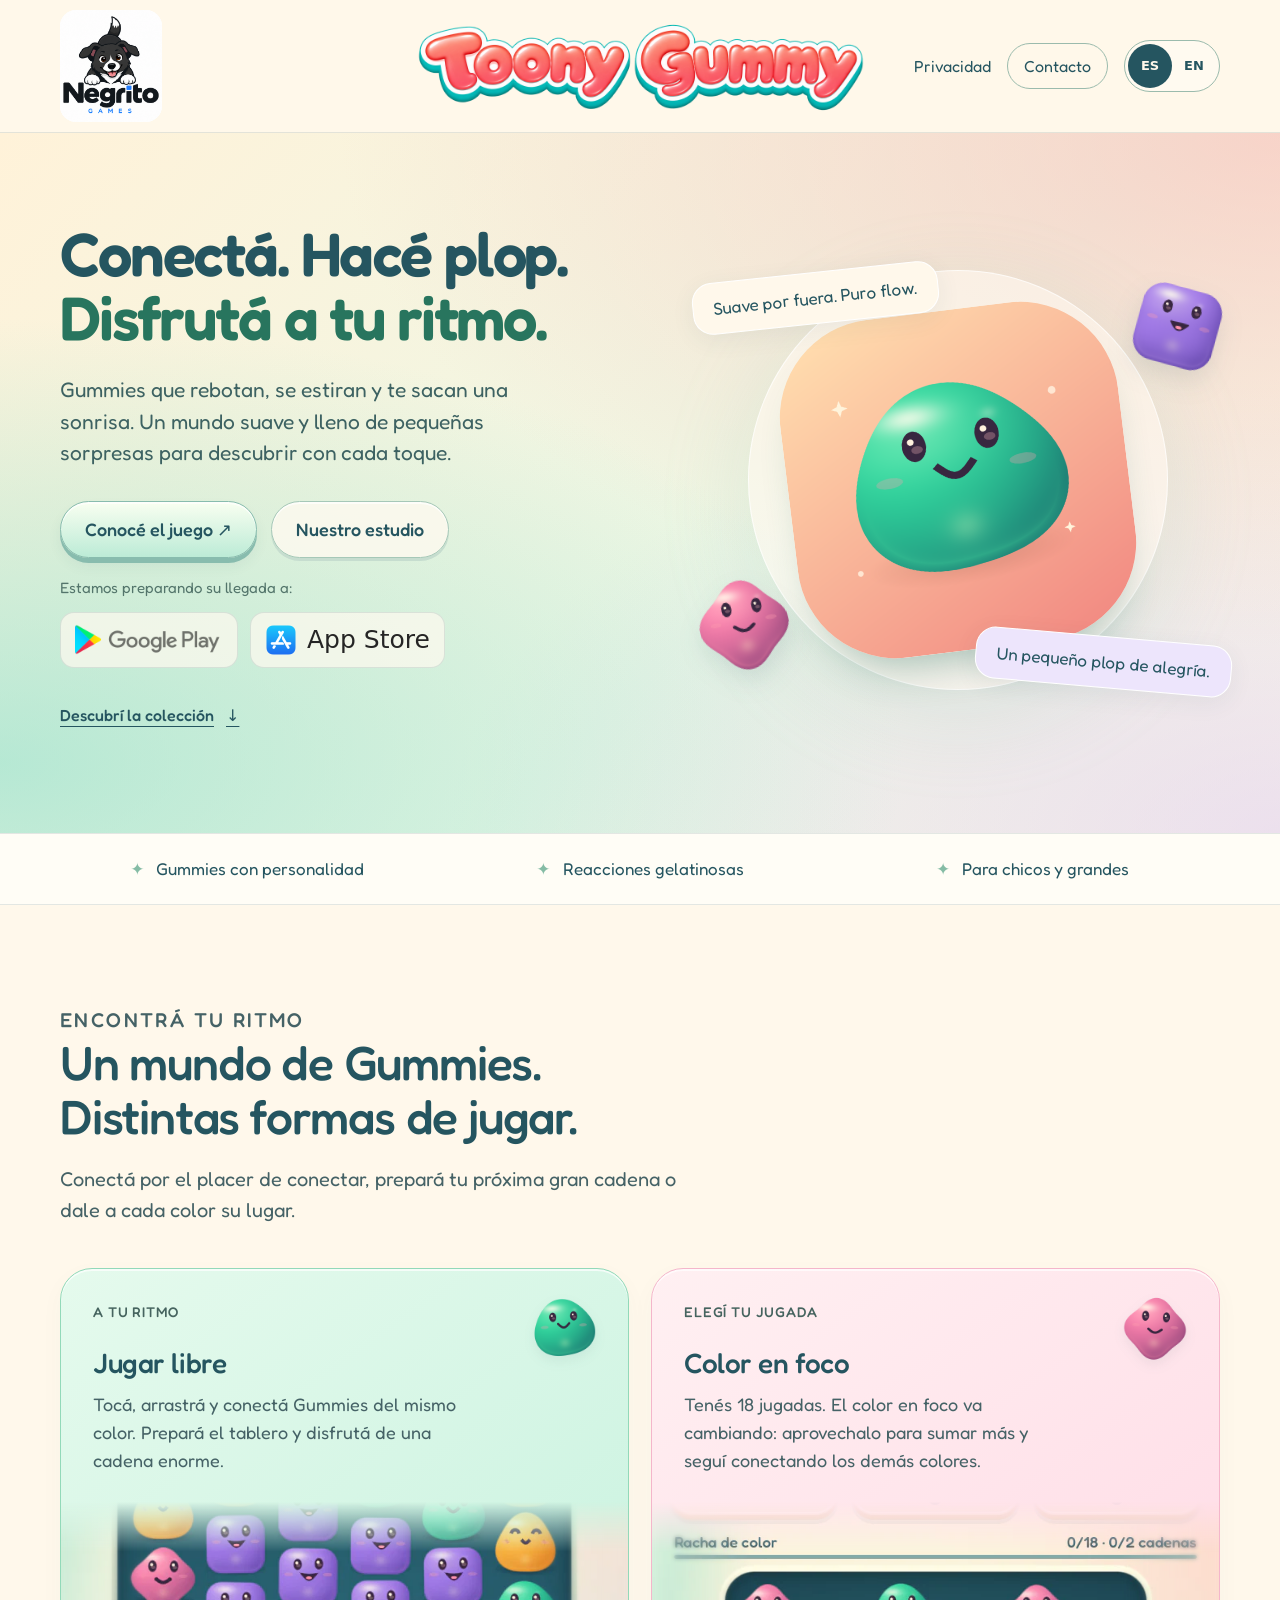
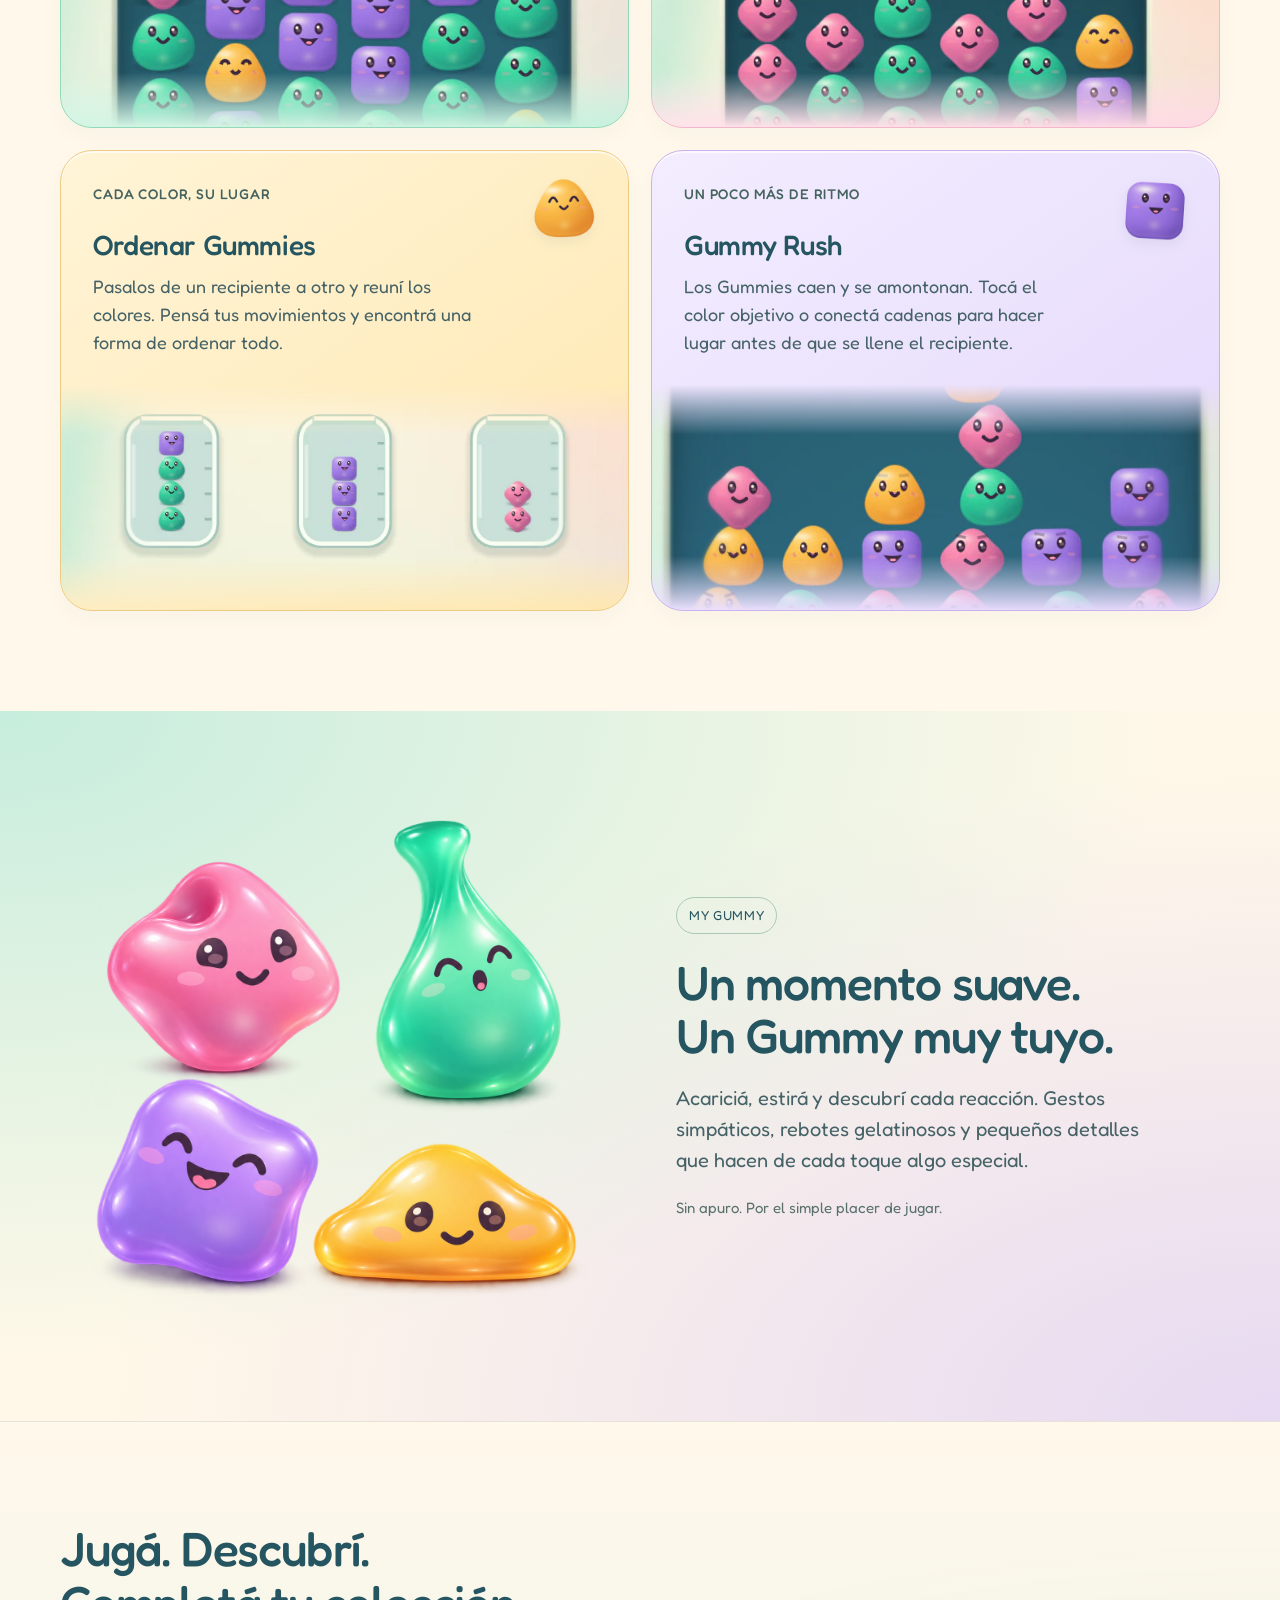
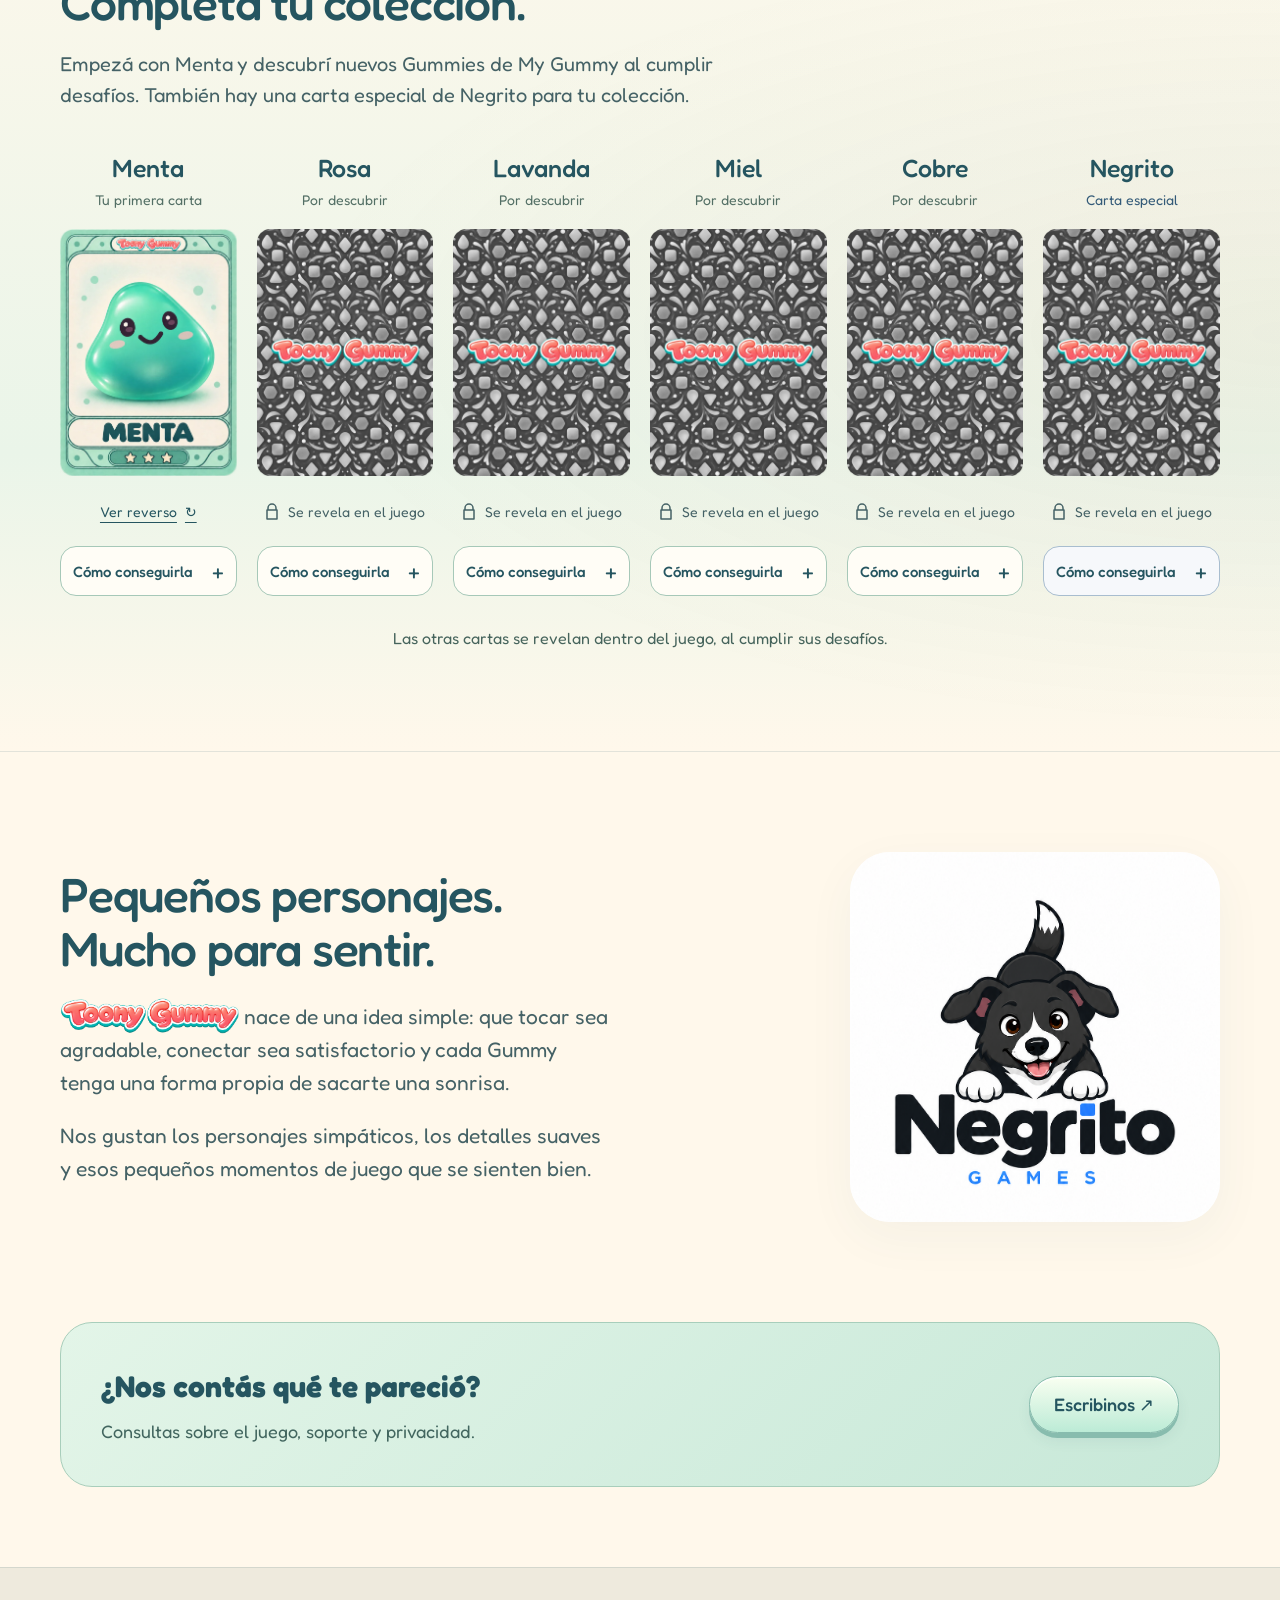
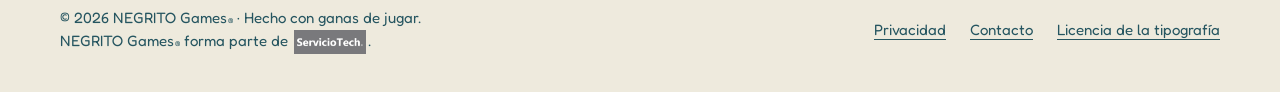
==== commit 7729cd11: "Quitar el rótulo redundante de Colección" ====
--- a/index.html
+++ b/index.html
@@ -26,7 +26,7 @@
 <article class="mode lavender"><span class="mode-kicker">Un poco más de ritmo</span><img class="mode-gummy" src="assets/gummy-lavanda.png?v=4c5a17d1c0e8" width="2048" height="2048" alt="Gummy lavanda" loading="lazy"><h3>Gummy Rush</h3><p>Los Gummies caen y se amontonan. Tocá el color objetivo o conectá cadenas para hacer lugar antes de que se llene el recipiente.</p><figure class="mode-preview preview-rush"><img src="assets/play-rush.webp?v=98f9e72c7d3a" width="720" height="1280" alt="Gummies cayendo y apilándose en Gummy Rush" loading="lazy" decoding="async"></figure></article>
 </div></section>
 <section class="section touch-section"><div class="wrap touch-grid"><figure class="touch-art"><img class="my-gummy-poses" src="assets/my-gummy-static-poses.png?v=0e402f2b65c9" width="1254" height="1254" alt="Cuatro Gummies en poses estáticas con volumen 3D: Rosa presionado, Menta estirado, Lavanda con cosquillas y Miel aplastado" loading="lazy" decoding="async"></figure><div class="touch-copy"><span class="small-label">MY GUMMY</span><h2>Un momento suave.<br>Un Gummy muy tuyo.</h2><p>Acariciá, estirá y descubrí cada reacción. Gestos simpáticos, rebotes gelatinosos y pequeños detalles que hacen de cada toque algo especial.</p><p class="plain-note">Sin apuro. Por el simple placer de jugar.</p></div></div></section>
-<section class="section collection-section" id="coleccion" aria-labelledby="collection-title"><div class="wrap"><div class="section-heading"><p class="eyebrow">La colección</p><h2 id="collection-title">Jugá. Descubrí.<br>Completá tu colección.</h2><p>Empezá con Menta y descubrí nuevos Gummies de My Gummy al cumplir desafíos. También hay una carta especial de Negrito para tu colección.</p></div><p class="collection-scroll-hint">Deslizá para recorrer la colección <span aria-hidden="true">→</span></p><ul class="collection-grid" aria-label="Cartas de la colección"><li class="collection-item"><div class="collection-meta"><h3>Menta</h3><p>Tu primera carta</p></div><details class="collection-flip"><summary aria-label="Girar la carta de Menta"><span class="collection-turn" aria-hidden="true"><img class="collection-face" src="assets/card-menta.webp?v=d6a5d7056236" width="720" height="1008" alt="" loading="lazy" decoding="async"><img class="collection-face collection-face-back" src="assets/card-back.webp?v=adda9d8f0c58" width="720" height="1008" alt="" loading="lazy" decoding="async"></span><span class="collection-action"><span class="collection-to-back">Ver reverso</span><span class="collection-to-front">Ver a Menta</span><span aria-hidden="true">↻</span></span></summary><p class="visually-hidden">Reverso gris con el logo original en color. Volvé a activar el control para ver a Menta.</p></details><details class="collection-requirements"><summary>Cómo conseguirla</summary><div><ul><li>Entrá a My Gummy por primera vez y dejá que termine de cargar.</li></ul></div></details></li><li class="collection-item"><div class="collection-meta"><h3>Rosa</h3><p>Por descubrir</p></div><div class="collection-hidden"><img src="assets/card-back.webp?v=adda9d8f0c58" width="720" height="1008" alt="Carta de Rosa oculta: reverso gris con el logo en color" loading="lazy" decoding="async"><p class="collection-action"><svg aria-hidden="true" width="16" height="18" viewBox="0 0 16 18" fill="none"><path d="M4 7V5a4 4 0 0 1 8 0v2M3 7h10v9H3z" stroke="currentColor" stroke-width="1.5" stroke-linecap="round" stroke-linejoin="round"/></svg><span>Se revela en el juego</span></p></div><details class="collection-requirements"><summary>Cómo conseguirla</summary><div><p>Completá ambos desafíos en el juego:</p><ul><li>Conectá 20 cadenas acumuladas en Jugar libre o Color en foco.</li><li>Conectá al menos 8 Gummies en una sola cadena.</li></ul></div></details></li><li class="collection-item"><div class="collection-meta"><h3>Lavanda</h3><p>Por descubrir</p></div><div class="collection-hidden"><img src="assets/card-back.webp?v=adda9d8f0c58" width="720" height="1008" alt="Carta de Lavanda oculta: reverso gris con el logo en color" loading="lazy" decoding="async"><p class="collection-action"><svg aria-hidden="true" width="16" height="18" viewBox="0 0 16 18" fill="none"><path d="M4 7V5a4 4 0 0 1 8 0v2M3 7h10v9H3z" stroke="currentColor" stroke-width="1.5" stroke-linecap="round" stroke-linejoin="round"/></svg><span>Se revela en el juego</span></p></div><details class="collection-requirements"><summary>Cómo conseguirla</summary><div><p>Completá ambos desafíos en el juego:</p><ul><li>Completá 5 partidas de Color en foco.</li><li>Creá 10 especiales en Jugar libre o Color en foco.</li></ul></div></details></li><li class="collection-item"><div class="collection-meta"><h3>Miel</h3><p>Por descubrir</p></div><div class="collection-hidden"><img src="assets/card-back.webp?v=adda9d8f0c58" width="720" height="1008" alt="Carta de Miel oculta: reverso gris con el logo en color" loading="lazy" decoding="async"><p class="collection-action"><svg aria-hidden="true" width="16" height="18" viewBox="0 0 16 18" fill="none"><path d="M4 7V5a4 4 0 0 1 8 0v2M3 7h10v9H3z" stroke="currentColor" stroke-width="1.5" stroke-linecap="round" stroke-linejoin="round"/></svg><span>Se revela en el juego</span></p></div><details class="collection-requirements"><summary>Cómo conseguirla</summary><div><p>Completá ambos desafíos en el juego:</p><ul><li>Superá los primeros 30 niveles de Ordenar Gummies.</li><li>Alcanzá 500 puntos en una partida de Gummy Rush.</li></ul></div></details></li><li class="collection-item"><div class="collection-meta"><h3>Cobre</h3><p>Por descubrir</p></div><div class="collection-hidden"><img src="assets/card-back.webp?v=adda9d8f0c58" width="720" height="1008" alt="Carta de Cobre oculta: reverso gris con el logo en color" loading="lazy" decoding="async"><p class="collection-action"><svg aria-hidden="true" width="16" height="18" viewBox="0 0 16 18" fill="none"><path d="M4 7V5a4 4 0 0 1 8 0v2M3 7h10v9H3z" stroke="currentColor" stroke-width="1.5" stroke-linecap="round" stroke-linejoin="round"/></svg><span>Se revela en el juego</span></p></div><details class="collection-requirements"><summary>Cómo conseguirla</summary><div><p>Completá ambos desafíos en el juego:</p><ul><li>Superá los primeros 100 niveles de Ordenar Gummies.</li><li>Superá los 1000 puntos en una partida de Gummy Rush.</li></ul></div></details></li><li class="collection-item collection-special"><div class="collection-meta"><h3>Negrito</h3><p>Carta especial</p></div><div class="collection-hidden"><img src="assets/card-back.webp?v=adda9d8f0c58" width="720" height="1008" alt="Carta de Negrito oculta: reverso gris con el logo en color" loading="lazy" decoding="async"><p class="collection-action"><svg aria-hidden="true" width="16" height="18" viewBox="0 0 16 18" fill="none"><path d="M4 7V5a4 4 0 0 1 8 0v2M3 7h10v9H3z" stroke="currentColor" stroke-width="1.5" stroke-linecap="round" stroke-linejoin="round"/></svg><span>Se revela en el juego</span></p></div><details class="collection-requirements"><summary>Cómo conseguirla</summary><div><ul><li>Abrí el juego 5 días consecutivos para descubrir sus desafíos.</li></ul><p class="collection-special-note">Una carta especial de colección, sin personaje jugable en My Gummy.</p></div></details></li></ul><p class="collection-note">Las otras cartas se revelan dentro del juego, al cumplir sus desafíos.</p></div></section>
+<section class="section collection-section" id="coleccion" aria-labelledby="collection-title"><div class="wrap"><div class="section-heading"><h2 id="collection-title">Jugá. Descubrí.<br>Completá tu colección.</h2><p>Empezá con Menta y descubrí nuevos Gummies de My Gummy al cumplir desafíos. También hay una carta especial de Negrito para tu colección.</p></div><p class="collection-scroll-hint">Deslizá para recorrer la colección <span aria-hidden="true">→</span></p><ul class="collection-grid" aria-label="Cartas de la colección"><li class="collection-item"><div class="collection-meta"><h3>Menta</h3><p>Tu primera carta</p></div><details class="collection-flip"><summary aria-label="Girar la carta de Menta"><span class="collection-turn" aria-hidden="true"><img class="collection-face" src="assets/card-menta.webp?v=d6a5d7056236" width="720" height="1008" alt="" loading="lazy" decoding="async"><img class="collection-face collection-face-back" src="assets/card-back.webp?v=adda9d8f0c58" width="720" height="1008" alt="" loading="lazy" decoding="async"></span><span class="collection-action"><span class="collection-to-back">Ver reverso</span><span class="collection-to-front">Ver a Menta</span><span aria-hidden="true">↻</span></span></summary><p class="visually-hidden">Reverso gris con el logo original en color. Volvé a activar el control para ver a Menta.</p></details><details class="collection-requirements"><summary>Cómo conseguirla</summary><div><ul><li>Entrá a My Gummy por primera vez y dejá que termine de cargar.</li></ul></div></details></li><li class="collection-item"><div class="collection-meta"><h3>Rosa</h3><p>Por descubrir</p></div><div class="collection-hidden"><img src="assets/card-back.webp?v=adda9d8f0c58" width="720" height="1008" alt="Carta de Rosa oculta: reverso gris con el logo en color" loading="lazy" decoding="async"><p class="collection-action"><svg aria-hidden="true" width="16" height="18" viewBox="0 0 16 18" fill="none"><path d="M4 7V5a4 4 0 0 1 8 0v2M3 7h10v9H3z" stroke="currentColor" stroke-width="1.5" stroke-linecap="round" stroke-linejoin="round"/></svg><span>Se revela en el juego</span></p></div><details class="collection-requirements"><summary>Cómo conseguirla</summary><div><p>Completá ambos desafíos en el juego:</p><ul><li>Conectá 20 cadenas acumuladas en Jugar libre o Color en foco.</li><li>Conectá al menos 8 Gummies en una sola cadena.</li></ul></div></details></li><li class="collection-item"><div class="collection-meta"><h3>Lavanda</h3><p>Por descubrir</p></div><div class="collection-hidden"><img src="assets/card-back.webp?v=adda9d8f0c58" width="720" height="1008" alt="Carta de Lavanda oculta: reverso gris con el logo en color" loading="lazy" decoding="async"><p class="collection-action"><svg aria-hidden="true" width="16" height="18" viewBox="0 0 16 18" fill="none"><path d="M4 7V5a4 4 0 0 1 8 0v2M3 7h10v9H3z" stroke="currentColor" stroke-width="1.5" stroke-linecap="round" stroke-linejoin="round"/></svg><span>Se revela en el juego</span></p></div><details class="collection-requirements"><summary>Cómo conseguirla</summary><div><p>Completá ambos desafíos en el juego:</p><ul><li>Completá 5 partidas de Color en foco.</li><li>Creá 10 especiales en Jugar libre o Color en foco.</li></ul></div></details></li><li class="collection-item"><div class="collection-meta"><h3>Miel</h3><p>Por descubrir</p></div><div class="collection-hidden"><img src="assets/card-back.webp?v=adda9d8f0c58" width="720" height="1008" alt="Carta de Miel oculta: reverso gris con el logo en color" loading="lazy" decoding="async"><p class="collection-action"><svg aria-hidden="true" width="16" height="18" viewBox="0 0 16 18" fill="none"><path d="M4 7V5a4 4 0 0 1 8 0v2M3 7h10v9H3z" stroke="currentColor" stroke-width="1.5" stroke-linecap="round" stroke-linejoin="round"/></svg><span>Se revela en el juego</span></p></div><details class="collection-requirements"><summary>Cómo conseguirla</summary><div><p>Completá ambos desafíos en el juego:</p><ul><li>Superá los primeros 30 niveles de Ordenar Gummies.</li><li>Alcanzá 500 puntos en una partida de Gummy Rush.</li></ul></div></details></li><li class="collection-item"><div class="collection-meta"><h3>Cobre</h3><p>Por descubrir</p></div><div class="collection-hidden"><img src="assets/card-back.webp?v=adda9d8f0c58" width="720" height="1008" alt="Carta de Cobre oculta: reverso gris con el logo en color" loading="lazy" decoding="async"><p class="collection-action"><svg aria-hidden="true" width="16" height="18" viewBox="0 0 16 18" fill="none"><path d="M4 7V5a4 4 0 0 1 8 0v2M3 7h10v9H3z" stroke="currentColor" stroke-width="1.5" stroke-linecap="round" stroke-linejoin="round"/></svg><span>Se revela en el juego</span></p></div><details class="collection-requirements"><summary>Cómo conseguirla</summary><div><p>Completá ambos desafíos en el juego:</p><ul><li>Superá los primeros 100 niveles de Ordenar Gummies.</li><li>Superá los 1000 puntos en una partida de Gummy Rush.</li></ul></div></details></li><li class="collection-item collection-special"><div class="collection-meta"><h3>Negrito</h3><p>Carta especial</p></div><div class="collection-hidden"><img src="assets/card-back.webp?v=adda9d8f0c58" width="720" height="1008" alt="Carta de Negrito oculta: reverso gris con el logo en color" loading="lazy" decoding="async"><p class="collection-action"><svg aria-hidden="true" width="16" height="18" viewBox="0 0 16 18" fill="none"><path d="M4 7V5a4 4 0 0 1 8 0v2M3 7h10v9H3z" stroke="currentColor" stroke-width="1.5" stroke-linecap="round" stroke-linejoin="round"/></svg><span>Se revela en el juego</span></p></div><details class="collection-requirements"><summary>Cómo conseguirla</summary><div><ul><li>Abrí el juego 5 días consecutivos para descubrir sus desafíos.</li></ul><p class="collection-special-note">Una carta especial de colección, sin personaje jugable en My Gummy.</p></div></details></li></ul><p class="collection-note">Las otras cartas se revelan dentro del juego, al cumplir sus desafíos.</p></div></section>
 <section class="section wrap" id="negrito-games"><div class="about-grid"><div class="about-copy"><h2>Pequeños personajes.<br>Mucho para sentir.</h2><p><span class="toony-wordmark"><img src="./assets/toony-gummy.png?v=daf565818d6a" width="2172" height="724" alt="Toony Gummy"></span> nace de una idea simple: que tocar sea agradable, conectar sea satisfactorio y cada Gummy tenga una forma propia de sacarte una sonrisa.</p><p>Nos gustan los personajes simpáticos, los detalles suaves y esos pequeños momentos de juego que se sienten bien.</p></div><figure class="brand-card"><img src="assets/negrito-games.png?v=21ca5c7ddd40" width="941" height="1672" alt="Negrito, el perrito del logo de NEGRITO Games" loading="lazy"></figure></div></section>
 <section class="wrap" style="padding-bottom:80px"><div class="contact-band"><div><h2>¿Nos contás qué te pareció?</h2><p>Consultas sobre el juego, soporte y privacidad.</p></div><a class="pill primary" href="mailto:serviciotechchivilcoy@gmail.com">Escribinos <span aria-hidden="true">&nbsp;↗</span></a></div></section>
 </main><footer class="footer"><div class="wrap footer-inner"><div><span>© 2026 NEGRITO Games<span class="registered">®</span> · Hecho con ganas de jugar.</span><br><span>NEGRITO Games<span class="registered">®</span> forma parte de <a class="serviciotech-link" href="https://www.serviciotech.com.ar/" target="_blank" rel="noopener noreferrer"><img class="serviciotech-logo" src="./assets/serviciotech-logo.png?v=439c7f5a1507" width="480" height="160" alt="ServicioTech®"></a>.</span></div><div class="footer-links"><a href="./toony-gummy/privacidad/">Privacidad</a><a href="mailto:serviciotechchivilcoy@gmail.com">Contacto</a><a href="./assets/OFL.txt">Licencia de la tipografía</a></div></div></footer></body></html>
